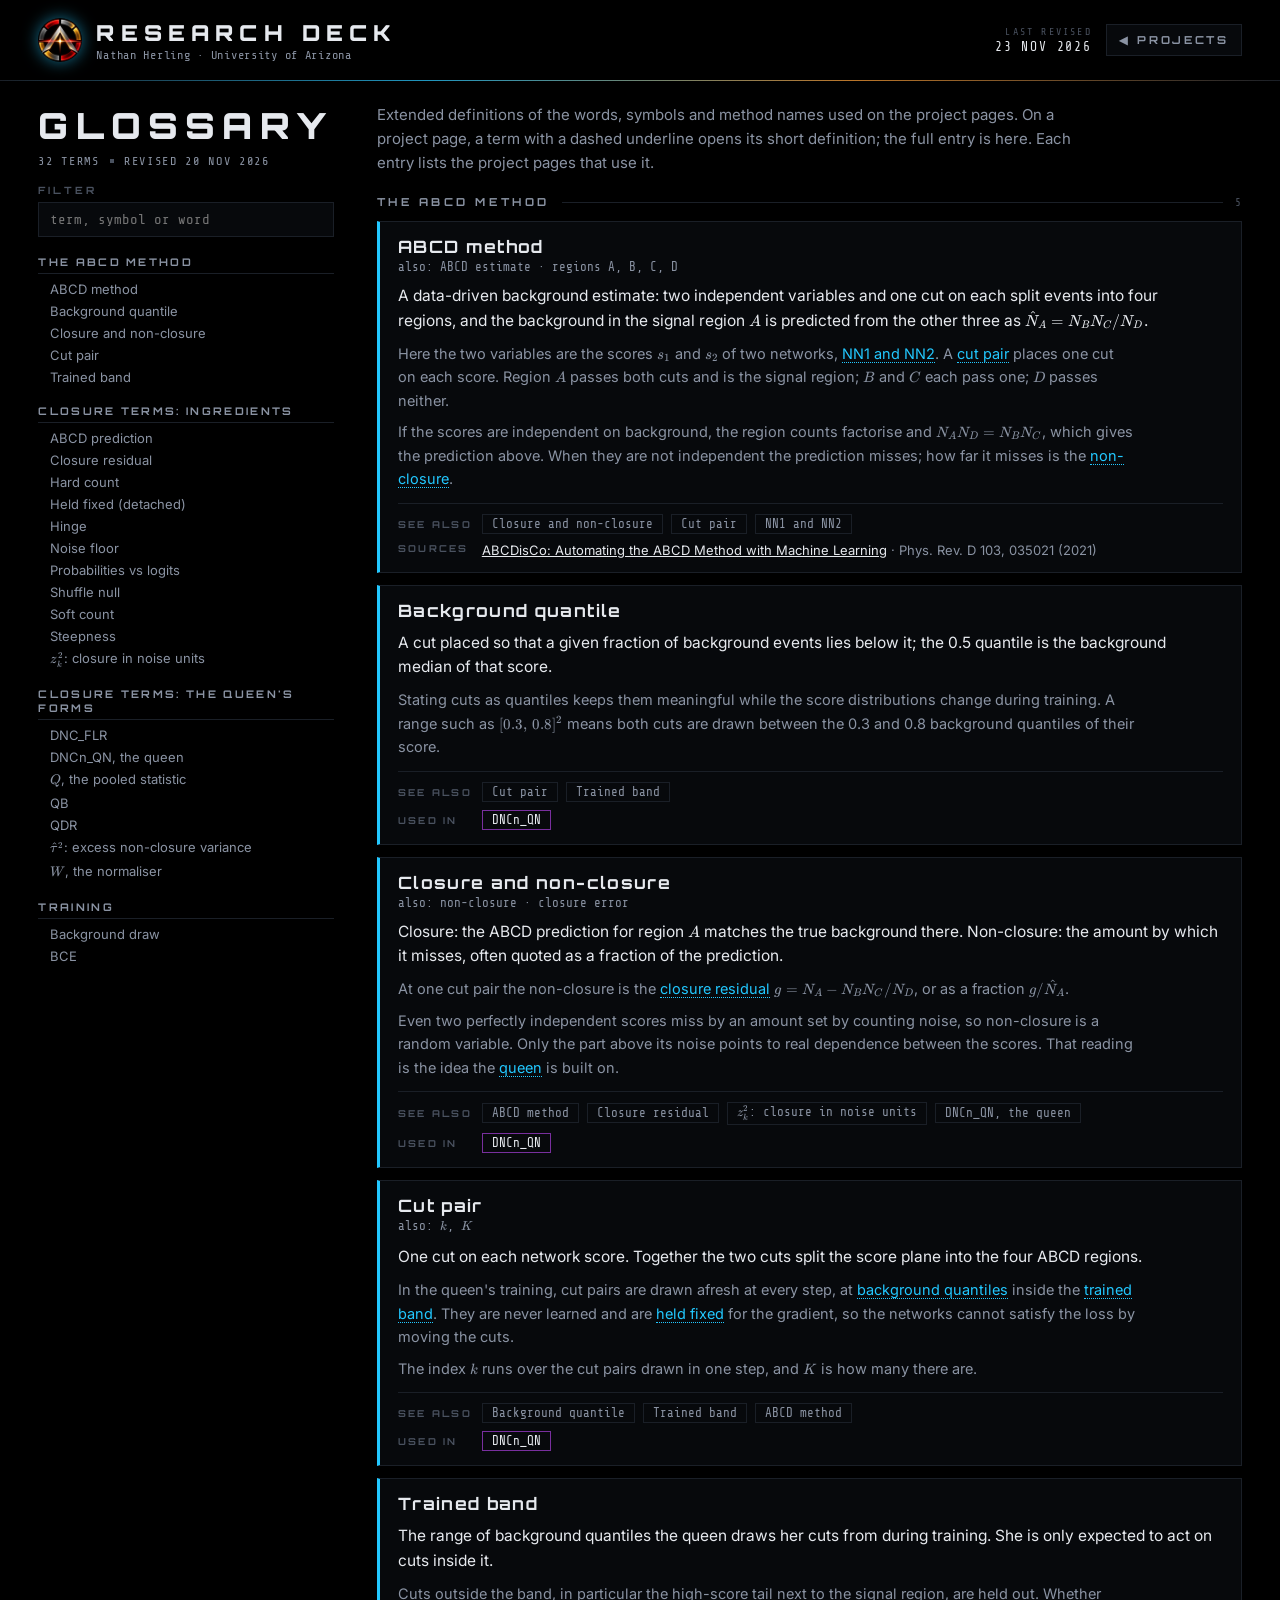
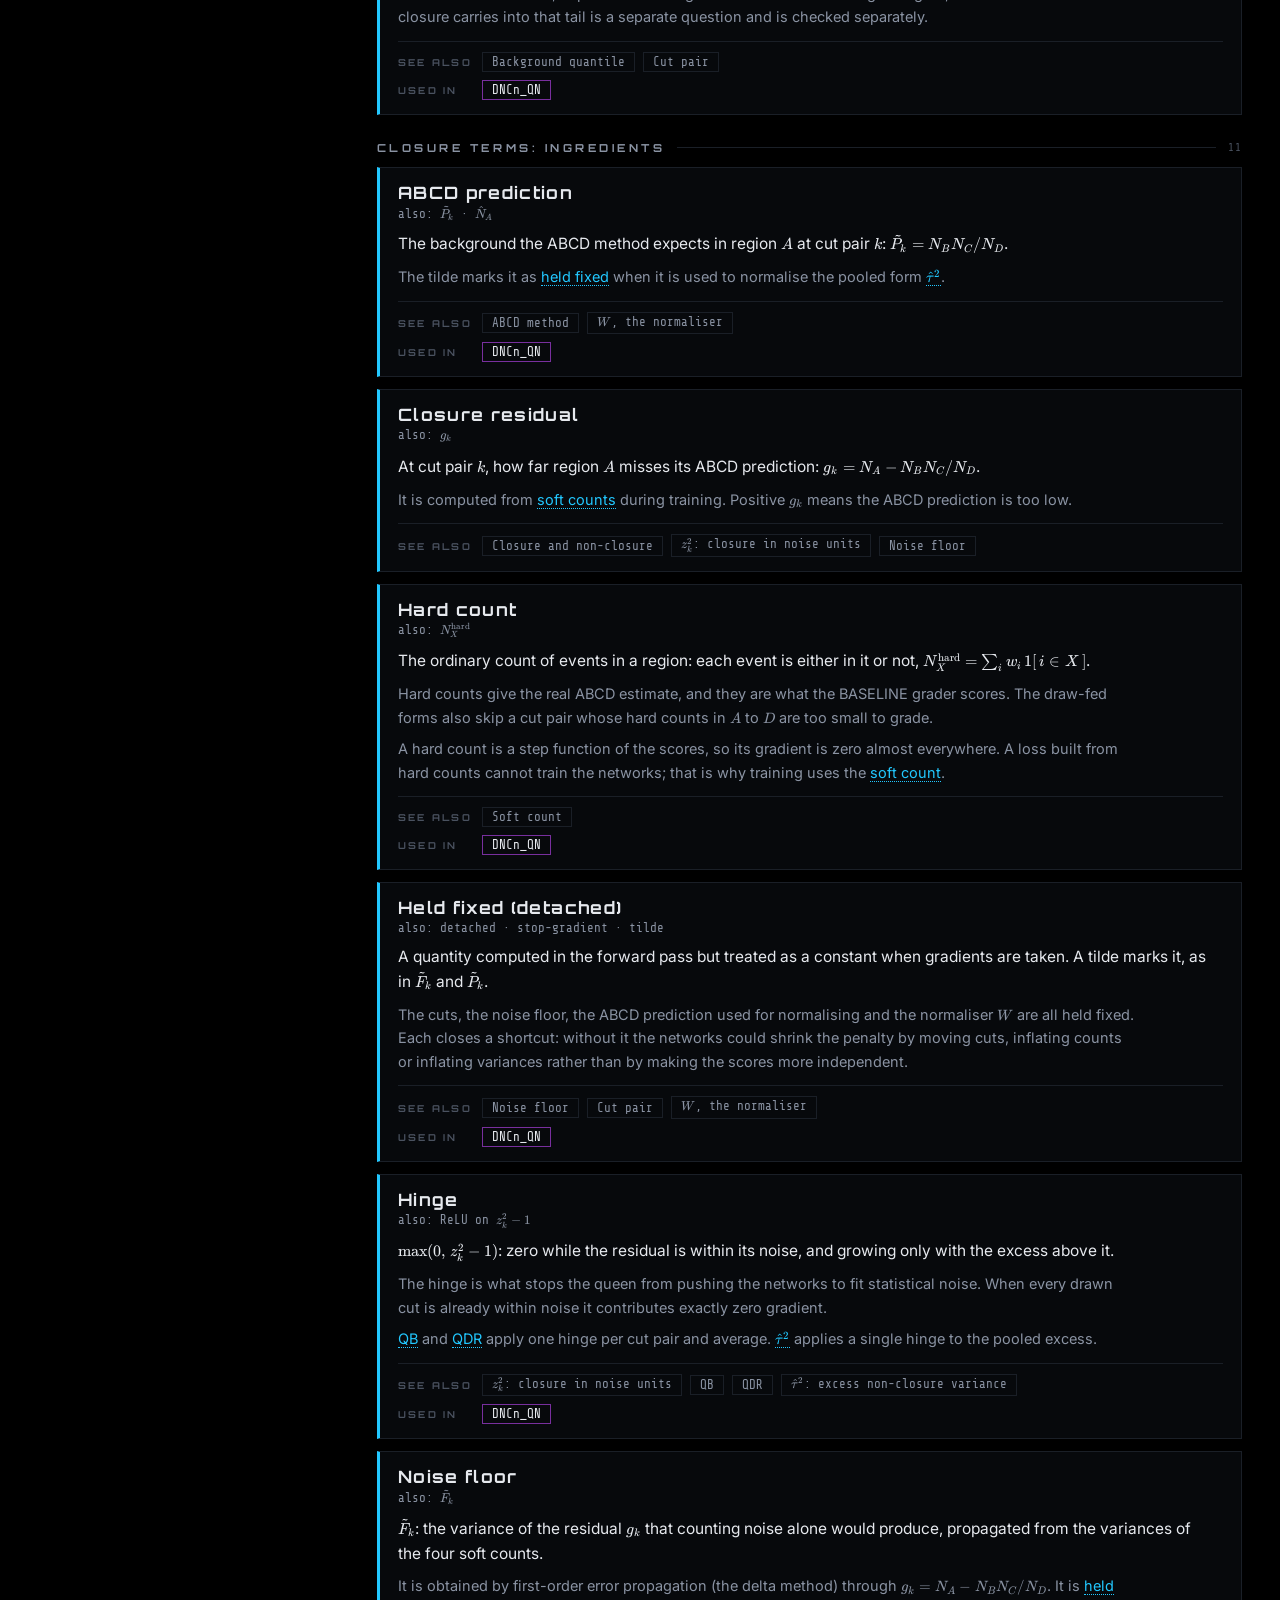
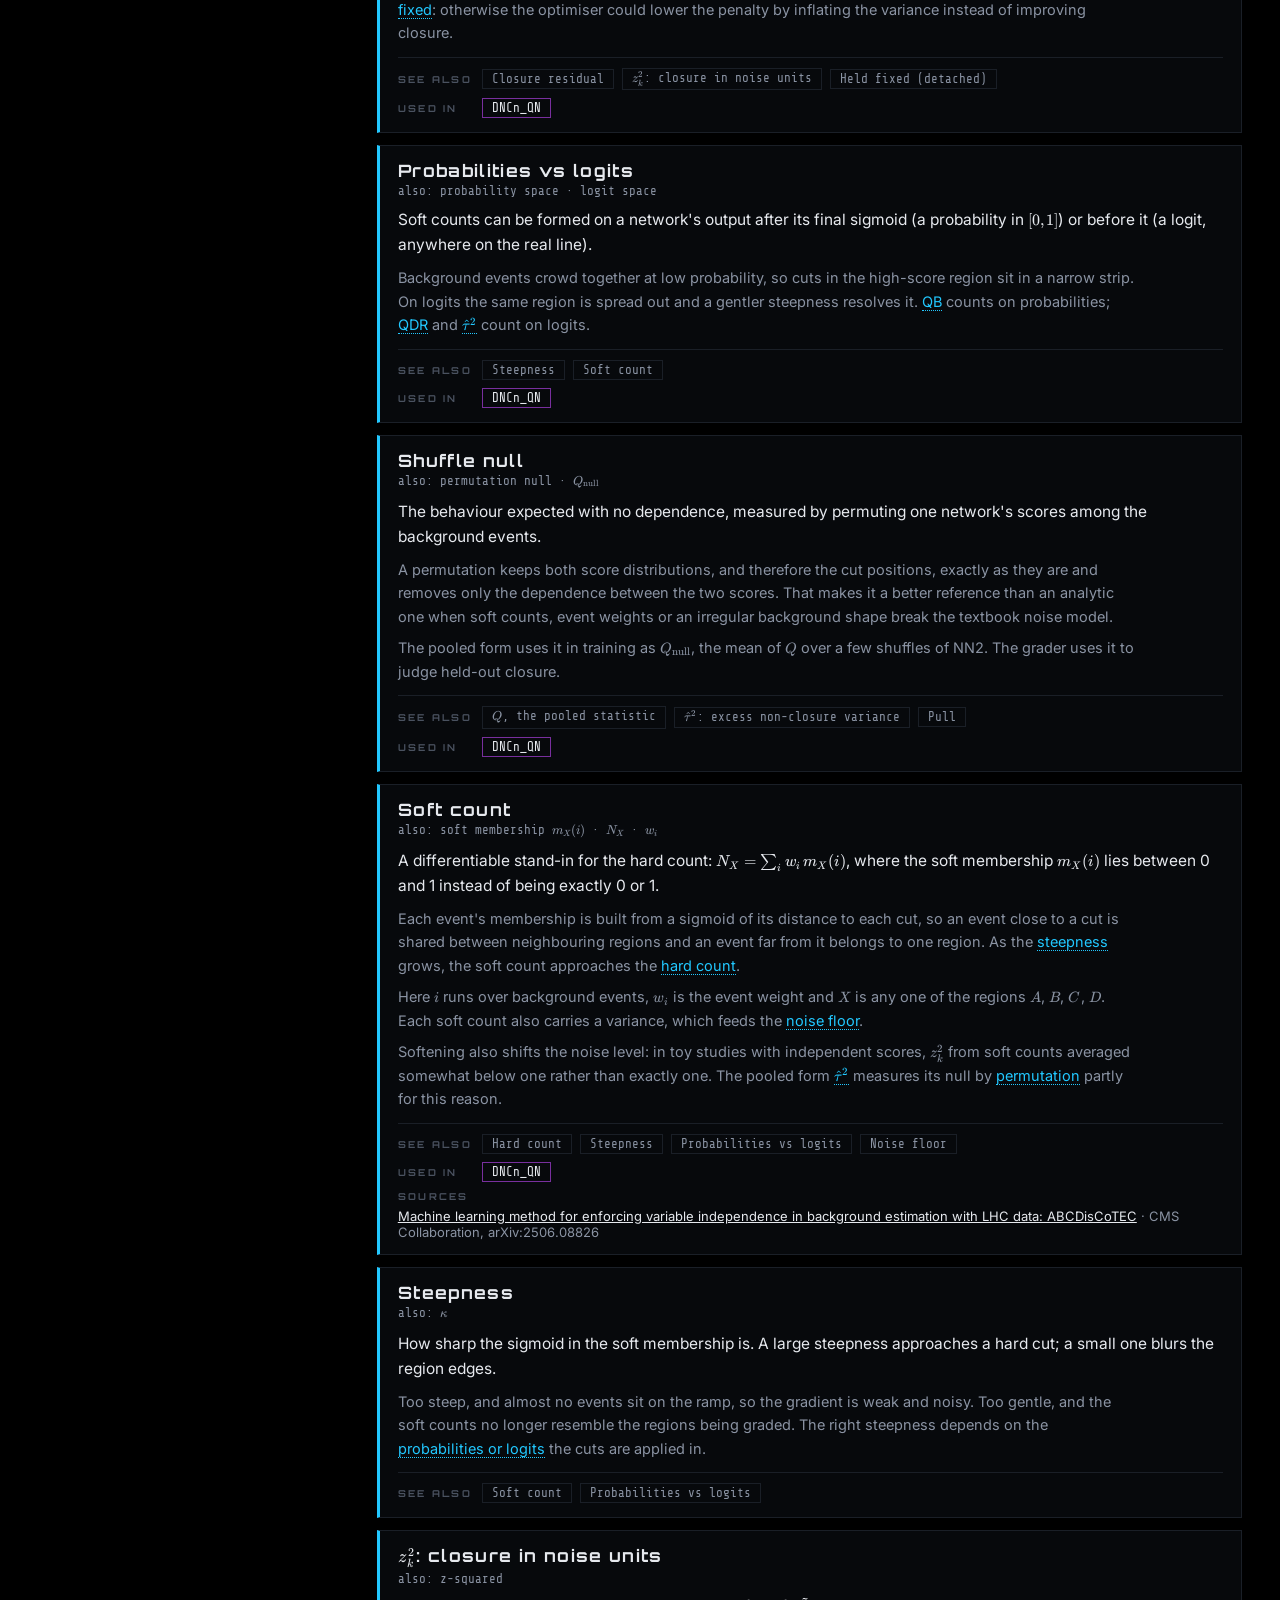
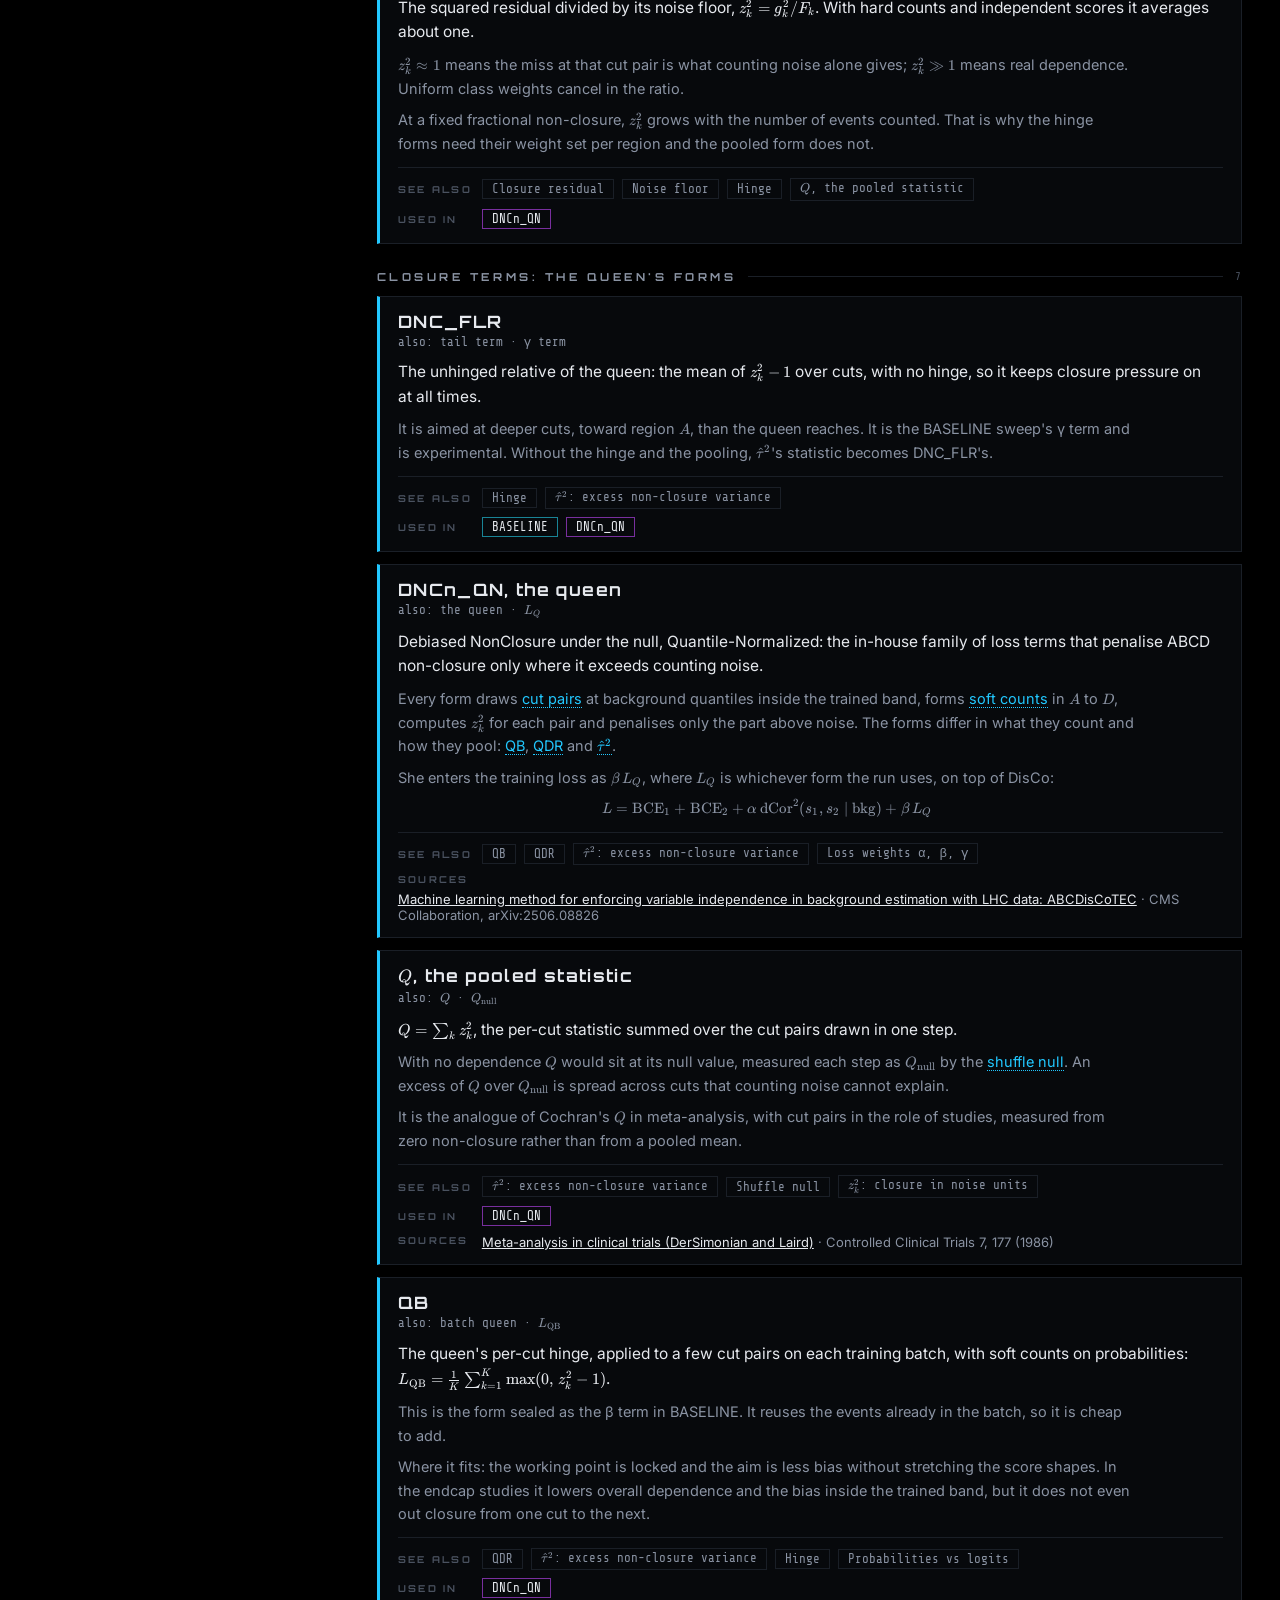
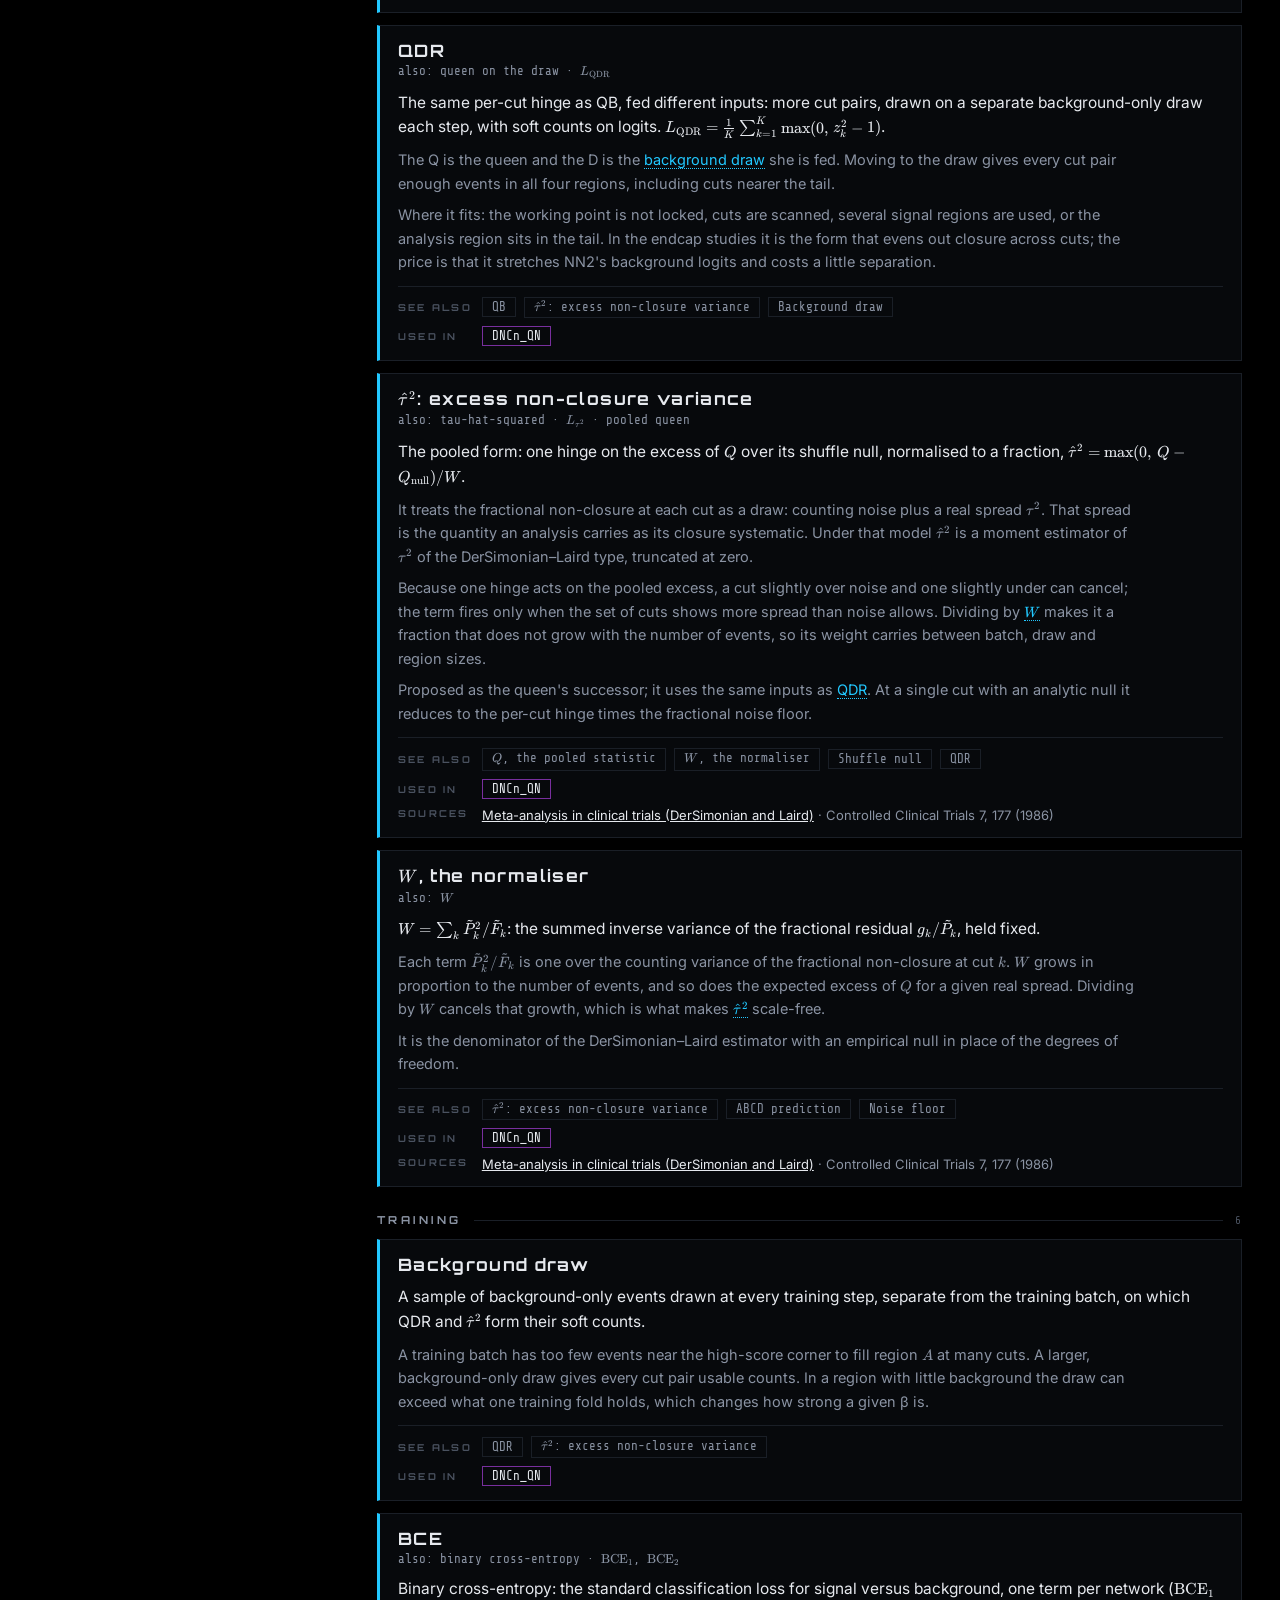
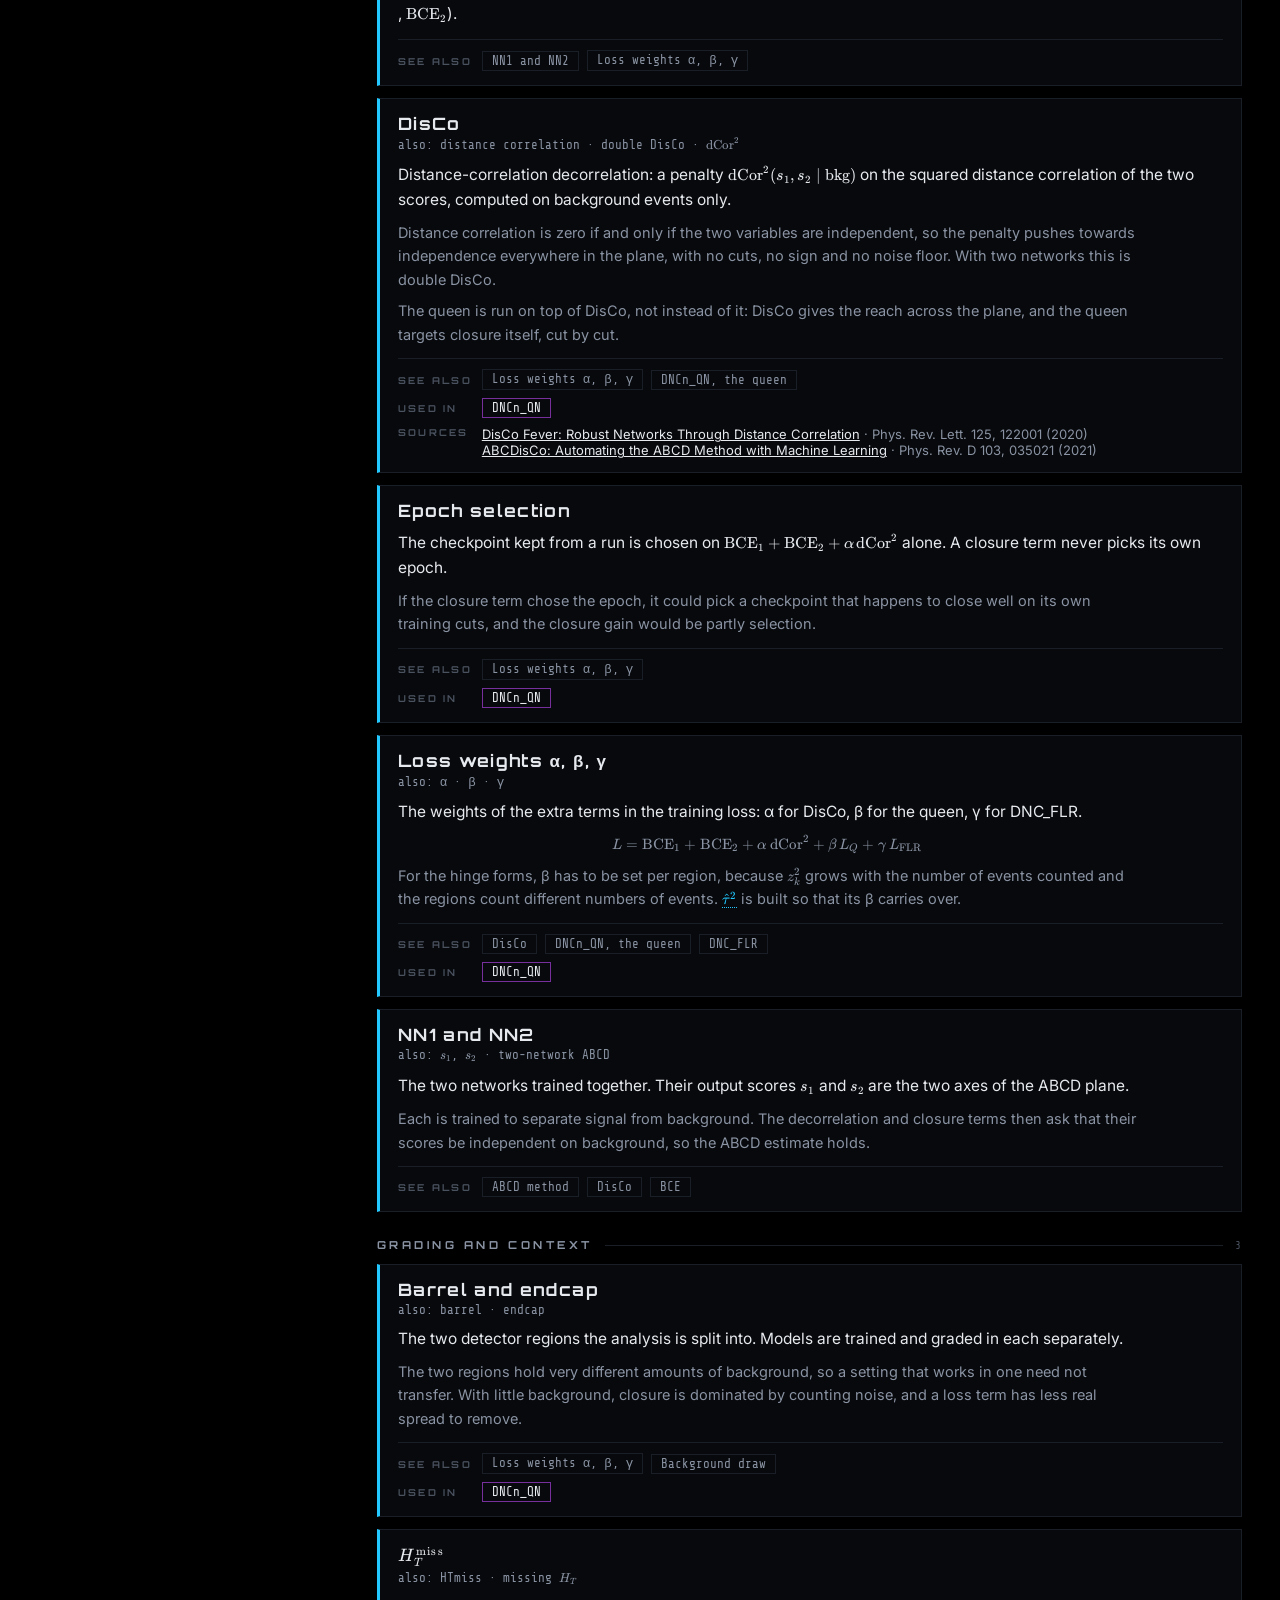
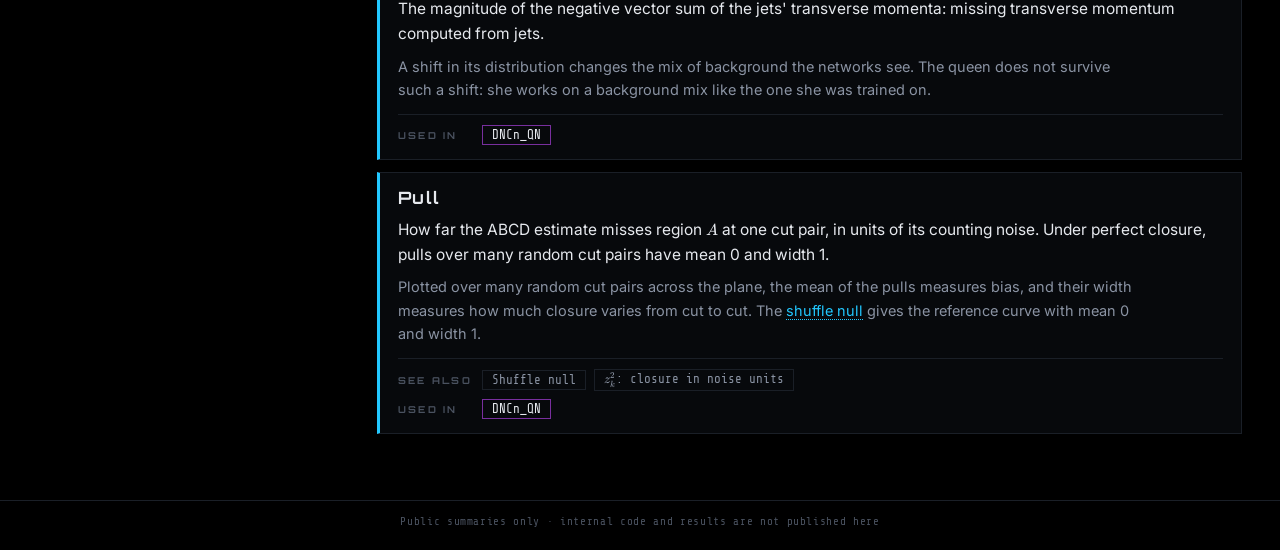
==== glossary.html @ f6a68598 "INFO THEORY: Ch 1-4 sub-pages (both sides); optional sub_label (CHAPTER)" ====
<!doctype html>
<html lang="en">
<head>
<meta charset="utf-8">
<meta name="viewport" content="width=device-width, initial-scale=1">
<title>Glossary · Research Deck</title>
<meta name="description" content="Extended definitions of the terms used across the research projects: the ABCD method, closure, and the in-house closure terms.">
<meta name="theme-color" content="#000000">
<link rel="icon" href="favicon.ico" sizes="any">
<link rel="icon" type="image/png" sizes="32x32" href="assets/icons/favicon-32.png">
<link rel="icon" type="image/png" sizes="16x16" href="assets/icons/favicon-16.png">
<link rel="apple-touch-icon" href="assets/icons/apple-touch-icon.png">
<link rel="manifest" href="site.webmanifest">
<link rel="preconnect" href="https://fonts.googleapis.com">
<link rel="preconnect" href="https://fonts.gstatic.com" crossorigin>
<link href="https://fonts.googleapis.com/css2?family=Orbitron:wght@500;700;900&family=Share+Tech+Mono&family=Inter:wght@400;500&display=swap" rel="stylesheet">
<link rel="stylesheet" href="assets/vendor/katex/katex.min.css">
<link rel="stylesheet" href="assets/css/deck.css?v=63ca2fe339">
<link rel="stylesheet" href="assets/css/glossary.css?v=87ca16d4e9">
</head>
<body class="gloss-page">
<div class="grid-bg" aria-hidden="true"></div>

<header class="top">
  <a class="brand brand-link" href="index.html" title="Back to the research deck">
    <img class="brand-mark" src="assets/icons/mark-96.png" alt="" width="44" height="44">
    <div>
      <h1>RESEARCH&nbsp;DECK</h1>
      <p class="byline">Nathan Herling &middot; University of Arizona</p>
    </div>
  </a>
  <div class="top-right">
    <p class="revised" id="site-revised-wrap" hidden title="Newest revision date of any project page or the glossary"><span class="rv-k">LAST REVISED</span><span class="rv-v" id="site-revised"></span></p>
    <a class="gloss-link" href="index.html" title="Back to the project gallery"><span aria-hidden="true">&#9664;</span><span>PROJECTS</span></a>
  </div>
</header>

<main class="gloss" id="gloss">
  <aside class="g-side">
    <div class="g-title">
      <h2>GLOSSARY</h2>
      <p class="g-sub"><span id="g-count"></span><span class="dot"></span><span id="g-revised"></span></p>
    </div>
    <label class="g-filter">
      <span class="g-filter-k">FILTER</span>
      <input id="g-q" type="search" placeholder="term, symbol or word" autocomplete="off" spellcheck="false">
    </label>
    <nav aria-label="Glossary index">
      <ol class="g-index" id="g-index"></ol>
    </nav>
  </aside>

  <section class="g-body" aria-label="Definitions">
    <p class="g-intro">Extended definitions of the words, symbols and method names used on the project pages. On a project page, a term with a dashed underline opens its short definition; the full entry is here. Each entry lists the project pages that use it.</p>
    <p class="g-empty" id="g-empty" hidden>No term matches that filter.</p>
    <div id="g-list"></div>
  </section>
</main>

<footer class="foot">
  <span></span>
  <p class="scope">Public summaries only &middot; internal code and results are not published here</p>
  <span></span>
</footer>

<button class="to-top" id="to-top" type="button" aria-label="Back to the top of the page" title="Back to top">
  <span class="tt-arrow" aria-hidden="true">&#9650;</span><span class="tt-label">TOP</span>
</button>

<noscript><p class="noscript">This page needs JavaScript to load the glossary.</p></noscript>
<script src="assets/vendor/katex/katex.min.js"></script>
<script src="assets/vendor/katex/contrib/auto-render.min.js"></script>
<script src="assets/js/registry.js?v=6181a4f101"></script>
<script src="assets/js/glossary.js?v=d225de07b4"></script>
</body>
</html>
---- assets/css/deck.css ----
/* research-deck -- TRON Ares, dark. Accent tokens are set per project by deck.js. */
:root {
  --bg: #000;
  --panel: #07090c;
  --line: #1a1f27;
  --text: #e6e9ee;
  --muted: #8a93a3;
  --dim: #4a5260;
  --a: #22c8ff;          /* project accent  */
  --a2: #ff9a2a;         /* project accent 2 */
  --a-soft: color-mix(in srgb, var(--a) 18%, transparent);
  --a-glow: color-mix(in srgb, var(--a) 55%, transparent);
  --f-display: "Orbitron", "Segoe UI", sans-serif;
  --f-mono: "Share Tech Mono", ui-monospace, monospace;
  --f-body: "Inter", system-ui, sans-serif;
  --gutter: clamp(16px, 3vw, 40px);
  --ease: cubic-bezier(.2, .7, .2, 1);
}
* { box-sizing: border-box; }
html, body { margin: 0; background: var(--bg); color: var(--text); }
body {
  font-family: var(--f-body);
  min-height: 100vh;
  display: flex; flex-direction: column;
  overflow-x: hidden;
  transition: --a .4s;
}
button { font: inherit; color: inherit; background: none; border: 0; cursor: pointer; }
img { display: block; max-width: 100%; height: auto; }

/* faint perspective grid, tinted by the active accent */
.grid-bg {
  position: fixed; inset: 0; z-index: -1; pointer-events: none;
  background:
    radial-gradient(ellipse 80% 60% at 50% 0%, var(--a-soft), transparent 70%),
    linear-gradient(to right, #0d1117 1px, transparent 1px) 0 0 / 48px 48px,
    linear-gradient(to bottom, #0d1117 1px, transparent 1px) 0 0 / 48px 48px;
  mask-image: radial-gradient(ellipse 90% 80% at 50% 30%, #000 30%, transparent 85%);
  transition: background .6s var(--ease);
}

/* ---------- header ---------- */
.top {                    /* brand only: the prev/next controls live in the gallery's feature panel */
  display: flex; align-items: center; gap: 16px;
  padding: 18px var(--gutter);
  border-bottom: 1px solid var(--line);
  position: relative;
}
.top::after {             /* accent underline sweep */
  content: ""; position: absolute; left: 0; bottom: -1px; height: 1px; width: 100%;
  background: linear-gradient(90deg, transparent, var(--a), var(--a2), transparent);
  opacity: .7; transition: background .5s;
}
.brand { display: flex; align-items: center; gap: 14px; }
.brand-mark {
  width: 44px; height: 44px; border-radius: 50%; flex: none;
  filter: drop-shadow(0 0 8px var(--a-glow));
  transition: filter .4s;
}
.brand h1 {
  margin: 0; font-family: var(--f-display); font-weight: 900;
  font-size: clamp(16px, 2vw, 22px); letter-spacing: .28em;
}
.byline { margin: 2px 0 0; font-family: var(--f-mono); font-size: 12px; color: var(--muted); letter-spacing: .06em; }
.deck-nav { display: flex; align-items: center; gap: 10px; }
.nav-btn {
  width: 38px; height: 38px; border: 1px solid var(--line); color: var(--muted);
  font-size: 12px; transition: border-color .2s, color .2s, box-shadow .2s;
}
.nav-btn:hover, .nav-btn:focus-visible { border-color: var(--a); color: var(--a); box-shadow: 0 0 12px var(--a-soft); outline: none; }
.counter { font-family: var(--f-mono); font-size: 15px; letter-spacing: .12em; min-width: 76px; text-align: center; white-space: nowrap; }

/* ---------- gallery of rogues ---------- */
.rogues { padding: 18px var(--gutter) 8px; }
.section-label, .q-head {
  display: flex; align-items: center; gap: 12px;
  font-family: var(--f-display); font-weight: 700; font-size: 11px; letter-spacing: .32em; color: var(--muted);
  margin: 0 0 12px;
}
.section-label .rule, .q-head .rule { flex: 1; height: 1px; background: var(--line); }
.hint { font-family: var(--f-mono); font-weight: 400; letter-spacing: .08em; color: var(--dim); font-size: 11px; }

/* deck = compact tile grid (left) over the selected project's info bar; the selected tile, large, on the right */
.rogue-deck {
  display: grid; grid-template-columns: minmax(0, 1fr) clamp(300px, 33%, 470px);
  grid-template-areas: "grid shot" "info shot"; grid-template-rows: auto 1fr;
  column-gap: clamp(14px, 2vw, 28px); row-gap: 14px;
}
.rogue-grid {
  grid-area: grid;
  display: grid; grid-template-columns: repeat(auto-fill, minmax(112px, 1fr));
  gap: 14px 8px; align-content: start;
  padding: 4px 6px 10px; margin: -4px -6px 0;      /* room so the selection glow isn't clipped */
}
.rogue {
  position: relative; display: flex; flex-direction: column; gap: 5px; min-width: 0;
  padding: 0 0 6px; border: 1px solid var(--line); background: var(--panel);
  opacity: .58; filter: saturate(.7);
  transition: opacity .25s, filter .25s, border-color .25s, transform .25s var(--ease), box-shadow .25s;
}
.rogue img { aspect-ratio: 16 / 10; width: 100%; object-fit: cover; background: #000; }
.rogue .r-name {
  display: flex; align-items: center; justify-content: space-between; gap: 6px; min-width: 0;
  padding: 0 8px; font-family: var(--f-mono); font-size: 11px; letter-spacing: .08em; color: var(--muted);
}
.rogue .r-name > span:first-child { overflow: hidden; text-overflow: ellipsis; white-space: nowrap; }
.rogue .r-dot { width: 7px; height: 7px; border-radius: 50%; background: var(--dim); flex: none; }
.rogue:hover, .rogue:focus-visible { opacity: .9; filter: none; outline: none; border-color: var(--rc); }
.rogue[aria-current="true"] {
  opacity: 1; filter: none; border-color: var(--rc);
  box-shadow: 0 0 0 1px var(--rc), 0 0 22px color-mix(in srgb, var(--rc) 40%, transparent);
  transform: translateY(-2px);
}
.rogue[aria-current="true"] .r-name { color: var(--text); }
/* selection: glowing underline bar that overflows the card edges */
.rogue::after {
  content: ""; position: absolute; left: -4px; right: -4px; bottom: -9px; height: 3px; border-radius: 3px;
  background: linear-gradient(90deg, transparent 0%, var(--rc) 14%,
              color-mix(in srgb, var(--rc) 55%, #fff) 50%, var(--rc) 86%, transparent 100%);
  box-shadow: 0 0 6px var(--rc), 0 0 14px var(--rc), 0 0 28px color-mix(in srgb, var(--rc) 65%, transparent);
  transform: scaleX(0); opacity: 0; pointer-events: none;
  transition: transform .35s var(--ease), opacity .25s;
}
.rogue[aria-current="true"]::after { transform: scaleX(1); opacity: 1; animation: barglow 2.6s ease-in-out infinite; }
@keyframes barglow {
  50% { box-shadow: 0 0 4px var(--rc), 0 0 9px var(--rc), 0 0 18px color-mix(in srgb, var(--rc) 45%, transparent); }
}

/* tile access lights: WEB = public site, REPO = private repo, DECK = presentations.
   Small tiles show the lights only, stacked down the left edge (top to bottom: WEB, REPO, DECK);
   the feature panel shows them labelled. */
.r-access {
  position: absolute; top: 5px; left: 5px; display: flex; flex-direction: column; gap: 3px; pointer-events: none;
}
.r-led {
  display: flex; align-items: center; gap: 4px; padding: 2px 5px;
  background: rgba(0, 0, 0, .78); border: 1px solid var(--line);
  font-family: var(--f-mono); font-size: 9px; letter-spacing: .12em; color: var(--dim);
}
.r-led i, .acc .led { width: 6px; height: 6px; border-radius: 50%; background: #262c34; flex: none; }
.r-led.on { color: #39ff8f; border-color: color-mix(in srgb, #39ff8f 40%, var(--line)); }
.r-led.on i, .acc.on .led { background: #39ff8f; box-shadow: 0 0 5px #39ff8f, 0 0 11px #39ff8f; animation: ledblink 1.4s ease-in-out infinite; }
@keyframes ledblink { 0%, 45% { opacity: 1; } 70%, 85% { opacity: .18; } 100% { opacity: 1; } }
.rogue .r-led { padding: 3px; font-size: 0; gap: 0; }
.rogue .r-led i { width: 5px; height: 5px; }

/* ---------- feature: the selected tile, large (right) + its info bar (left, under the grid) ---------- */
.f-shot {
  grid-area: shot; align-self: start;
  position: relative; display: block; width: 100%; padding: 0; background: #000; overflow: hidden;
  border: 1px solid color-mix(in srgb, var(--a) 45%, var(--line));
  box-shadow: 0 0 0 1px color-mix(in srgb, var(--a) 18%, transparent), 0 0 26px var(--a-soft);
  transition: border-color .4s, box-shadow .4s;
}
.f-shot img { width: 100%; aspect-ratio: 16 / 10; object-fit: contain; transition: opacity .18s var(--ease), transform .35s var(--ease); }
.f-shot.swap img { opacity: 0; transform: scale(.985); }
.f-shot .corner { width: 14px; height: 14px; }
.f-shot:hover, .f-shot:focus-visible { outline: none; box-shadow: 0 0 0 1px var(--a), 0 0 30px var(--a-glow); }
.feature {
  grid-area: info; align-self: end; min-width: 0;
  display: flex; align-items: center; gap: 18px;
  padding: 12px 14px; border: 1px solid var(--line); border-left: 3px solid var(--a); background: var(--panel);
}
.f-body { flex: 1; display: grid; gap: 3px; min-width: 0; }
.f-kicker { margin: 0; display: flex; align-items: center; gap: 8px; font-family: var(--f-mono); font-size: 11px; letter-spacing: .14em; color: var(--muted); }
.f-kicker .dot { width: 3px; height: 3px; background: var(--dim); }
.f-head { display: flex; align-items: baseline; gap: 12px; min-width: 0; }
.f-name { margin: 0; flex: none; font-family: var(--f-display); font-weight: 900; font-size: 20px; letter-spacing: .16em; color: var(--text); text-shadow: 0 0 18px var(--a-soft); }
.f-exp { margin: 0; min-width: 0; font-family: var(--f-display); font-weight: 500; font-size: 12px; letter-spacing: .05em; line-height: 1.4; color: var(--a); overflow: hidden; text-overflow: ellipsis; white-space: nowrap; }
.f-leds { display: flex; gap: 6px; margin-top: 3px; }
.feature .deck-nav { flex: none; flex-wrap: wrap; justify-content: flex-end; }
.feature .deck-nav .hint { flex-basis: 100%; text-align: right; }

/* status colours */
.st-active   { --sc: #2fe08a; }
.st-planning { --sc: #f0a52a; }
.st-paused   { --sc: #8a93a3; }
.st-complete { --sc: #22c8ff; }
.rogue .r-dot { background: var(--sc); box-shadow: 0 0 6px var(--sc); }

/* ---------- stage ---------- */
.stage {
  flex: 1;
  /* left column = logo + page map; it is 80% of its former width (was 1.05fr : 1fr) */
  display: grid; grid-template-columns: minmax(0, .7fr) minmax(0, 1fr);
  grid-template-areas: "left dossier" "lower lower";
  column-gap: clamp(20px, 3vw, 48px); row-gap: 28px; align-items: start;
  padding: 22px var(--gutter) 28px;
  transition: opacity .18s var(--ease), transform .18s var(--ease);
}
.stage.out { opacity: 0; transform: translateY(6px); }

.leftcol { grid-area: left; display: flex; flex-direction: column; gap: 22px; min-width: 0; position: static; }
.hero {
  position: relative; top: auto;            /* locked: never sticky */
  margin: 0; background: #000;
  border: 1px solid var(--line); overflow: hidden;
}
.dossier { grid-area: dossier; }
.lower { grid-area: lower; }

/* ---------- page map (under the hero) ---------- */
.pagemap { position: static; }
.pagemap ol { list-style: none; margin: 0; padding: 0; display: grid; gap: 2px; }
.pm-link {
  width: 100%; display: grid; grid-template-columns: 34px 1fr auto; align-items: baseline; gap: 10px;
  padding: 8px 12px; text-align: left; border-left: 2px solid var(--line);
  font-family: var(--f-mono); font-size: 13px; letter-spacing: .1em; color: var(--muted);
  transition: color .15s, border-color .15s, background .15s;
}
.pm-link .pm-n { color: var(--dim); }
.pm-link .pm-c { color: var(--dim); font-size: 12px; }
.pm-link:hover, .pm-link:focus-visible { color: var(--text); border-left-color: var(--a); background: var(--panel); outline: none; }
.pm-link.on { color: var(--a); border-left-color: var(--a); background: var(--a-soft); }
.pm-link.on .pm-n { color: var(--a); }
.pm-sub .pm-link { grid-template-columns: 34px 1fr auto; padding: 4px 12px 4px 26px; font-size: 12px; letter-spacing: .06em; border-left-color: transparent; }
[id^="sec-"], .lit-group { scroll-margin-top: 16px; }
.hero img { width: 100%; aspect-ratio: 16 / 10; object-fit: contain; }
.corner { position: absolute; width: 18px; height: 18px; border: 2px solid var(--a); z-index: 2; transition: border-color .4s; }
.corner.tl { top: 8px; left: 8px; border-right: 0; border-bottom: 0; }
.corner.tr { top: 8px; right: 8px; border-left: 0; border-bottom: 0; }
.corner.bl { bottom: 8px; left: 8px; border-right: 0; border-top: 0; }
.corner.br { bottom: 8px; right: 8px; border-left: 0; border-top: 0; }
.scan {
  position: absolute; inset: 0; pointer-events: none;
  background: linear-gradient(to bottom, transparent 0%, var(--a-soft) 50%, transparent 100%) 0 -100% / 100% 40% no-repeat;
  animation: sweep 6s linear infinite;
}
@keyframes sweep { to { background-position: 0 250%; } }

.dossier { min-width: 0; }
.kicker {
  display: flex; align-items: center; gap: 10px; margin: 2px 0 10px;
  font-family: var(--f-mono); font-size: 13px; letter-spacing: .16em; color: var(--muted);
}
.kicker .dot { width: 4px; height: 4px; background: var(--dim); }
.status { color: var(--sc); }
.dossier h2 {
  margin: 0; font-family: var(--f-display); font-weight: 900;
  font-size: clamp(30px, 4.4vw, 58px); letter-spacing: .14em; line-height: 1.05;
  text-shadow: 0 0 24px var(--a-soft);
}
.dossier h2 .dot { color: var(--a); text-shadow: 0 0 14px var(--a-glow); letter-spacing: .06em; }
.expansion {
  margin: 12px 0 14px; font-family: var(--f-display); font-weight: 500;
  font-size: clamp(16px, 1.55vw, 22px); line-height: 1.4; letter-spacing: .06em;
  color: var(--a); transition: color .4s;
}
.expansion.acro { color: #c4cad4; }
.expansion .init {
  color: var(--a); font-weight: 900; font-size: 1.22em;
  text-shadow: 0 0 12px var(--a-glow);
}
.tagline {
  margin: 0 0 20px; font-family: var(--f-mono); font-size: 13px; letter-spacing: .14em;
  color: var(--a2); text-transform: uppercase;
}
.access { display: flex; flex-wrap: wrap; gap: 8px; margin: 0 0 22px; }
.acc {
  display: inline-flex; align-items: center; gap: 9px; padding: 6px 12px;
  border: 1px solid var(--line); background: var(--panel);
  font-family: var(--f-mono); font-size: 12px; letter-spacing: .1em; color: var(--dim);
  text-decoration: none; max-width: 100%;
}
.acc .led { width: 8px; height: 8px; }
.acc-k { font-family: var(--f-display); font-weight: 700; font-size: 11px; letter-spacing: .18em; }
.acc-v { overflow: hidden; text-overflow: ellipsis; white-space: nowrap; min-width: 0; }
.acc.on { color: var(--text); border-color: color-mix(in srgb, #39ff8f 45%, var(--line)); }
.acc.on .acc-k { color: #39ff8f; }
.acc.on:hover, .acc.on:focus-visible {
  outline: none; border-color: #39ff8f; background: color-mix(in srgb, #39ff8f 9%, var(--panel));
  box-shadow: 0 0 14px color-mix(in srgb, #39ff8f 30%, transparent);
}

/* ---------- caveat banner (top of dossier) ---------- */
.caveat {
  margin: 0 0 18px; padding: 12px 16px; max-width: 72ch;
  border: 1px solid #f0a52a; border-left-width: 4px;
  background: color-mix(in srgb, #f0a52a 9%, transparent);
}
.cv-head { margin: 0 0 6px; display: flex; gap: 12px; align-items: baseline; font-family: var(--f-mono); letter-spacing: .14em; }
.cv-tag { font-family: var(--f-display); font-weight: 900; font-size: 13px; color: #f0a52a; }
.cv-date { font-size: 12px; color: var(--muted); }
.cv-text { margin: 0; font-size: 14px; line-height: 1.55; color: var(--text); }

/* ---------- inline citations ---------- */
.cite { font-family: var(--f-mono); font-size: .8em; font-weight: 700; color: var(--muted); white-space: nowrap; line-height: 0; }
.cite-n { padding: 0 1px; color: var(--a); font: inherit; border-bottom: 1px dotted var(--a-soft); }
.cite-n:hover, .cite-n:focus-visible { color: var(--text); border-bottom-color: var(--a); outline: none; }
.ref-n { font-family: var(--f-mono); font-size: 12px; color: var(--a); }
.lit-list li { scroll-margin: 80px; transition: background .6s; }
.lit-list li.flash { animation: refflash 1.6s ease-out; }
@keyframes refflash { 0% { background: var(--a-soft); } 100% { background: transparent; } }

/* ---------- program components ---------- */
.program { list-style: none; margin: 0 0 24px; padding: 0; display: grid; gap: 10px; max-width: 72ch; }
.prog { border: 1px solid var(--line); border-left: 3px solid var(--a); background: var(--panel); padding: 14px 16px; scroll-margin-top: 16px; }
.prog.st-next { border-left-color: var(--dim); }
.prog-head { display: flex; align-items: baseline; gap: 12px; }
.prog-n { font-family: var(--f-mono); font-size: 12px; color: var(--dim); }
.prog-name { font-family: var(--f-display); font-weight: 900; font-size: 17px; letter-spacing: .1em; color: var(--text); }
.prog-state { margin-left: auto; font-family: var(--f-mono); font-size: 11px; letter-spacing: .12em; padding: 2px 8px; border: 1px solid var(--line); color: var(--muted); }
.prog.st-active .prog-state { color: var(--a2); border-color: var(--a2); }
.prog.st-done .prog-state { color: #2fe08a; border-color: #2fe08a; }
.prog-desc { margin: 3px 0 0 32px; font-family: var(--f-display); font-weight: 500; font-size: 13px; letter-spacing: .06em; color: var(--muted); }
.prog-sub { margin: 4px 0 8px 32px; font-family: var(--f-mono); font-size: 13px; color: var(--a); letter-spacing: .04em; }
.prog-sum { margin: 0 0 0 32px; font-size: 14px; line-height: 1.55; color: var(--text); }
.prog-items { margin: 10px 0 0 32px; display: grid; grid-template-columns: max-content 1fr; gap: 6px 14px; font-size: 13px; }
.prog-items dt { font-family: var(--f-mono); color: var(--a2); white-space: nowrap; }
.prog-items dd { margin: 0; color: var(--muted); line-height: 1.45; }

.prog.flash { animation: progflash 1.6s ease-out; }
@keyframes progflash { 0% { background: var(--a-soft); box-shadow: 0 0 0 1px var(--a); } 100% { background: var(--panel); box-shadow: none; } }

/* ---------- sub-project strip (under the intro): one line each, jump links ---------- */
.subs-wrap { margin: 0 0 26px; max-width: 72ch; }
.subs { display: grid; grid-template-columns: repeat(auto-fill, minmax(190px, 1fr)); gap: 8px; }
.sub {
  display: flex; flex-direction: column; gap: 4px; min-width: 0; text-align: left;
  padding: 10px 12px; border: 1px solid var(--line); border-left: 3px solid var(--a); background: var(--panel);
  transition: border-color .15s, background .15s, box-shadow .15s;
}
.sub.st-next { border-left-color: var(--dim); }
.sub:hover, .sub:focus-visible {
  outline: none; border-color: var(--a); background: color-mix(in srgb, var(--a) 7%, var(--panel));
  box-shadow: 0 0 14px var(--a-soft);
}
.sub-top { display: flex; align-items: center; gap: 7px; font-family: var(--f-mono); font-size: 11px; letter-spacing: .1em; color: var(--dim); }
.sub-led { width: 6px; height: 6px; border-radius: 50%; background: #262c34; flex: none; }
.sub.st-done .sub-led { background: #2fe08a; box-shadow: 0 0 5px #2fe08a; }
.sub.st-active .sub-led { background: var(--a2); box-shadow: 0 0 6px var(--a2); animation: ledblink 1.4s ease-in-out infinite; }
.sub-state { margin-left: auto; }
.sub.st-done .sub-state { color: #2fe08a; }
.sub.st-active .sub-state { color: var(--a2); }
.sub-name { font-family: var(--f-display); font-weight: 900; font-size: 14px; letter-spacing: .12em; color: var(--text); overflow-wrap: anywhere; }
.sub-syn { font-size: 13px; line-height: 1.45; color: var(--muted); }

/* ---------- back to top (floating, every project page) ---------- */
.to-top {
  position: fixed; right: clamp(12px, 2vw, 28px); bottom: clamp(12px, 2vw, 28px); z-index: 20;
  display: flex; flex-direction: column; align-items: center; justify-content: center; gap: 2px;
  width: 52px; height: 52px; background: rgba(0, 0, 0, .82);
  border: 1px solid color-mix(in srgb, var(--a) 60%, var(--line)); color: var(--a);
  box-shadow: 0 0 14px var(--a-soft);
  opacity: 0; transform: translateY(10px); pointer-events: none;
  transition: opacity .2s, transform .2s var(--ease), border-color .2s, box-shadow .2s, color .4s;
}
.to-top.show { opacity: 1; transform: none; pointer-events: auto; }
.to-top:hover, .to-top:focus-visible { outline: none; border-color: var(--a); box-shadow: 0 0 0 1px var(--a), 0 0 22px var(--a-glow); }
.tt-arrow { font-size: 13px; line-height: 1; }
.tt-label { font-family: var(--f-display); font-weight: 700; font-size: 9px; letter-spacing: .22em; padding-left: .22em; }

/* ---------- current results ---------- */
.results { list-style: none; margin: 0 0 24px; padding: 0; counter-reset: r; display: grid; gap: 8px; max-width: 72ch; }
.res { counter-increment: r; position: relative; padding: 12px 14px 12px 52px; border: 1px solid var(--line); background: var(--panel); }
.res::before { content: "R" counter(r); position: absolute; left: 14px; top: 12px; font-family: var(--f-display); font-weight: 700; font-size: 13px; color: #2fe08a; }
.res-t { margin: 0 0 4px; font-family: var(--f-display); font-weight: 700; font-size: 14px; letter-spacing: .06em; }
.res-b { margin: 0; font-size: 14px; line-height: 1.55; color: var(--muted); }

/* ---------- cross-project links ---------- */
.xlinks { display: grid; gap: 10px; margin: 0 0 24px; max-width: 72ch; }
.xlink { display: grid; grid-template-columns: 160px 1fr; gap: 16px; align-items: center; padding: 12px; border: 1px solid color-mix(in srgb, var(--xc) 45%, var(--line)); background: var(--panel); }
.xlink img { width: 160px; height: 100px; object-fit: cover; background: #000; border: 1px solid var(--line); }
.xl-kicker { margin: 0 0 6px; font-family: var(--f-mono); font-size: 12px; letter-spacing: .12em; color: var(--xc); }
.xl-text { margin: 0 0 10px; font-size: 14px; line-height: 1.5; }
.xl-go { font-family: var(--f-display); font-weight: 700; font-size: 12px; letter-spacing: .16em; padding: 7px 12px; border: 1px solid var(--xc); color: var(--xc); transition: background .15s, color .15s; }
.xl-go:hover, .xl-go:focus-visible { background: var(--xc); color: #000; outline: none; }
.intro {
  margin: 0 0 26px; font-size: clamp(15px, 1.15vw, 17px); line-height: 1.68; color: var(--text);
  max-width: 68ch; padding-left: 16px; border-left: 2px solid var(--a);
  transition: border-color .4s;
}
.questions { list-style: none; margin: 0 0 22px; padding: 0; counter-reset: q; display: grid; gap: 10px; }
.questions li {
  counter-increment: q; position: relative;
  padding: 12px 14px 12px 56px; background: var(--panel); border: 1px solid var(--line);
  font-size: clamp(14px, 1.05vw, 16px); line-height: 1.5; max-width: 72ch;
  transition: border-color .2s;
}
.questions li:hover { border-color: color-mix(in srgb, var(--a) 50%, var(--line)); }
.questions li::before {
  content: "Q" counter(q); position: absolute; left: 14px; top: 12px;
  font-family: var(--f-display); font-weight: 700; font-size: 13px; letter-spacing: .08em; color: var(--a2);
}
.meta { margin: 0; font-family: var(--f-mono); font-size: 13px; color: var(--muted); letter-spacing: .06em; }
.meta a { color: var(--a); text-decoration: none; border-bottom: 1px solid var(--a-soft); }
.meta a:hover { border-bottom-color: var(--a); }
.meta .tag { display: inline-block; padding: 2px 8px; border: 1px solid var(--line); margin-right: 8px; }

/* ---------- open items ---------- */
.open-items { list-style: none; margin: 0 0 22px; padding: 0; display: grid; gap: 8px; max-width: 72ch; }
.open-items li {
  display: grid; grid-template-columns: 116px 1fr; gap: 12px; align-items: baseline;
  padding: 10px 12px; border-left: 2px solid var(--kc); background: var(--panel);
  font-size: 14px; line-height: 1.5;
}
.open-items .kind { font-family: var(--f-mono); font-size: 11px; letter-spacing: .1em; color: var(--kc); }
.k-question { --kc: var(--a); }
.k-lesson   { --kc: #f0a52a; }
.k-gap      { --kc: #ff4d6d; }

/* ---------- lower deck: progress + literature ---------- */
.lower {
  display: grid; grid-template-columns: minmax(0, 1fr) minmax(0, 1.6fr);
  gap: clamp(20px, 3vw, 48px);
  padding-top: 18px; border-top: 1px solid var(--line);
}
.count { font-family: var(--f-mono); font-weight: 400; letter-spacing: .08em; color: var(--dim); }

.timeline { list-style: none; margin: 0; padding: 0 0 0 4px; position: relative; }
.timeline::before {                      /* rail */
  content: ""; position: absolute; left: 9px; top: 8px; bottom: 8px; width: 1px;
  background: linear-gradient(to bottom, var(--a) 0%, var(--line) 100%);
}
.timeline li { position: relative; padding: 0 0 16px 30px; }
.timeline li::before {                   /* node */
  content: ""; position: absolute; left: 0; top: 3px; width: 11px; height: 11px;
  border: 2px solid var(--a); background: var(--a); transform: rotate(45deg);
}
.timeline .tl-date { display: block; font-family: var(--f-mono); font-size: 12px; letter-spacing: .1em; color: var(--muted); }
.timeline .tl-label { font-size: 14px; line-height: 1.45; }
.timeline li.st-done .tl-label { color: var(--muted); }
.timeline li.st-active::before { background: var(--a2); border-color: var(--a2); box-shadow: 0 0 10px var(--a2); animation: pulse 2s ease-in-out infinite; }
.timeline li.st-active .tl-label { color: var(--text); }
.timeline li.st-next::before { background: var(--bg); border-color: var(--dim); }
.timeline li.st-next .tl-date { color: var(--a2); }
.timeline li.st-next .tl-label { color: var(--text); }
@keyframes pulse { 50% { box-shadow: 0 0 2px var(--a2); } }

.lit-group { border: 1px solid var(--line); background: var(--panel); margin: 0 0 8px; }
.lit-group summary {
  cursor: pointer; list-style: none; display: flex; justify-content: space-between; gap: 10px;
  padding: 10px 14px; font-family: var(--f-mono); font-size: 13px; letter-spacing: .08em; color: var(--text);
}
.lit-group summary::-webkit-details-marker { display: none; }
.lit-group summary::before { content: "+"; color: var(--a); width: 12px; flex: none; }
.lit-group[open] summary::before { content: "\2212"; }
.lit-group summary .g-name { flex: 1; }
.lit-group summary .g-n { color: var(--dim); }
.lit-group summary:hover, .lit-group summary:focus-visible { color: var(--a); outline: none; }
.lit-list { list-style: none; margin: 0; padding: 0 14px 6px 36px; }
.lit-list li { padding: 8px 0; border-top: 1px solid var(--line); font-size: 14px; line-height: 1.45; }
.lit-list .ref-auth { color: var(--muted); }
.lit-list a { color: var(--text); text-decoration: none; border-bottom: 1px solid var(--a-soft); }
.lit-list a:hover, .lit-list a:focus-visible { color: var(--a); border-bottom-color: var(--a); outline: none; }
.lit-list .ref-venue { font-family: var(--f-mono); font-size: 12px; color: var(--dim); }
.lit-list .ref-why { display: block; margin-top: 3px; font-size: 13px; color: var(--muted); }
.lit-empty { font-family: var(--f-mono); font-size: 13px; color: var(--dim); }

/* ---------- footer ---------- */
.foot {
  display: grid; grid-template-columns: 1fr auto 1fr; align-items: center; gap: 12px;
  padding: 14px var(--gutter) 22px; border-top: 1px solid var(--line);
}
.neighbor { display: flex; flex-direction: column; gap: 2px; text-align: left; padding: 6px 0; justify-self: start; }
.neighbor.right { text-align: right; justify-self: end; }
.nb-dir { font-family: var(--f-mono); font-size: 11px; letter-spacing: .14em; color: var(--dim); }
.nb-name { font-family: var(--f-display); font-weight: 700; font-size: 14px; letter-spacing: .16em; color: var(--muted); transition: color .2s; }
.neighbor:hover .nb-name, .neighbor:focus-visible .nb-name { color: var(--a); }
.neighbor:focus-visible { outline: none; }
.scope { margin: 0; font-family: var(--f-mono); font-size: 11px; color: var(--dim); text-align: center; letter-spacing: .06em; }
.noscript { padding: var(--gutter); font-family: var(--f-mono); }

/* ---------- sub-page mode: #<project>/<sub-project> with a 'page' ---------- */
body.sub-mode .rogues { display: none; }
.home-bar[hidden] { display: none; }
.home-bar {
  display: flex; align-items: center; gap: clamp(16px, 3vw, 36px); flex-wrap: wrap;
  padding: 20px var(--gutter); border-bottom: 1px solid var(--line);
  background: linear-gradient(90deg, var(--a-soft), transparent 60%);
}
.home-btn {
  display: inline-flex; align-items: center; gap: 16px; text-decoration: none;
  padding: 16px 34px; border: 2px solid var(--a); background: var(--panel); color: var(--a);
  font-family: var(--f-display); font-weight: 900; font-size: clamp(20px, 2.4vw, 30px); letter-spacing: .3em;
  box-shadow: 0 0 18px var(--a-soft); transition: background .2s, box-shadow .2s, color .2s;
}
.home-btn .hb-arrow { font-size: .7em; letter-spacing: 0; }
.home-btn:hover, .home-btn:focus-visible {
  outline: none; color: #000; background: var(--a); box-shadow: 0 0 26px var(--a-glow);
}
.crumb { margin: 0; display: flex; align-items: baseline; gap: 14px; font-family: var(--f-display); font-weight: 900; letter-spacing: .2em; }
.cr-proj { font-size: clamp(16px, 1.8vw, 22px); color: var(--muted); }
.cr-sep { font-size: clamp(18px, 2vw, 26px); color: var(--dim); font-weight: 500; }
.cr-sub { font-size: clamp(18px, 2.2vw, 28px); color: var(--a2); text-shadow: 0 0 14px color-mix(in srgb, var(--a2) 40%, transparent); }

.subpage[hidden], .dossier[hidden] { display: none; }
.subpage { scroll-margin-top: 16px; }
.subpage [id^="sp-sec-"], .sp-figure { scroll-margin-top: 16px; }
.sp-st-done { color: #2fe08a; }
.sp-st-active { color: var(--a2); }
.sp-st-next { color: var(--muted); }
.sp-figure { margin: 0 0 28px; border: 1px solid var(--line); background: var(--panel); padding: 10px; }
.sp-figure[hidden] { display: none; }
.sp-svg { overflow-x: auto; }
.sp-svg svg { display: block; width: 100%; min-width: 760px; height: auto; }
.sp-figure figcaption { margin: 8px 4px 2px; font-size: 13px; line-height: 1.5; color: var(--muted); }
.sp-text { margin: 0 0 22px; max-width: 72ch; font-size: 15px; line-height: 1.65; color: var(--text); }
.sp-items, .sp-outputs { margin: 0 0 22px; max-width: 80ch; }
.sp-note { margin: -8px 0 22px; font-family: var(--f-mono); font-size: 12px; color: var(--dim); letter-spacing: .04em; }
#sp-timeline { margin-bottom: 8px; }

/* sub-project cards and program entries that open a sub-page */
.sub.has-page { border-left-color: var(--a2); }
.sub-open { margin-top: 2px; font-family: var(--f-mono); font-size: 11px; letter-spacing: .14em; color: var(--a2); }
.prog-open {
  display: inline-block; margin: 12px 0 0 32px; padding: 6px 12px; text-decoration: none;
  border: 1px solid var(--a2); color: var(--a2);
  font-family: var(--f-display); font-weight: 700; font-size: 11px; letter-spacing: .18em;
  transition: background .2s, color .2s;
}
.prog-open:hover, .prog-open:focus-visible { outline: none; background: var(--a2); color: #000; }

@media (max-width: 600px) {
  .home-btn { padding: 12px 22px; }
  .prog-open { margin-left: 0; }
}


/* sub-page downloads, under the page map */
.sp-dl[hidden] { display: none; }
.sp-dl { --lc: var(--a2); }
.sp-dl-list { display: grid; gap: 10px; }
.dl-btn {
  display: grid; grid-template-columns: 26px 1fr; column-gap: 12px; align-items: center;
  padding: 12px 16px; text-decoration: none; color: var(--lc);
  border: 1px solid var(--lc); background: color-mix(in srgb, var(--lc) 7%, var(--panel));
  box-shadow: 0 0 10px color-mix(in srgb, var(--lc) 35%, transparent), inset 0 0 10px color-mix(in srgb, var(--lc) 12%, transparent);
  transition: background .2s, color .2s, box-shadow .2s;
}
.dl-ico { grid-row: span 2; font-size: 22px; line-height: 1; text-align: center; }
.dl-name { font-family: var(--f-mono); font-size: 15px; letter-spacing: .04em; }
.dl-det { grid-column: 2; font-size: 12px; color: var(--muted); }
.dl-btn:hover, .dl-btn:focus-visible {
  outline: none; background: var(--lc); color: #000;
  box-shadow: 0 0 16px var(--lc), 0 0 34px color-mix(in srgb, var(--lc) 40%, transparent);
}
.dl-btn:hover .dl-det, .dl-btn:focus-visible .dl-det { color: #000; }
.sp-dl-note { margin: 10px 0 0; font-family: var(--f-mono); font-size: 11px; line-height: 1.5; color: var(--dim); letter-spacing: .04em; }

/* ---------- responsive ---------- */
@media (max-width: 960px) {
  .stage { grid-template-columns: 1fr; grid-template-areas: "left" "dossier" "lower"; }
  .hero { width: 80%; margin: 0 auto; }
  .hint { display: none; }
  .lower { grid-template-columns: 1fr; }
  /* stacked: info bar, then the grid; the hero right below already shows the large logo */
  .rogue-deck { grid-template-columns: 1fr; grid-template-areas: "info" "grid"; grid-template-rows: auto; }
  .f-shot { display: none; }
}
/* ---------- last revised + glossary link (header) ---------- */
.top-right { margin-left: auto; display: flex; align-items: center; gap: 14px; }
.revised { margin: 0; display: flex; flex-direction: column; align-items: flex-end; gap: 2px; font-family: var(--f-mono); }
.revised[hidden] { display: none; }
.rv-k { font-size: 10px; letter-spacing: .22em; color: var(--dim); }
.rv-v { font-size: 13px; letter-spacing: .14em; color: var(--text); }
.gloss-link {
  display: inline-flex; align-items: center; gap: 8px; padding: 8px 12px; text-decoration: none;
  font-family: var(--f-display); font-weight: 700; font-size: 11px; letter-spacing: .24em; color: var(--muted);
  border: 1px solid var(--line); background: var(--panel); transition: border-color .2s, color .2s, box-shadow .2s;
}
.gloss-link:hover, .gloss-link:focus-visible { color: var(--a); border-color: var(--a); box-shadow: 0 0 12px var(--a-soft); outline: none; }
.gl-n { font-family: var(--f-mono); font-weight: 400; letter-spacing: .06em; color: var(--dim); }
/* outbound links in the header (personal site, LinkedIn) */
/* each link carries its own colour (--lc), independent of the selected project's accent */
.ext-site { --lc: #ffc83a; }
.ext-in   { --lc: #2d9cff; }
.ext-gl   { --lc: #39ff8f; }
.ext-link {
  position: relative; color: var(--lc);
  border-color: var(--lc);
  background: color-mix(in srgb, var(--lc) 8%, var(--panel));
  text-shadow: 0 0 8px color-mix(in srgb, var(--lc) 55%, transparent);
  box-shadow: 0 0 10px color-mix(in srgb, var(--lc) 40%, transparent),
              0 0 26px color-mix(in srgb, var(--lc) 16%, transparent),
              inset 0 0 10px color-mix(in srgb, var(--lc) 16%, transparent);
  animation: ext-breathe 3.2s ease-in-out infinite;
}
.ext-in { animation-delay: -1.07s; }                 /* the three glows breathe out of step */
.ext-gl { animation-delay: -2.13s; }
.ext-gl .gl-n { color: var(--lc); opacity: .65; }
.ext-gl:hover .gl-n, .ext-gl:focus-visible .gl-n { color: #000; opacity: 1; }
.ext-link span[aria-hidden] { color: var(--lc); opacity: .8; font-family: var(--f-mono); letter-spacing: 0; }
.ext-link:hover, .ext-link:focus-visible {
  outline: none; color: #000; background: var(--lc); border-color: var(--lc); text-shadow: none;
  box-shadow: 0 0 16px var(--lc), 0 0 38px color-mix(in srgb, var(--lc) 45%, transparent);
  animation: none;
}
.ext-link:hover span[aria-hidden], .ext-link:focus-visible span[aria-hidden] { color: #000; opacity: 1; }
@keyframes ext-breathe {
  0%, 100% { box-shadow: 0 0 10px color-mix(in srgb, var(--lc) 48%, transparent), 0 0 28px color-mix(in srgb, var(--lc) 20%, transparent), inset 0 0 10px color-mix(in srgb, var(--lc) 16%, transparent); }
  50%      { box-shadow: 0 0 18px color-mix(in srgb, var(--lc) 68%, transparent), 0 0 44px color-mix(in srgb, var(--lc) 32%, transparent), inset 0 0 14px color-mix(in srgb, var(--lc) 26%, transparent); }
}
@media (prefers-reduced-motion: reduce) { .ext-link { animation: none; } }
@media (max-width: 760px) {
  .top { flex-wrap: wrap; }
  .top-right { flex-wrap: wrap; justify-content: flex-end; }
}
@media (max-width: 600px) {
  .ext-link span:first-child { letter-spacing: .08em; }
}
.k-revised { color: var(--muted); }
.k-revised[hidden], .kicker .dot[hidden] { display: none; }

/* ---------- glossary term links + definition card ---------- */
.term {
  padding: 0; font: inherit; color: inherit; text-align: inherit; cursor: help;
  border-bottom: 1px dashed color-mix(in srgb, var(--a) 70%, transparent);
  transition: color .15s, border-color .15s;
}
.term:hover, .term:focus-visible { color: var(--a); border-bottom-style: solid; border-bottom-color: var(--a); outline: none; }
.term-pop {
  position: absolute; z-index: 40; padding: 12px 14px 12px;
  background: #05070a; border: 1px solid color-mix(in srgb, var(--a) 55%, var(--line)); border-left: 3px solid var(--a);
  box-shadow: 0 10px 32px rgba(0, 0, 0, .7), 0 0 18px var(--a-soft);
}
.term-pop[hidden] { display: none; }
.tp-head { margin: 0 0 4px; display: flex; align-items: center; justify-content: space-between; }
.tp-cat { font-family: var(--f-mono); font-size: 10.5px; letter-spacing: .18em; color: var(--dim); }
.tp-x { color: var(--muted); font-size: 12px; padding: 2px 4px; }
.tp-x:hover, .tp-x:focus-visible { color: var(--a); outline: none; }
.tp-term { margin: 0; font-family: var(--f-display); font-weight: 700; font-size: 15px; letter-spacing: .08em; color: var(--text); }
.tp-aka { margin: 2px 0 0; font-family: var(--f-mono); font-size: 12px; color: var(--muted); }
.tp-short { margin: 8px 0 10px; font-size: 14px; line-height: 1.55; color: var(--text); }
.tp-link { color: var(--a); text-decoration: none; border-bottom: 1px dotted var(--a); }
.tp-more { font-family: var(--f-mono); font-size: 11.5px; letter-spacing: .14em; color: var(--a); text-decoration: none; }
.tp-more:hover, .tp-more:focus-visible { color: var(--text); outline: none; }
.katex { font-size: 1.04em; }

@media (max-width: 600px) {
  .top-right { gap: 8px; }
  .revised { display: none; }
  .gloss-link { padding: 7px 9px; letter-spacing: .14em; }
  .gl-n { display: none; }

  .rogue-grid { grid-template-columns: repeat(auto-fill, minmax(76px, 1fr)); gap: 12px 6px; }
  .rogue .r-name { font-size: 10px; padding: 0 5px; letter-spacing: .04em; }
  .feature { flex-wrap: wrap; gap: 10px; }
  .feature .deck-nav { width: 100%; justify-content: space-between; }
  .f-head { flex-wrap: wrap; row-gap: 2px; }
  .f-exp { white-space: normal; }
  .f-name { font-size: 16px; }
  .byline { display: none; }
  .foot { grid-template-columns: 1fr 1fr; }
  .scope { grid-column: 1 / -1; grid-row: 2; }
  .counter { min-width: 0; font-size: 13px; letter-spacing: .06em; }
  .brand { gap: 10px; }
  .brand h1 { letter-spacing: .16em; font-size: 15px; }
  .brand-mark { width: 32px; height: 32px; }
  .deck-nav { gap: 6px; }
  .nav-btn { width: 32px; height: 32px; }
  .open-items li { grid-template-columns: 1fr; gap: 4px; }
  .xlink { grid-template-columns: 1fr; }
  .xlink img { width: 100%; height: auto; aspect-ratio: 16 / 10; }
  .prog-desc, .prog-sub, .prog-sum, .prog-items { margin-left: 0; }
  .subs { grid-template-columns: 1fr; }
  .to-top { width: 44px; height: 44px; }
  .prog-items { grid-template-columns: 1fr; gap: 2px; }
  .prog-items dd { margin-bottom: 6px; }
}
@media (prefers-reduced-motion: reduce) {
  *, *::before, *::after { animation: none !important; transition: none !important; }
}
---- assets/css/glossary.css ----
/* research-deck -- glossary page. Builds on deck.css (tokens, header, footer, to-top). */
.gloss-page { --a: #22c8ff; --a2: #ff9a2a; }
.brand-link { color: inherit; text-decoration: none; }
.brand-link:hover .brand-mark, .brand-link:focus-visible .brand-mark { filter: drop-shadow(0 0 14px var(--a-glow)); }
.brand-link:focus-visible { outline: none; }

.gloss {
  flex: 1; display: grid; grid-template-columns: minmax(220px, 300px) minmax(0, 1fr);
  column-gap: clamp(20px, 3vw, 48px); align-items: start;
  padding: 22px var(--gutter) 40px; max-width: 1400px; width: 100%; margin: 0 auto;
}

/* ---- side: title, filter, index ---- */
.g-side { position: sticky; top: 16px; max-height: calc(100vh - 32px); overflow: auto; padding-right: 4px; }
.g-title h2 { margin: 0; font-family: var(--f-display); font-weight: 900; font-size: clamp(24px, 3vw, 36px); letter-spacing: .2em; }
.g-sub { margin: 6px 0 0; display: flex; align-items: center; gap: 10px; font-family: var(--f-mono); font-size: 12px; letter-spacing: .14em; color: var(--muted); }
.g-sub .dot { width: 4px; height: 4px; background: var(--dim); }
.g-filter { display: block; margin: 16px 0 14px; }
.g-filter-k { display: block; margin-bottom: 6px; font-family: var(--f-display); font-weight: 700; font-size: 10px; letter-spacing: .3em; color: var(--dim); }
.g-filter input {
  width: 100%; padding: 9px 11px; font: 14px var(--f-mono); color: var(--text);
  background: var(--panel); border: 1px solid var(--line); outline: none; transition: border-color .2s, box-shadow .2s;
}
.g-filter input:focus { border-color: var(--a); box-shadow: 0 0 12px var(--a-soft); }
.g-index, .g-index ol { list-style: none; margin: 0; padding: 0; }
.g-index > li { margin-bottom: 12px; }
.gi-cat { display: block; padding: 4px 0; font-family: var(--f-display); font-weight: 700; font-size: 10.5px; letter-spacing: .22em; color: var(--muted); text-decoration: none; border-bottom: 1px solid var(--line); }
.gi-cat:hover { color: var(--a); }
.g-index ol { margin-top: 4px; }
.gi-term { display: block; padding: 3px 0 3px 10px; font-size: 13px; color: var(--muted); text-decoration: none; border-left: 2px solid transparent; }
.gi-term:hover, .gi-term:focus-visible { color: var(--text); border-left-color: var(--a); outline: none; }
.g-index li[hidden] { display: none; }

/* ---- body: entries ---- */
.g-intro { margin: 0 0 20px; max-width: 78ch; font-size: 15px; line-height: 1.6; color: var(--muted); }
.g-empty { color: var(--muted); font-family: var(--f-mono); }
.g-cat { margin-bottom: 26px; }
.g-cat[hidden] { display: none; }
.g-cat .q-head { margin-bottom: 12px; }
.g-entry {
  margin-bottom: 12px; padding: 14px 18px 14px; scroll-margin-top: 16px;
  background: var(--panel); border: 1px solid var(--line); border-left: 3px solid var(--a);
}
.g-entry[hidden] { display: none; }
.g-entry.flash { animation: progflash 1.6s ease-out; }
.g-head { display: flex; align-items: baseline; gap: 10px; }
.g-term { margin: 0; font-family: var(--f-display); font-weight: 700; font-size: 17px; letter-spacing: .08em; color: var(--text); }
.g-anchor { margin-left: auto; font-family: var(--f-mono); color: var(--dim); text-decoration: none; opacity: 0; transition: opacity .15s, color .15s; }
.g-entry:hover .g-anchor, .g-anchor:focus-visible { opacity: 1; }
.g-anchor:hover { color: var(--a); }
.g-aka { margin: 3px 0 0; font-family: var(--f-mono); font-size: 12.5px; color: var(--muted); }
.g-short { margin: 10px 0 0; max-width: 82ch; font-size: 15.5px; line-height: 1.6; color: var(--text); }
.g-long { margin: 8px 0 0; max-width: 82ch; font-size: 14.5px; line-height: 1.62; color: var(--muted); }
.g-long .katex-display, .g-short .katex-display { margin: .5em 0; overflow-x: auto; overflow-y: hidden; padding: 2px 0; }
.g-xref { color: var(--a); text-decoration: none; border-bottom: 1px dotted var(--a); }
.g-xref:hover { color: var(--text); }
.g-foot { margin-top: 12px; padding-top: 10px; border-top: 1px solid var(--line); display: grid; gap: 8px; }
.g-row { margin: 0; display: flex; flex-wrap: wrap; align-items: center; gap: 6px 8px; }
.g-k { min-width: 76px; font-family: var(--f-display); font-weight: 700; font-size: 9.5px; letter-spacing: .24em; color: var(--dim); }
.g-chip {
  padding: 2px 9px; font-family: var(--f-mono); font-size: 12.5px; color: var(--muted); text-decoration: none;
  border: 1px solid var(--line); transition: color .15s, border-color .15s;
}
.g-chip:hover, .g-chip:focus-visible { color: var(--a); border-color: var(--a); outline: none; }
.g-proj { color: var(--text); border-color: color-mix(in srgb, var(--pc) 55%, var(--line)); }
.g-proj:hover, .g-proj:focus-visible { color: var(--pc); border-color: var(--pc); }
.g-refs { align-items: flex-start; }
.g-refs ul { margin: 0; padding: 0; list-style: none; font-size: 13px; color: var(--muted); }
.g-refs a { color: var(--text); }
.gloss-page .foot { grid-template-columns: 1fr auto 1fr; }

@media (max-width: 960px) {
  .gloss { grid-template-columns: 1fr; }
  .g-side { position: static; max-height: none; }
  .g-index { columns: 2; column-gap: 20px; }
  .g-index > li { break-inside: avoid; }
}
@media (max-width: 600px) {
  .g-index { columns: 1; }
  .g-entry { padding: 12px 12px; }
  .g-k { min-width: 0; width: 100%; }
}
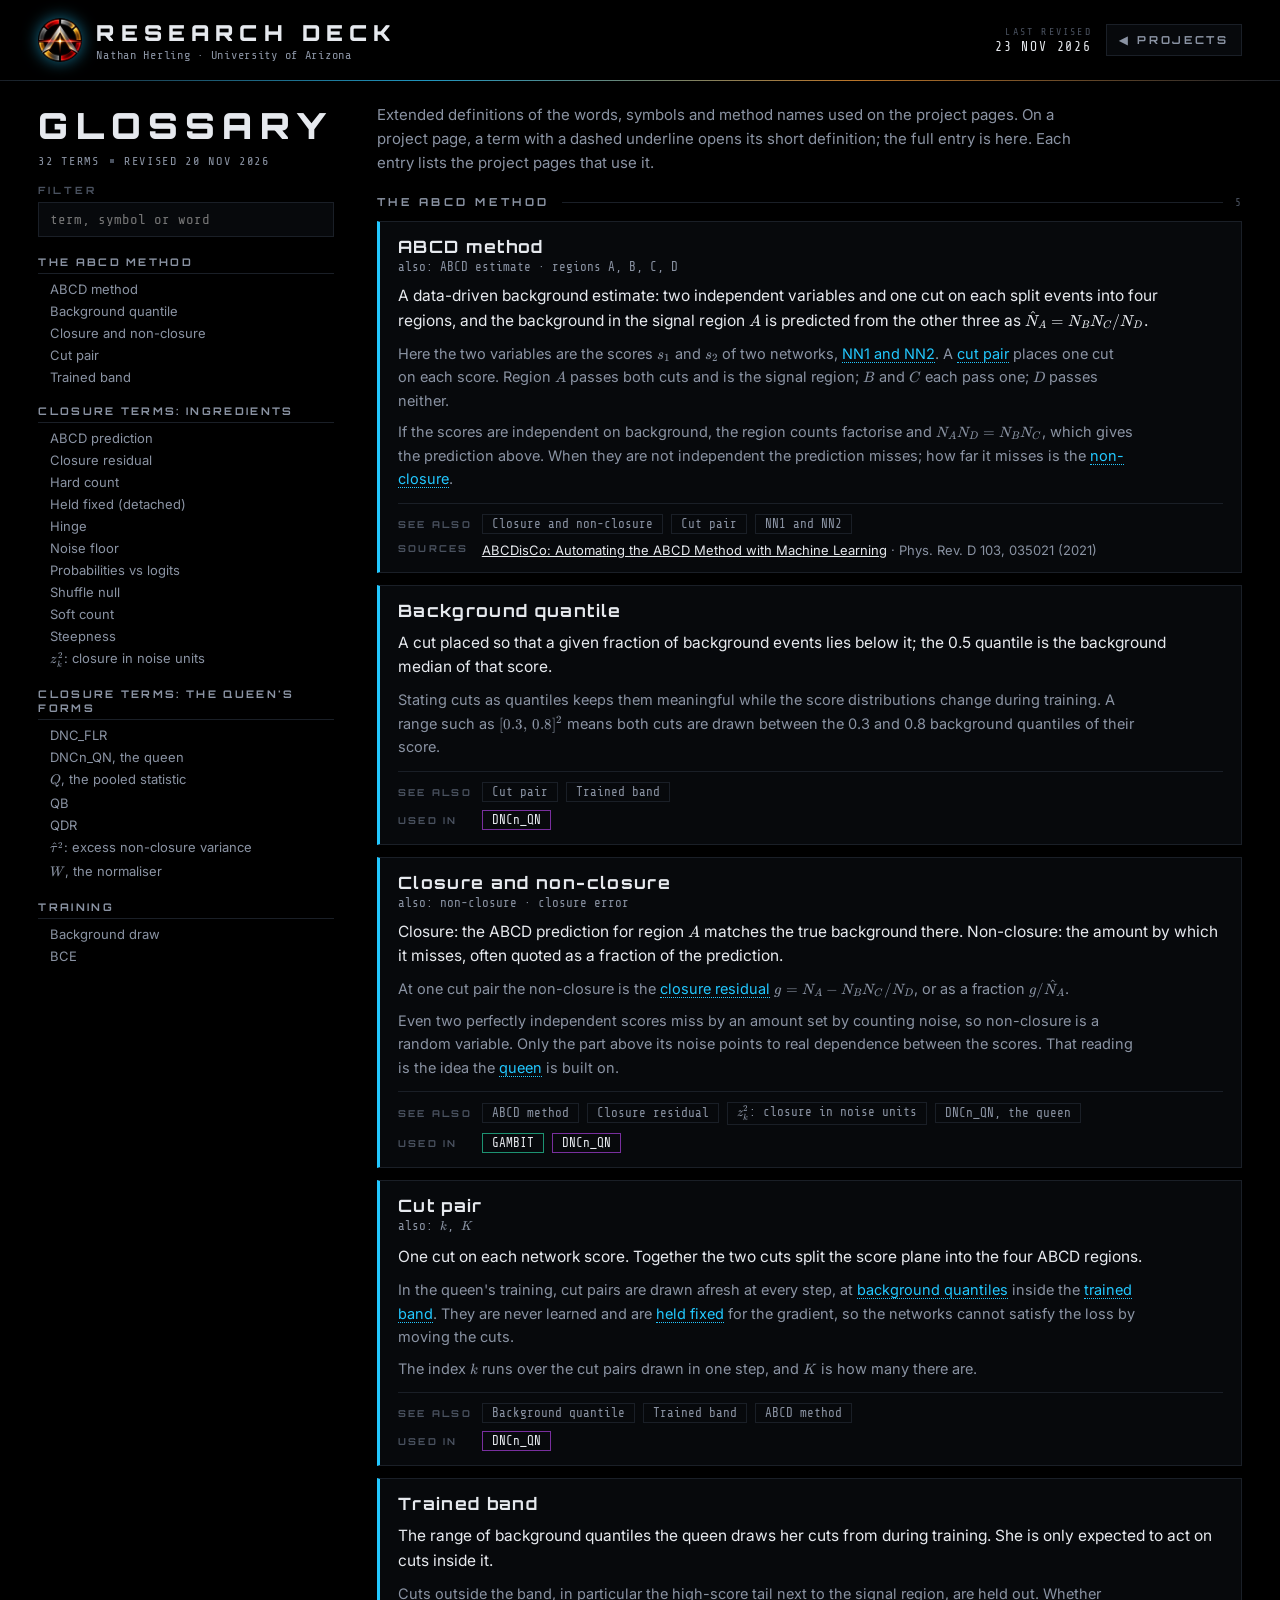
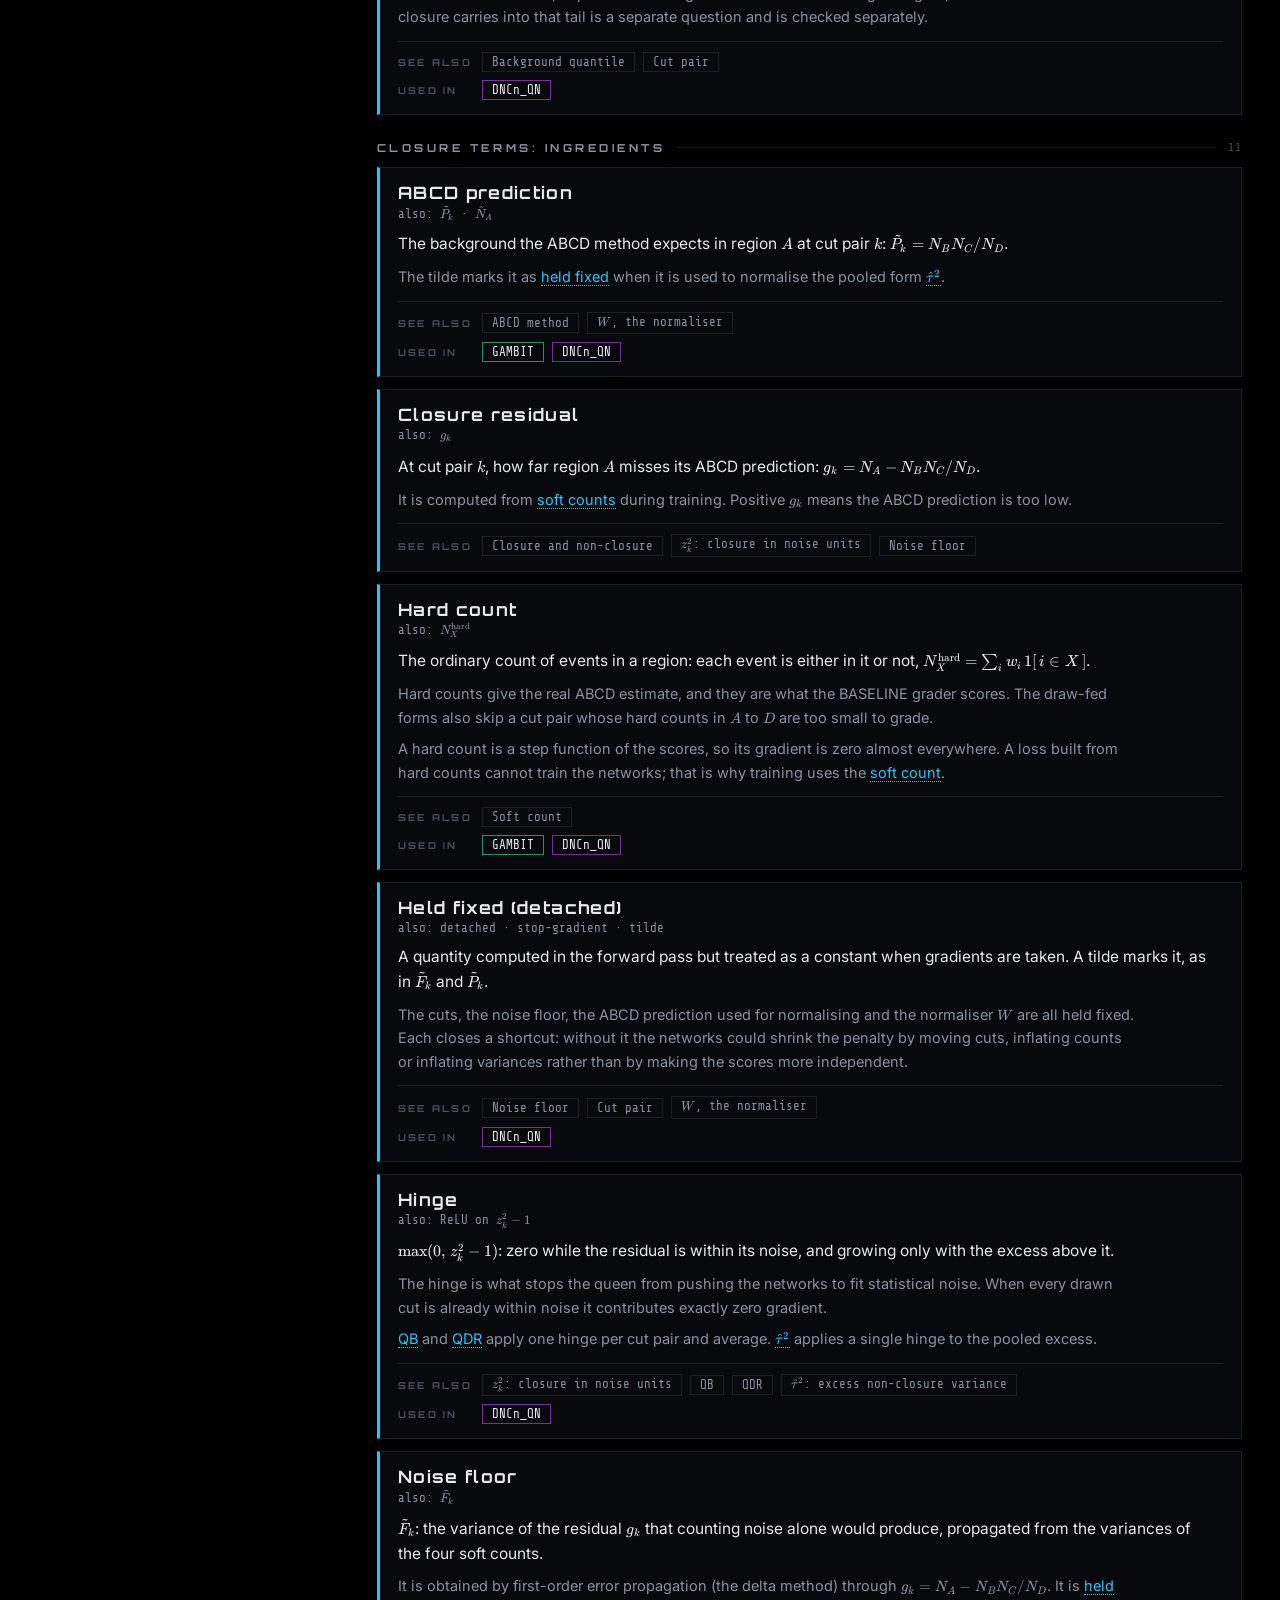
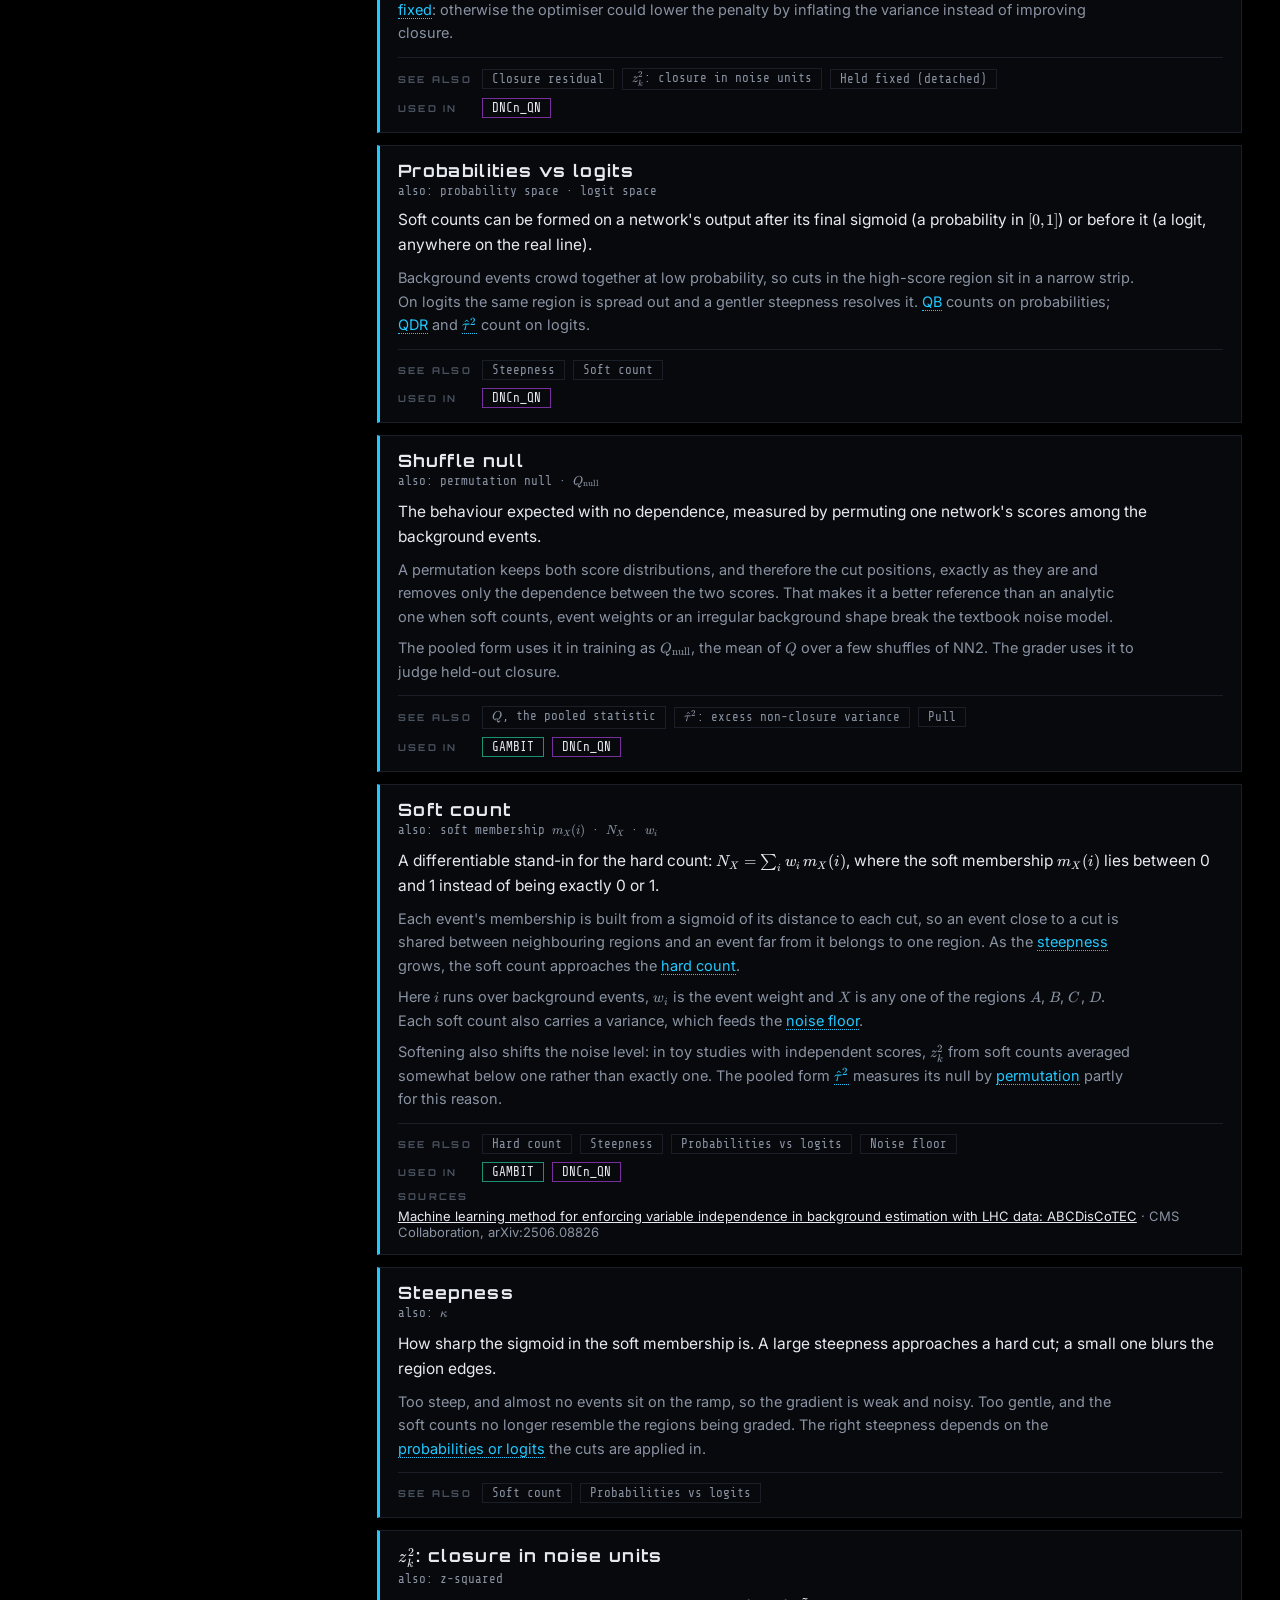
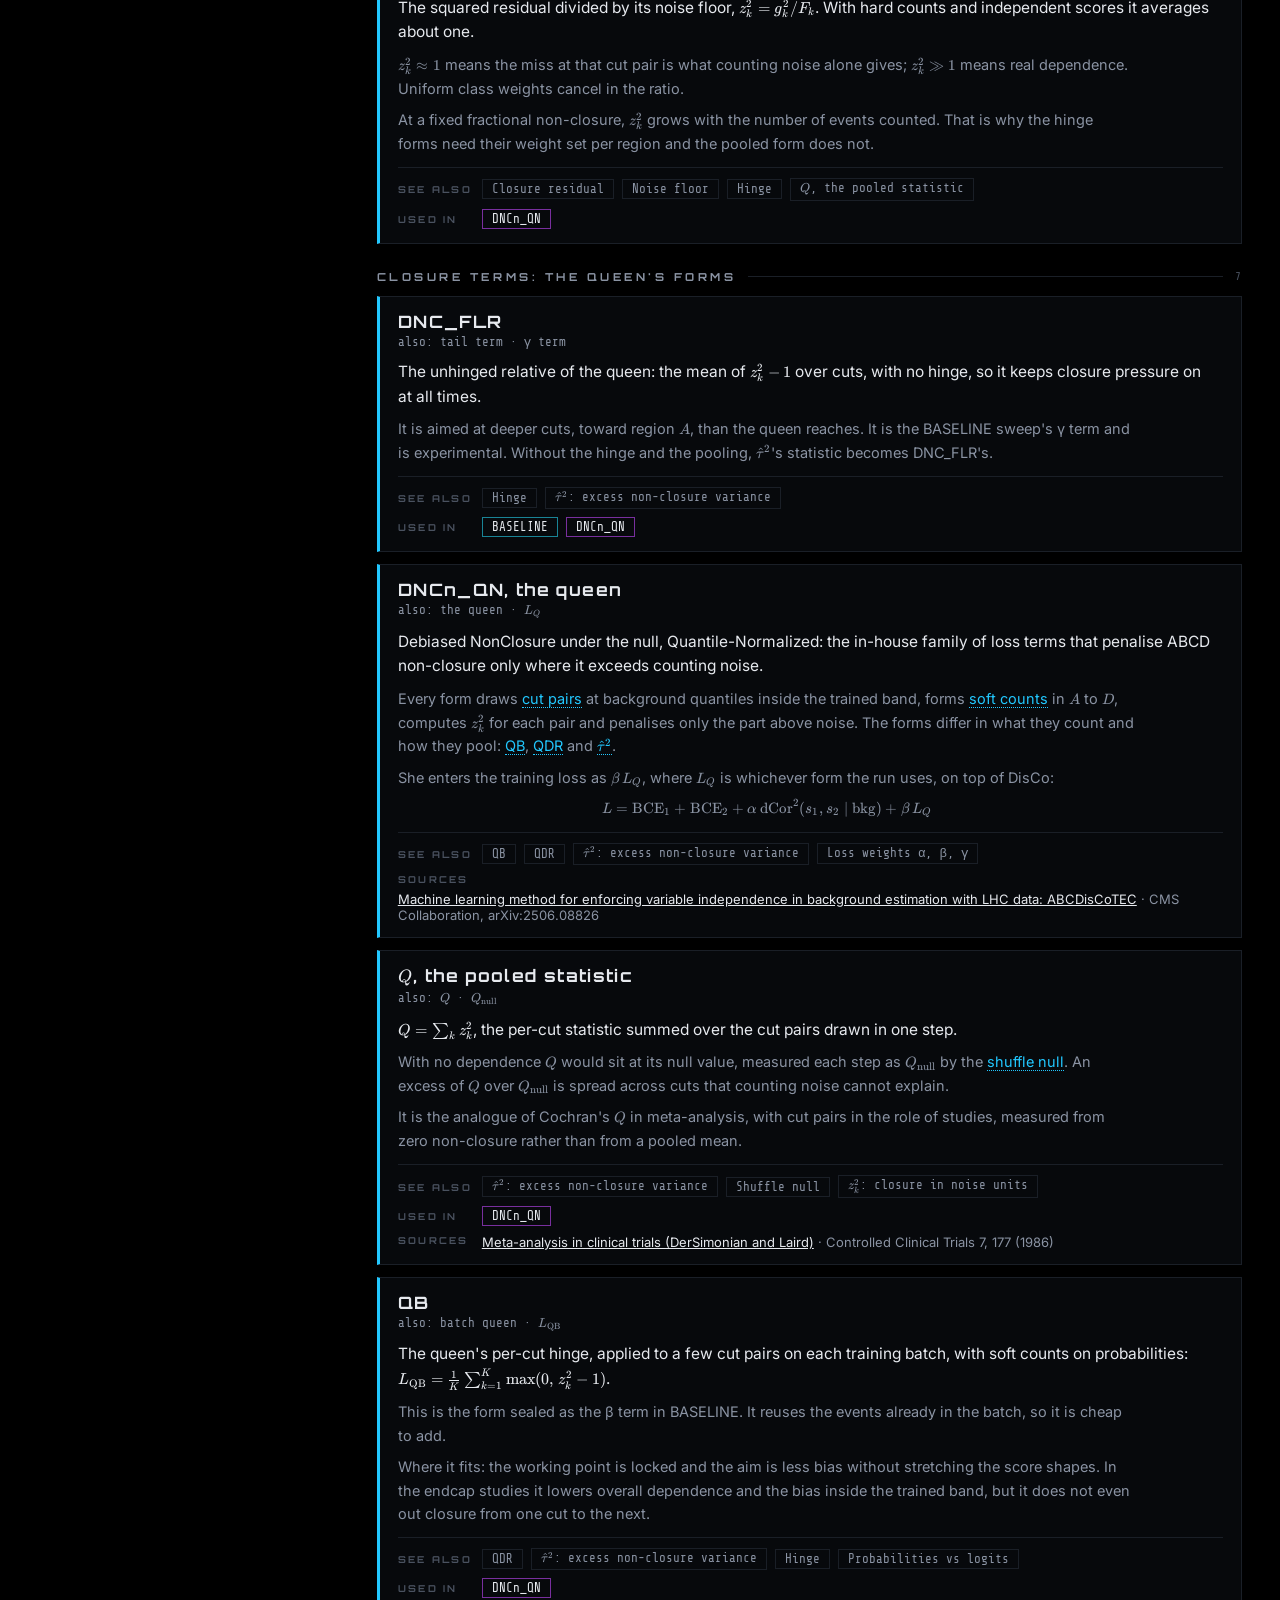
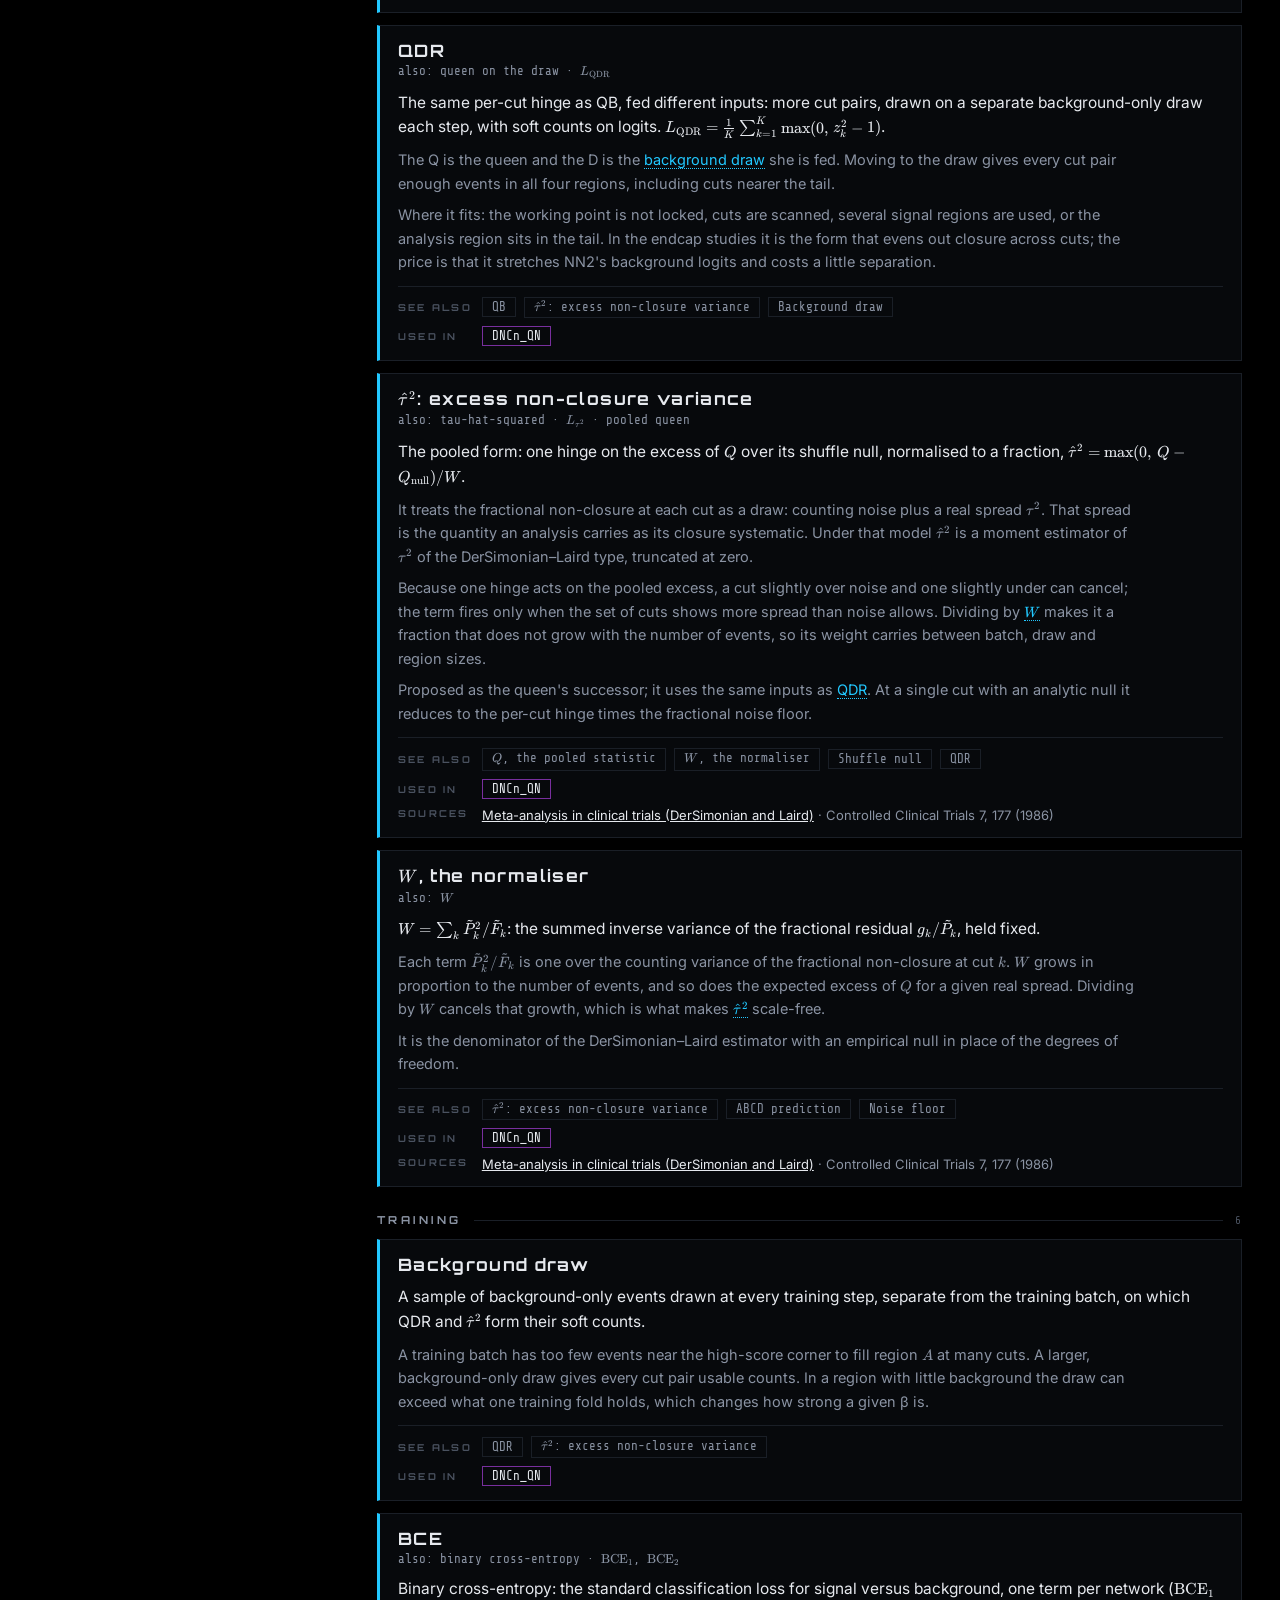
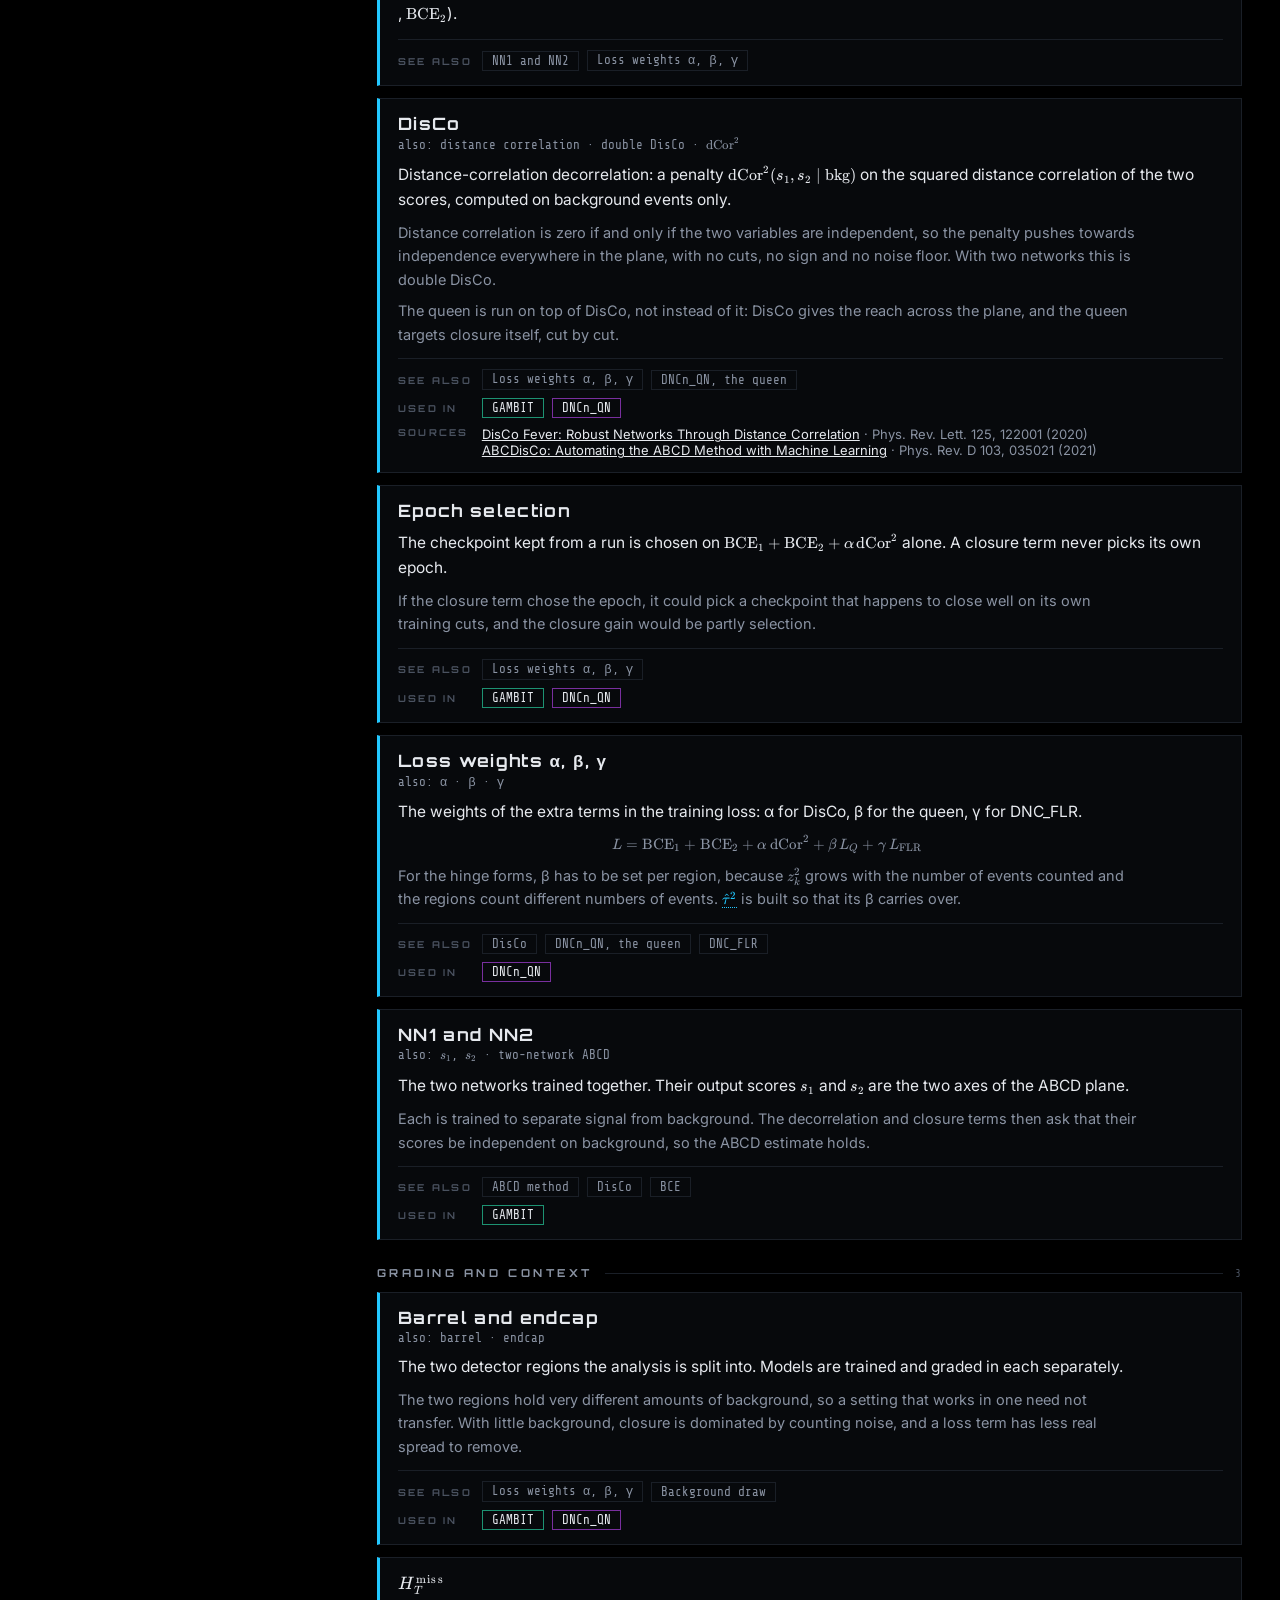
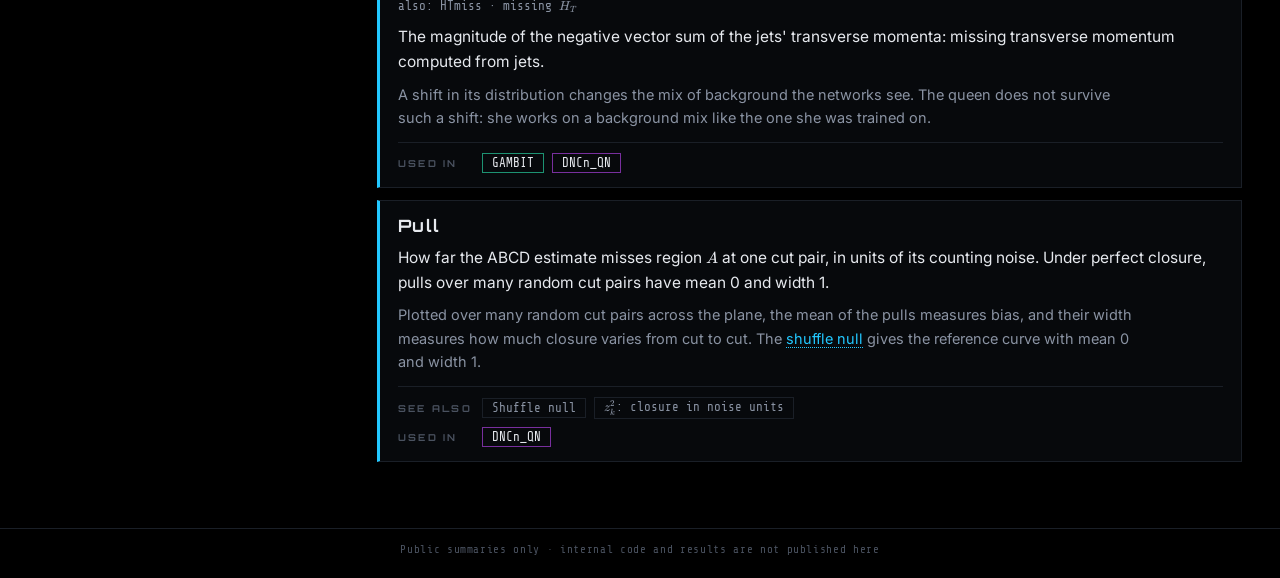
==== commit 28f998ff: "GAMBIT: August results, referee arms (G / closure / Asimov), directions; revised 2026-11-23" ====
--- a/glossary.html
+++ b/glossary.html
@@ -15,7 +15,7 @@
 <link rel="preconnect" href="https://fonts.gstatic.com" crossorigin>
 <link href="https://fonts.googleapis.com/css2?family=Orbitron:wght@500;700;900&family=Share+Tech+Mono&family=Inter:wght@400;500&display=swap" rel="stylesheet">
 <link rel="stylesheet" href="assets/vendor/katex/katex.min.css">
-<link rel="stylesheet" href="assets/css/deck.css?v=63ca2fe339">
+<link rel="stylesheet" href="assets/css/deck.css?v=2a7bbb77a1">
 <link rel="stylesheet" href="assets/css/glossary.css?v=87ca16d4e9">
 </head>
 <body class="gloss-page">
@@ -70,7 +70,7 @@
 <noscript><p class="noscript">This page needs JavaScript to load the glossary.</p></noscript>
 <script src="assets/vendor/katex/katex.min.js"></script>
 <script src="assets/vendor/katex/contrib/auto-render.min.js"></script>
-<script src="assets/js/registry.js?v=6181a4f101"></script>
+<script src="assets/js/registry.js?v=f5fc6f9129"></script>
 <script src="assets/js/glossary.js?v=d225de07b4"></script>
 </body>
 </html>
--- a/assets/css/deck.css
+++ b/assets/css/deck.css
@@ -396,6 +396,24 @@
 }
 .open-items .kind { font-family: var(--f-mono); font-size: 11px; letter-spacing: .1em; color: var(--kc); }
 .k-question { --kc: var(--a); }
+
+/* ---------- to do (this project's unfinished items from todo/todo.json) ---------- */
+.sec-todo .q-head .todo-all {
+  margin-left: 4px; font-family: var(--f-mono); font-size: 11.5px; letter-spacing: .12em; color: #ff4fd8;
+  text-decoration: none; white-space: nowrap;
+}
+.sec-todo .q-head .todo-all:hover, .sec-todo .q-head .todo-all:focus-visible { text-decoration: underline; outline: none; }
+.todo-items { list-style: none; margin: 0 0 22px; padding: 0; display: grid; gap: 8px; max-width: 72ch; }
+.todo-items li {
+  display: grid; grid-template-columns: 116px 1fr auto; gap: 12px; align-items: baseline;
+  padding: 10px 12px; border-left: 2px solid var(--tc); background: var(--panel); font-size: 14px; line-height: 1.5;
+}
+.todo-items .td-tag { font-family: var(--f-mono); font-size: 11px; letter-spacing: .1em; color: var(--tc); }
+.todo-items .td-id { font-family: var(--f-mono); font-size: 12px; color: var(--dim); text-decoration: none; }
+.todo-items .td-id:hover, .todo-items .td-id:focus-visible { color: #ff4fd8; outline: none; }
+.td-active  { --tc: #39ff8f; }
+.td-open    { --tc: #22c8ff; }
+.td-blocked { --tc: #ff4d6d; }
 .k-lesson   { --kc: #f0a52a; }
 .k-gap      { --kc: #ff4d6d; }
 
@@ -566,6 +584,7 @@
 .ext-site { --lc: #ffc83a; }
 .ext-in   { --lc: #2d9cff; }
 .ext-gl   { --lc: #39ff8f; }
+.ext-td   { --lc: #ff4fd8; }
 .ext-link {
   position: relative; color: var(--lc);
   border-color: var(--lc);
@@ -578,8 +597,9 @@
 }
 .ext-in { animation-delay: -1.07s; }                 /* the three glows breathe out of step */
 .ext-gl { animation-delay: -2.13s; }
-.ext-gl .gl-n { color: var(--lc); opacity: .65; }
-.ext-gl:hover .gl-n, .ext-gl:focus-visible .gl-n { color: #000; opacity: 1; }
+.ext-td { animation-delay: -0.53s; }
+.ext-gl .gl-n, .ext-td .gl-n { color: var(--lc); opacity: .65; }
+.ext-gl:hover .gl-n, .ext-gl:focus-visible .gl-n, .ext-td:hover .gl-n, .ext-td:focus-visible .gl-n { color: #000; opacity: 1; }
 .ext-link span[aria-hidden] { color: var(--lc); opacity: .8; font-family: var(--f-mono); letter-spacing: 0; }
 .ext-link:hover, .ext-link:focus-visible {
   outline: none; color: #000; background: var(--lc); border-color: var(--lc); text-shadow: none;
@@ -650,6 +670,8 @@
   .deck-nav { gap: 6px; }
   .nav-btn { width: 32px; height: 32px; }
   .open-items li { grid-template-columns: 1fr; gap: 4px; }
+  .todo-items li { grid-template-columns: 1fr auto; gap: 4px 10px; }
+  .todo-items .td-tag { grid-column: 1 / -1; }
   .xlink { grid-template-columns: 1fr; }
   .xlink img { width: 100%; height: auto; aspect-ratio: 16 / 10; }
   .prog-desc, .prog-sub, .prog-sum, .prog-items { margin-left: 0; }
@@ -661,3 +683,32 @@
 @media (prefers-reduced-motion: reduce) {
   *, *::before, *::after { animation: none !important; transition: none !important; }
 }
+
+/* ---------- the #TO_DO tile (kind "todo"): header + plain to-do list in place of the project body ---------- */
+.kind-todo #p-intro, .kind-todo #p-subs-wrap, .kind-todo #p-program-wrap, .kind-todo #p-results-wrap,
+.kind-todo #p-links-wrap, .kind-todo #sec-questions, .kind-todo #p-questions, .kind-todo #p-open-wrap,
+.kind-todo #p-todo-wrap, .kind-todo #p-access, .kind-todo #p-caveat, .kind-todo .lower { display: none !important; }
+.board[hidden] { display: none; }
+.bd-head { margin: 4px 0 18px; display: flex; flex-wrap: wrap; align-items: baseline; gap: 8px 18px;
+  font-family: var(--f-mono); font-size: 12.5px; letter-spacing: .14em; color: var(--muted); }
+.bd-filter { margin-left: auto; color: var(--a); text-decoration: none; letter-spacing: .12em; }
+.bd-filter:hover, .bd-filter:focus-visible { text-decoration: underline; outline: none; }
+.bd-group { scroll-margin-top: 16px; }
+.bd-group.bd-active > span:first-child { color: #39ff8f; }
+.bd-group.bd-open > span:first-child { color: #22c8ff; }
+.bd-group.bd-blocked > span:first-child { color: #ff4d6d; }
+.bd-list { list-style: none; margin: 0 0 22px; padding: 0; display: grid; gap: 2px; max-width: 86ch; }
+.bd-item { display: grid; grid-template-columns: 56px 1fr; gap: 12px; padding: 9px 4px; border-bottom: 1px solid var(--line); }
+.bd-id { font-family: var(--f-mono); font-size: 13px; color: var(--a); text-decoration: none; padding-top: 2px; }
+.bd-id:hover, .bd-id:focus-visible { text-decoration: underline; outline: none; }
+.bd-text { margin: 0; font-size: 15px; line-height: 1.5; color: var(--text); }
+.bd-detail { margin: 4px 0 0; font-size: 13.5px; line-height: 1.55; color: var(--muted); }
+.bd-tags { margin: 6px 0 0; display: flex; flex-wrap: wrap; gap: 6px; }
+.bd-tag { font-family: var(--f-mono); font-size: 11.5px; letter-spacing: .06em; color: var(--dim);
+  padding: 1px 7px; border: 1px solid var(--line); text-decoration: none; }
+.bd-proj { color: var(--text); border-color: color-mix(in srgb, var(--pc) 55%, var(--line)); }
+.bd-proj:hover, .bd-proj:focus-visible { color: var(--pc); border-color: var(--pc); outline: none; }
+.bd-flag { color: var(--pc); border-color: color-mix(in srgb, var(--pc) 45%, transparent); }
+.bd-item.bd-done .bd-text { color: var(--muted); text-decoration: line-through; text-decoration-color: color-mix(in srgb, var(--muted) 60%, transparent); }
+.bd-item.bd-done { opacity: .75; }
+@media (max-width: 600px) { .bd-item { grid-template-columns: 1fr; gap: 4px; } .bd-filter { margin-left: 0; } }
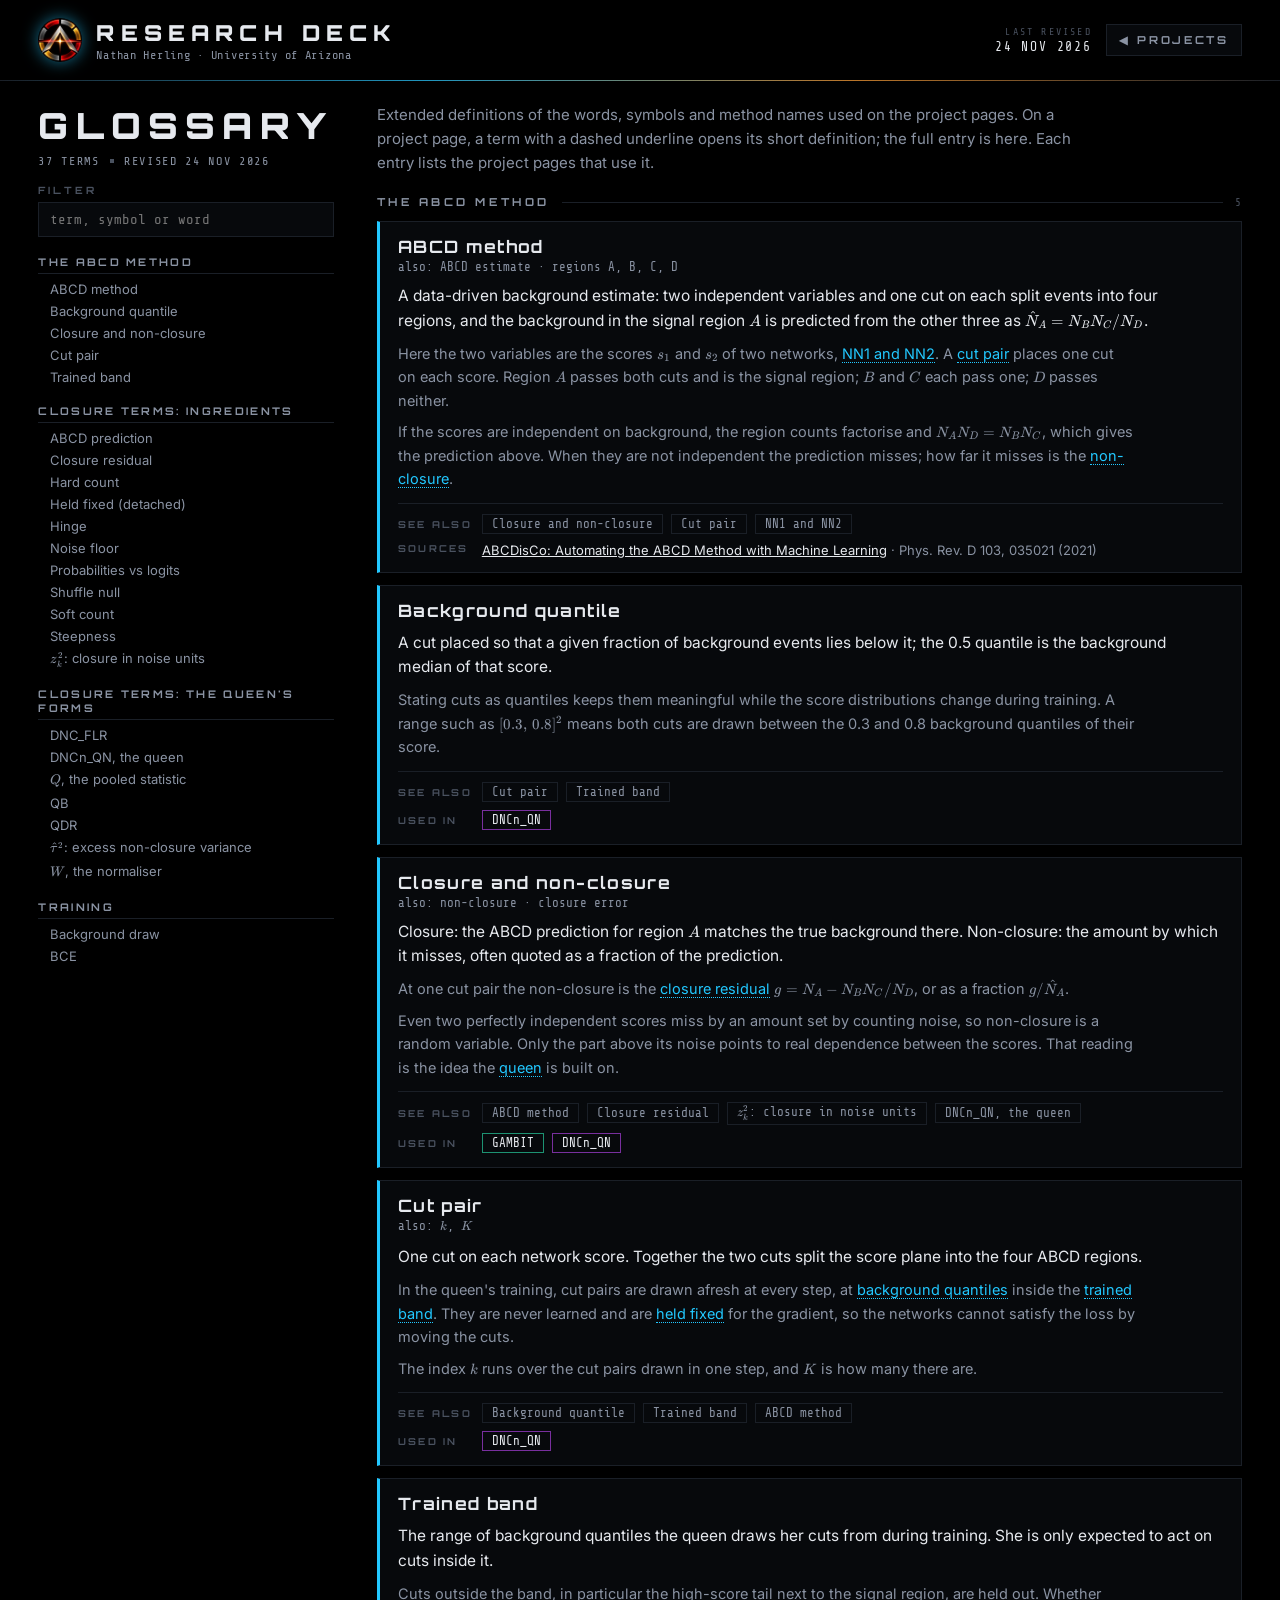
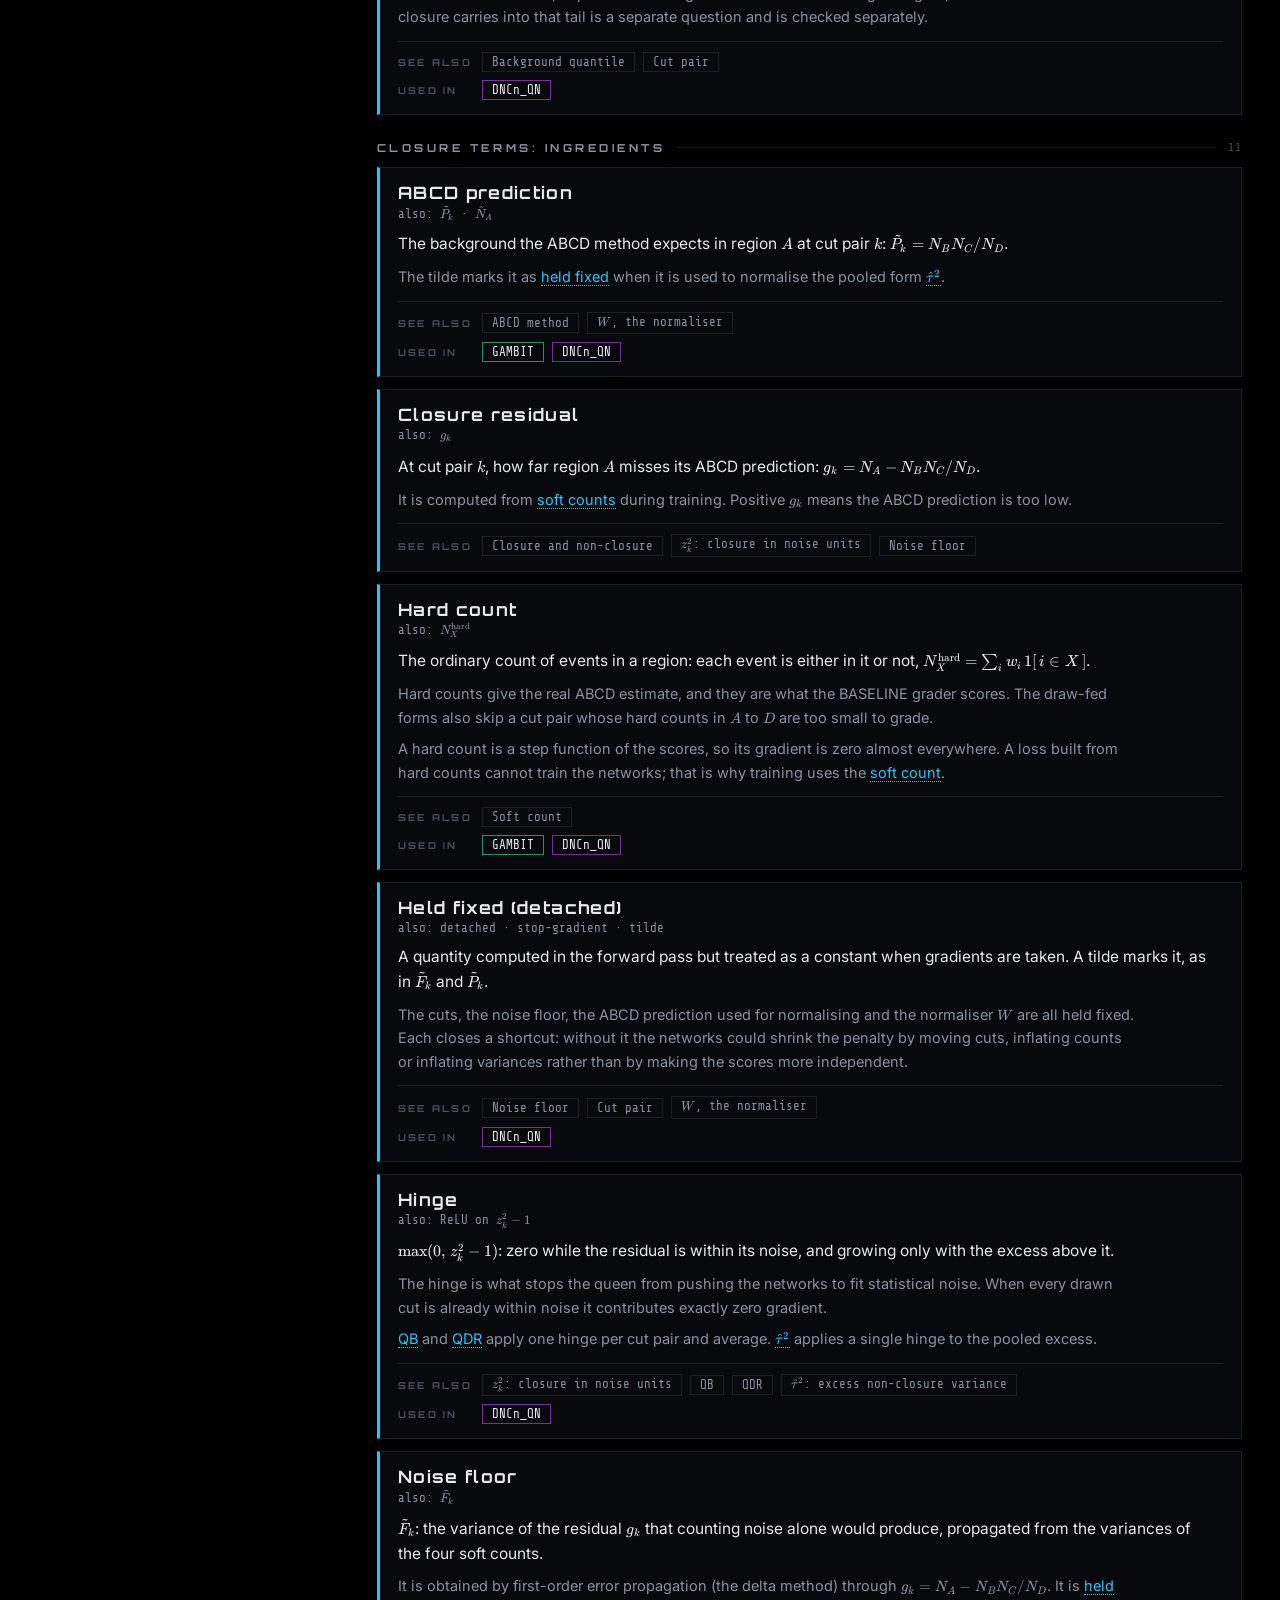
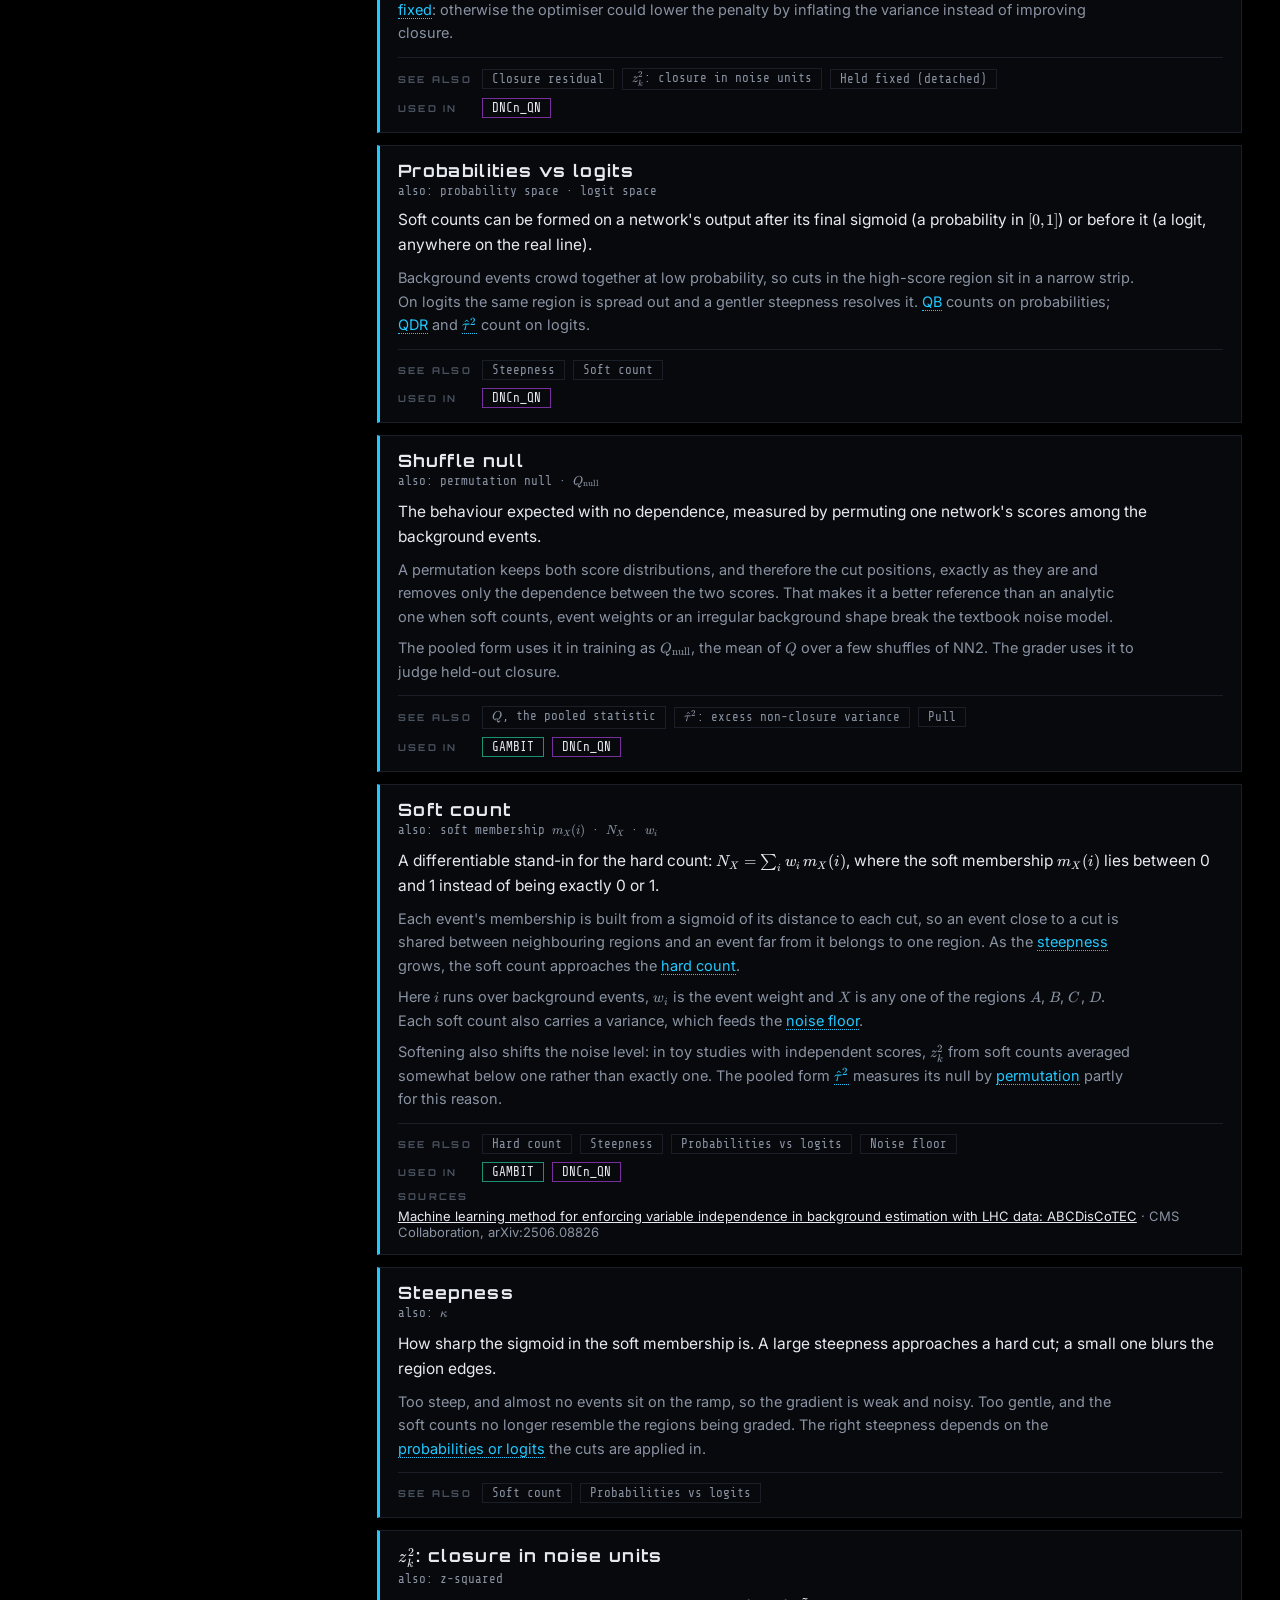
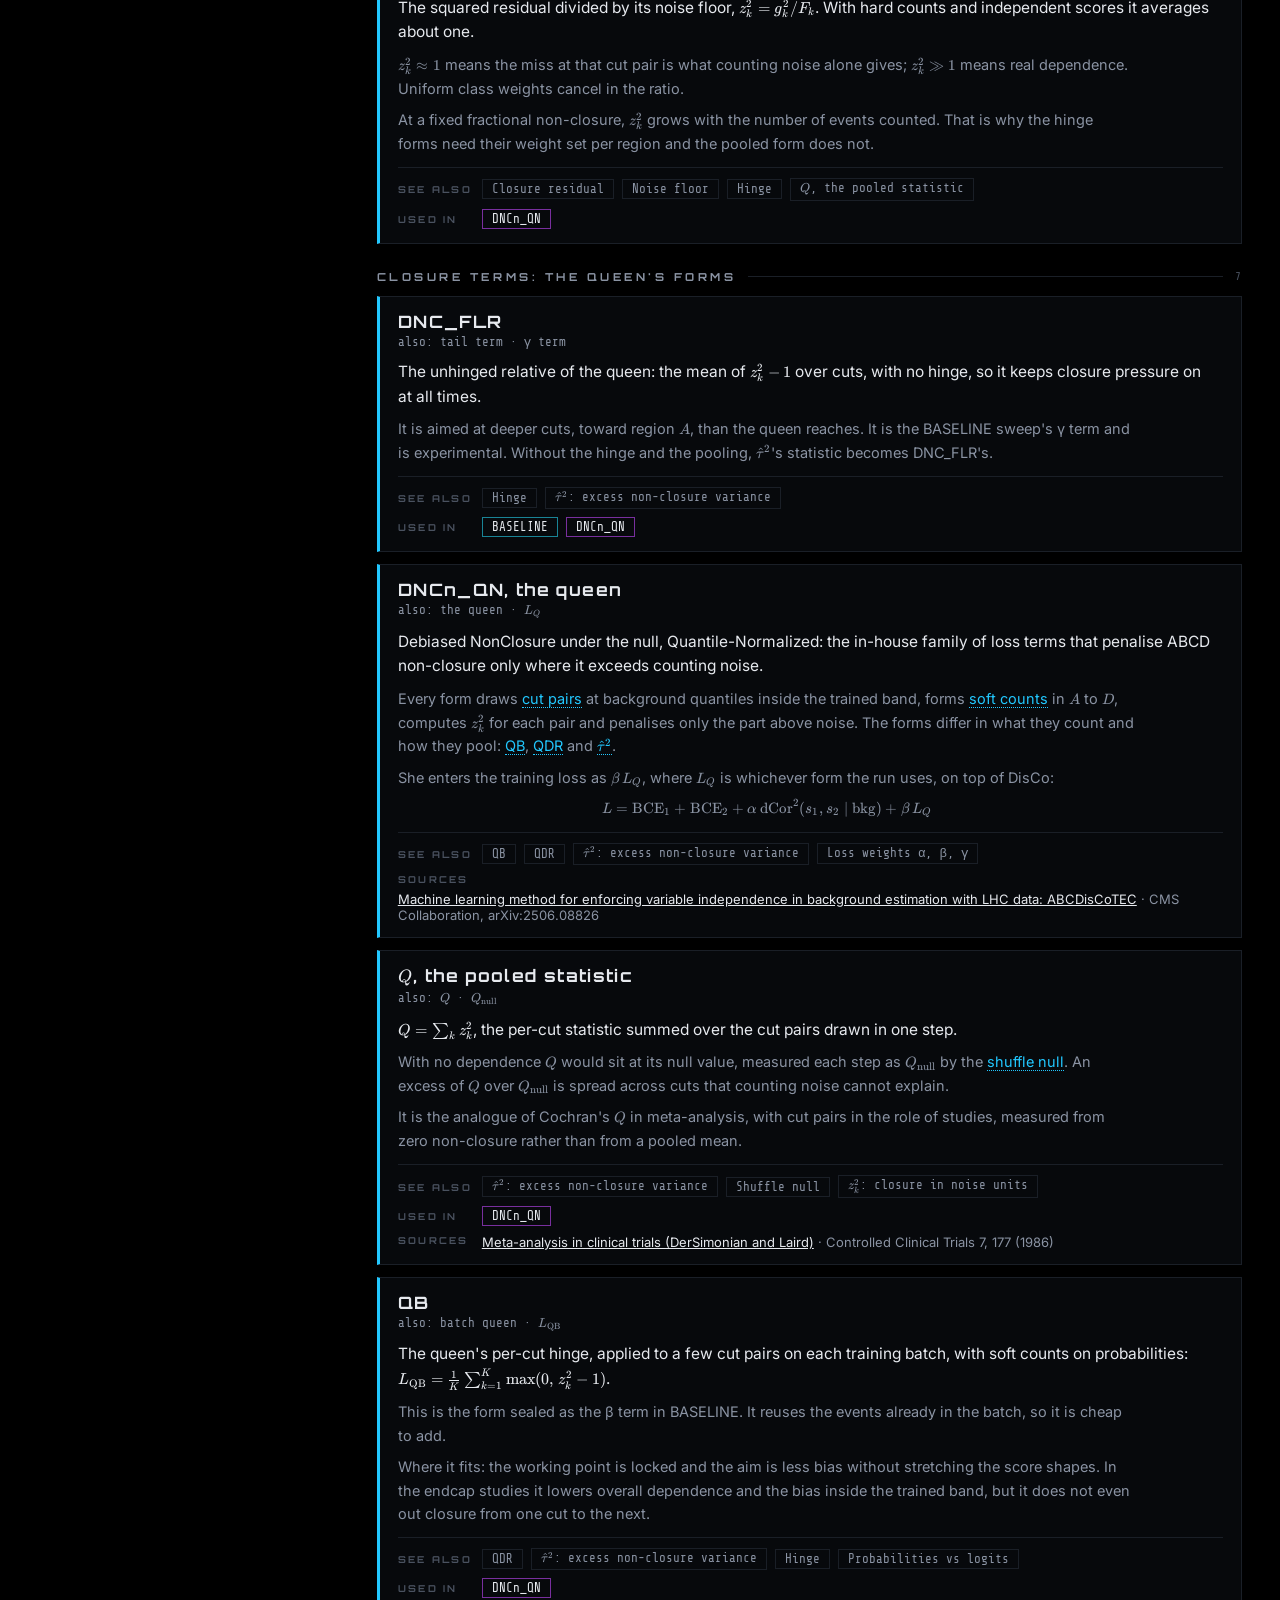
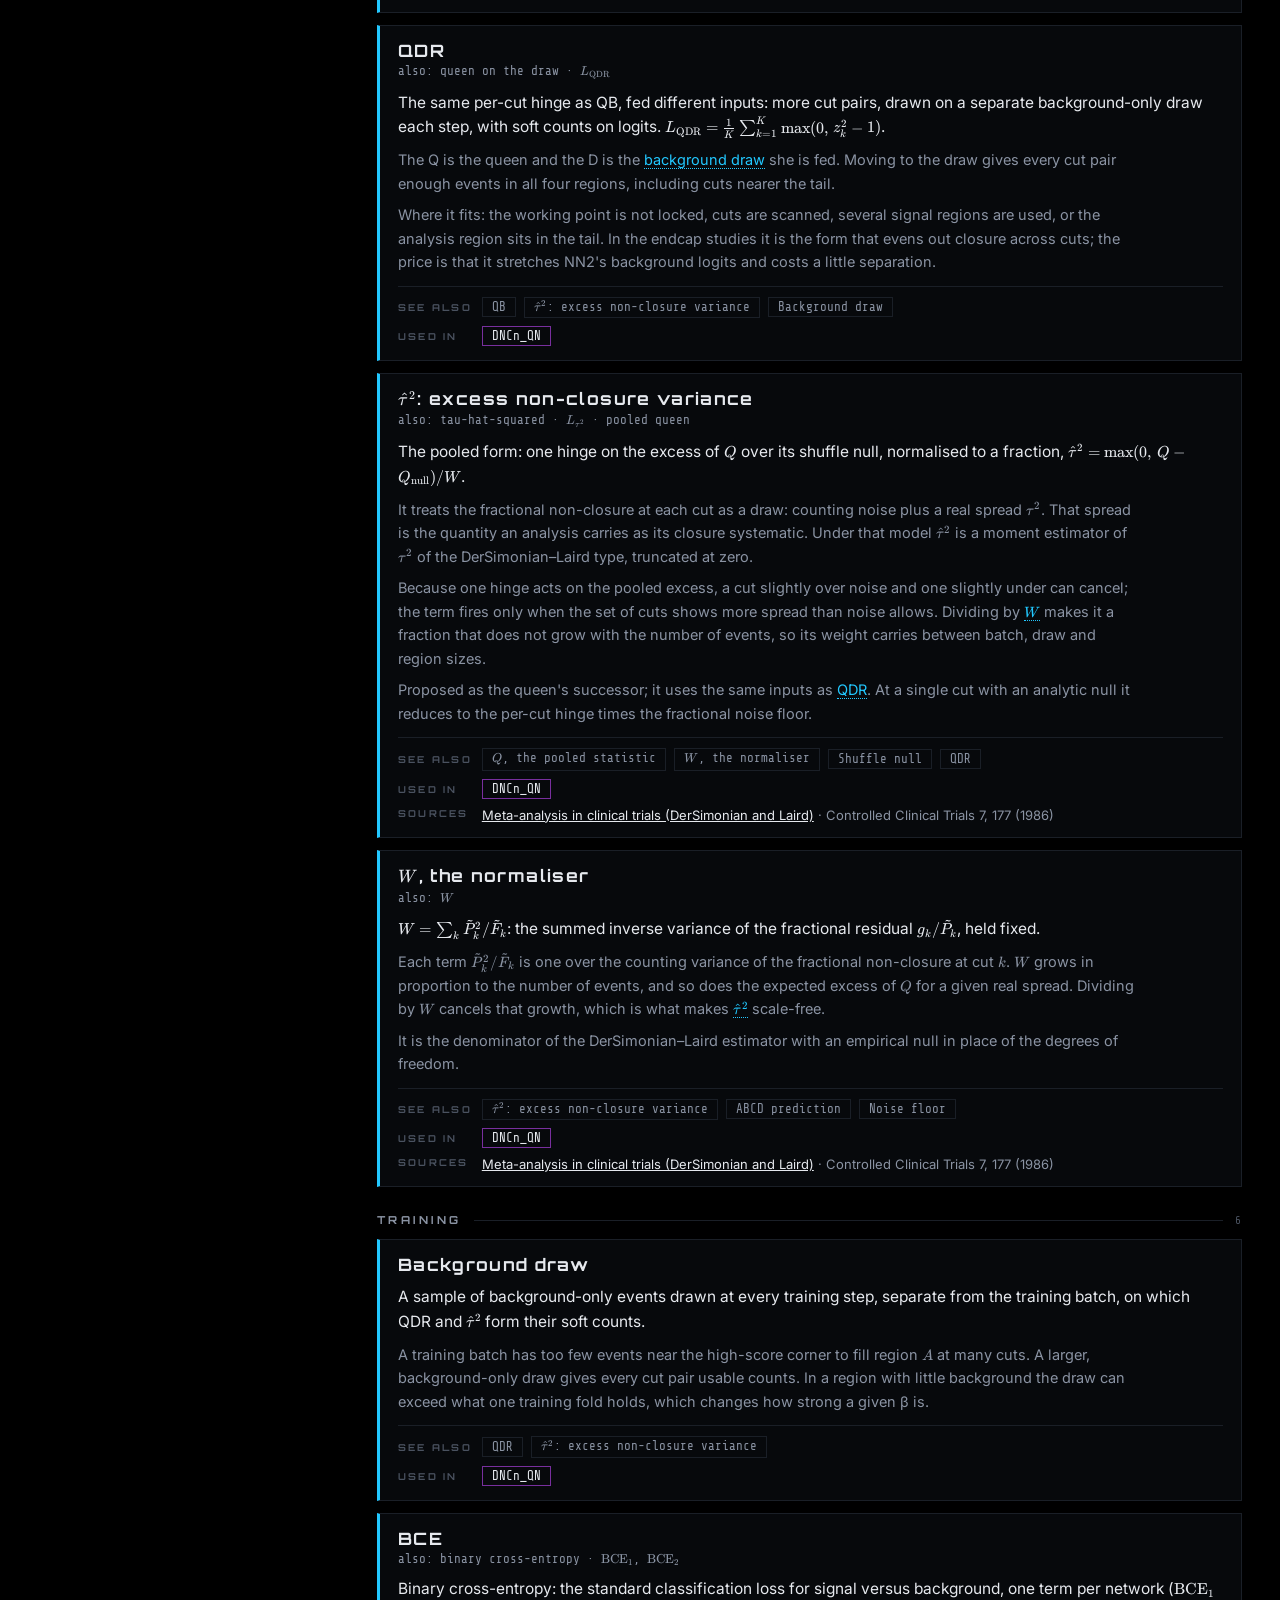
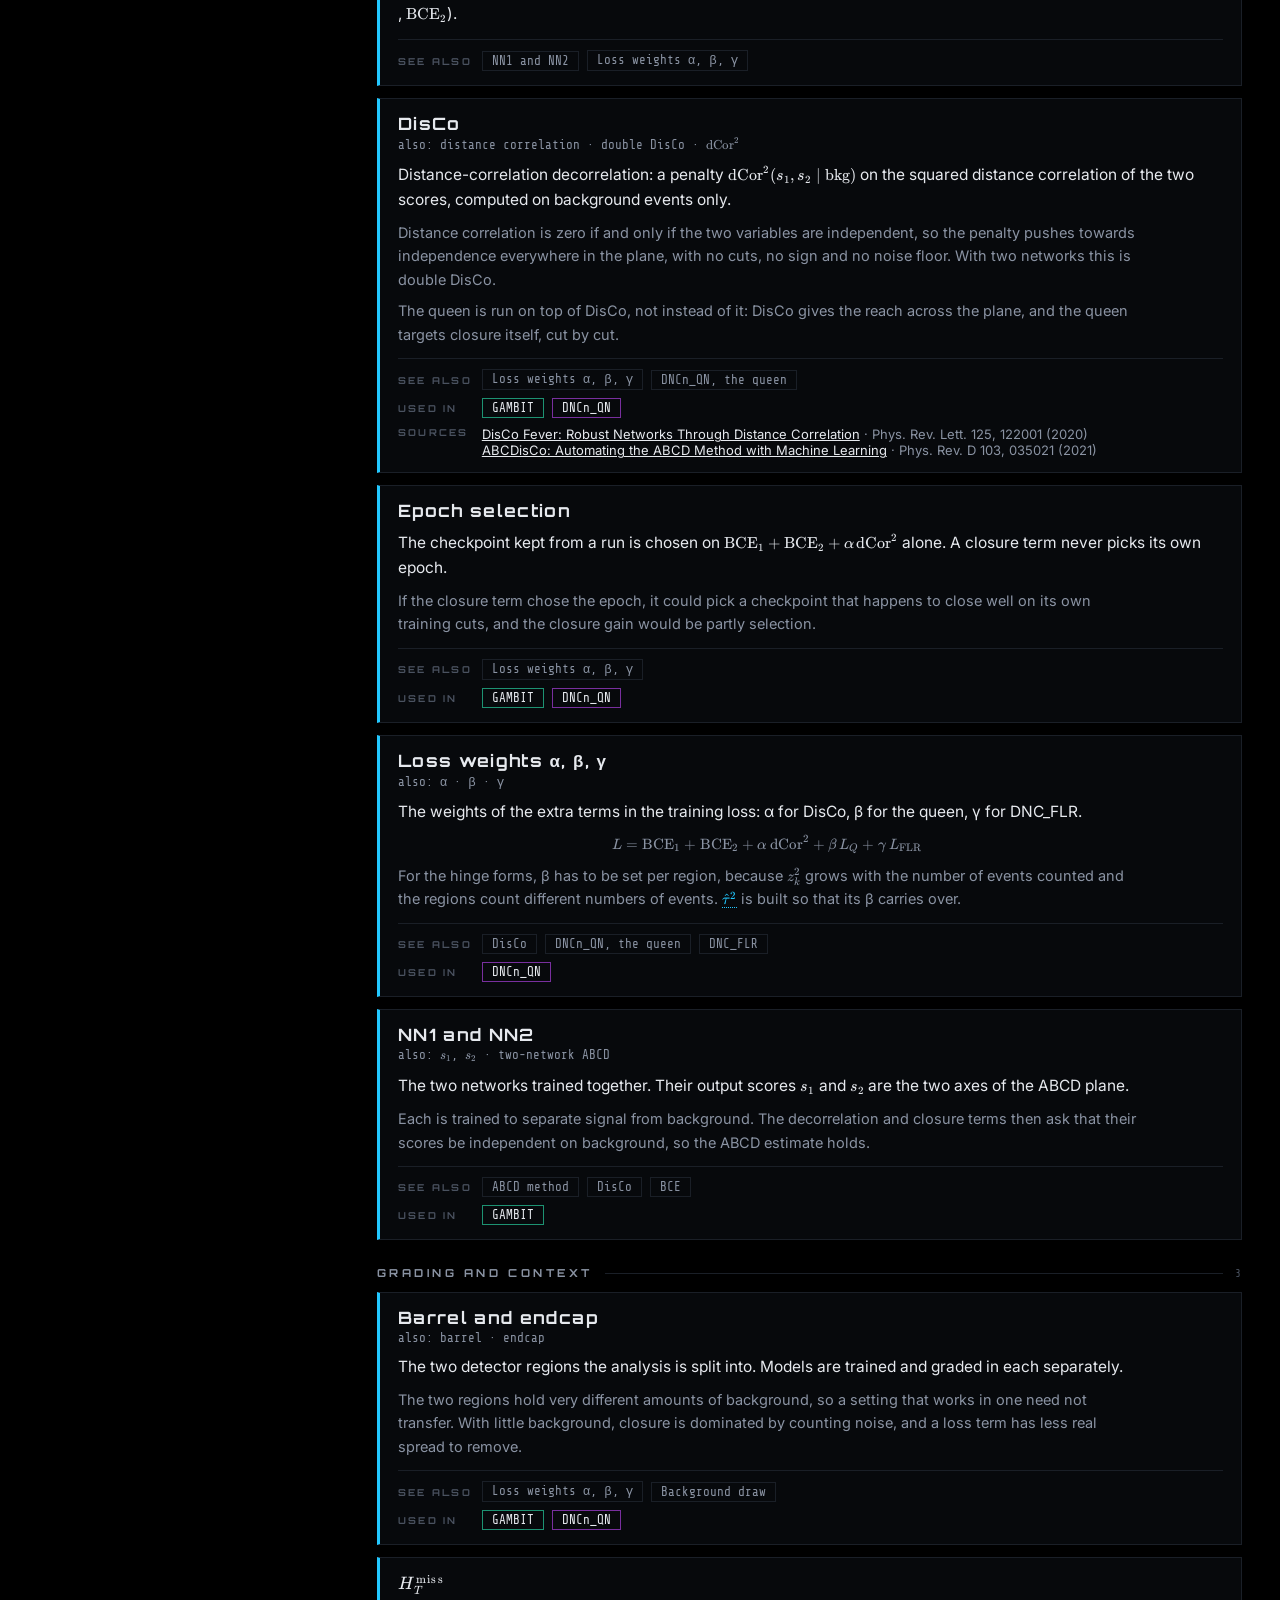
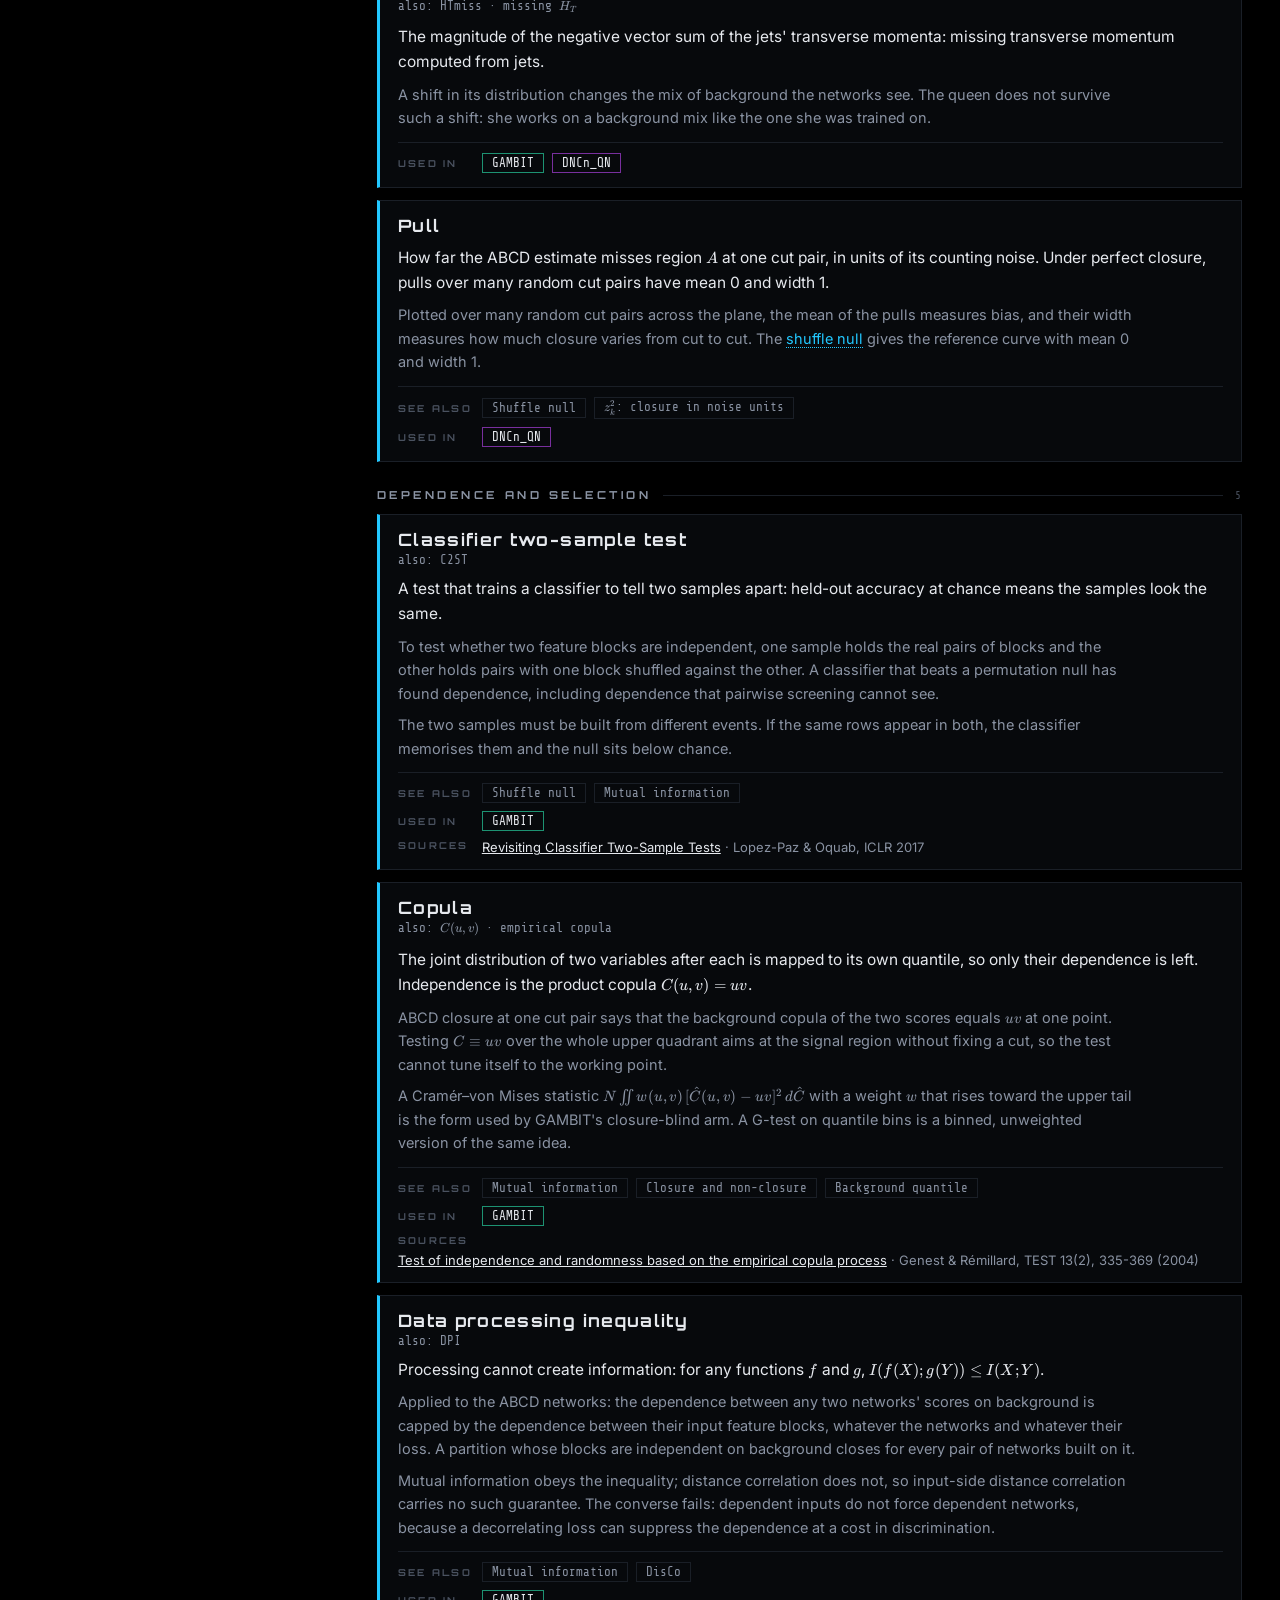
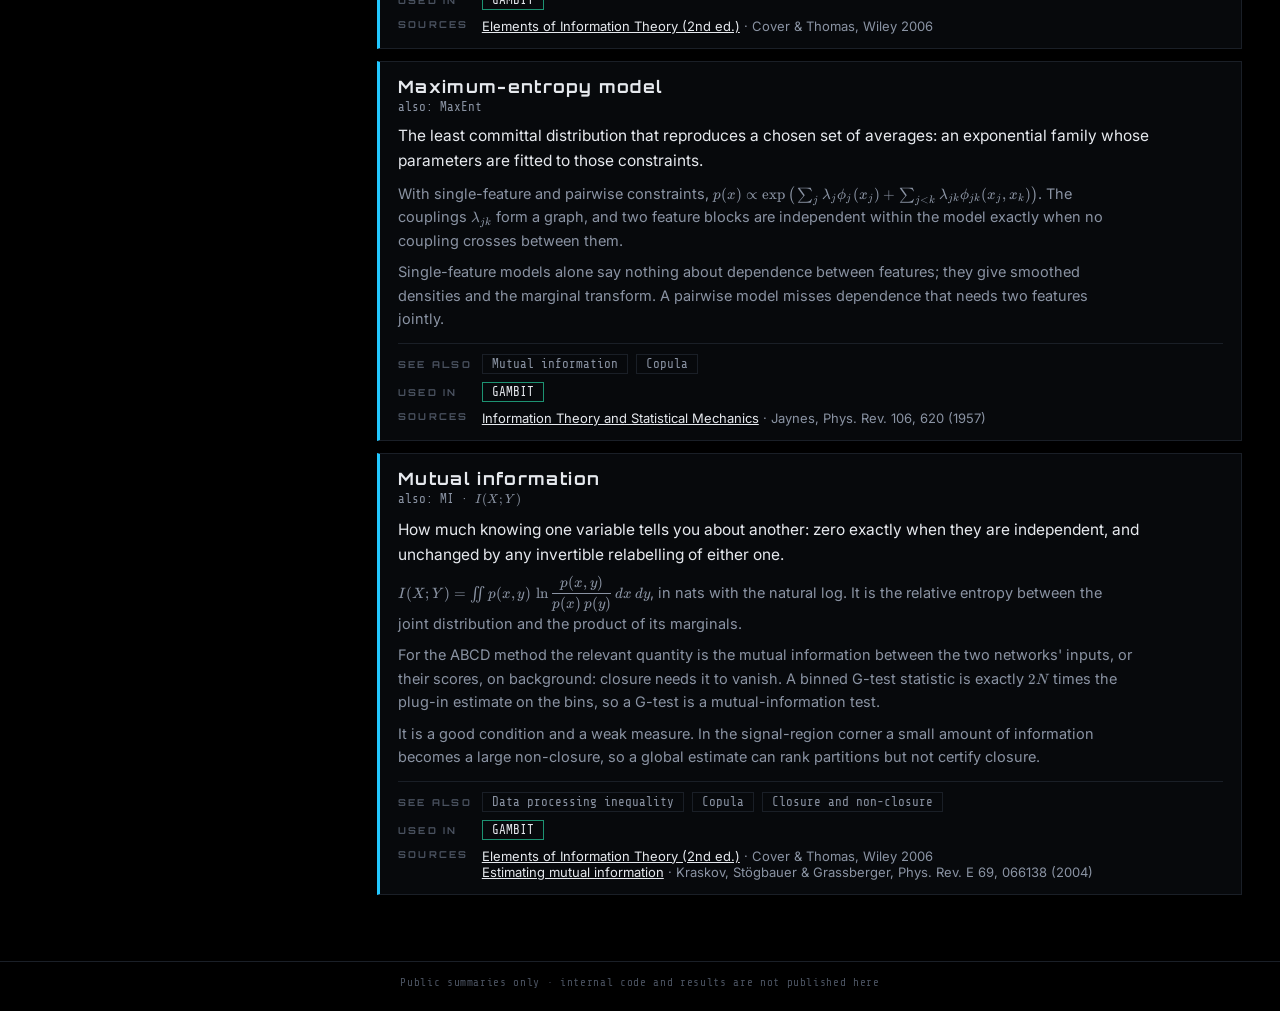
==== commit 3ccff359: "GAMBIT: closure-blind design sub-page (four questions, arms, alert flags, feature-score feedback, po" ====
--- a/glossary.html
+++ b/glossary.html
@@ -16,7 +16,7 @@
 <link href="https://fonts.googleapis.com/css2?family=Orbitron:wght@500;700;900&family=Share+Tech+Mono&family=Inter:wght@400;500&display=swap" rel="stylesheet">
 <link rel="stylesheet" href="assets/vendor/katex/katex.min.css">
 <link rel="stylesheet" href="assets/css/deck.css?v=2a7bbb77a1">
-<link rel="stylesheet" href="assets/css/glossary.css?v=87ca16d4e9">
+<link rel="stylesheet" href="assets/css/glossary.css?v=6f4d1c6e94">
 </head>
 <body class="gloss-page">
 <div class="grid-bg" aria-hidden="true"></div>
@@ -70,7 +70,7 @@
 <noscript><p class="noscript">This page needs JavaScript to load the glossary.</p></noscript>
 <script src="assets/vendor/katex/katex.min.js"></script>
 <script src="assets/vendor/katex/contrib/auto-render.min.js"></script>
-<script src="assets/js/registry.js?v=f5fc6f9129"></script>
-<script src="assets/js/glossary.js?v=d225de07b4"></script>
+<script src="assets/js/registry.js?v=1afa91154b"></script>
+<script src="assets/js/glossary.js?v=5f563d102a"></script>
 </body>
 </html>
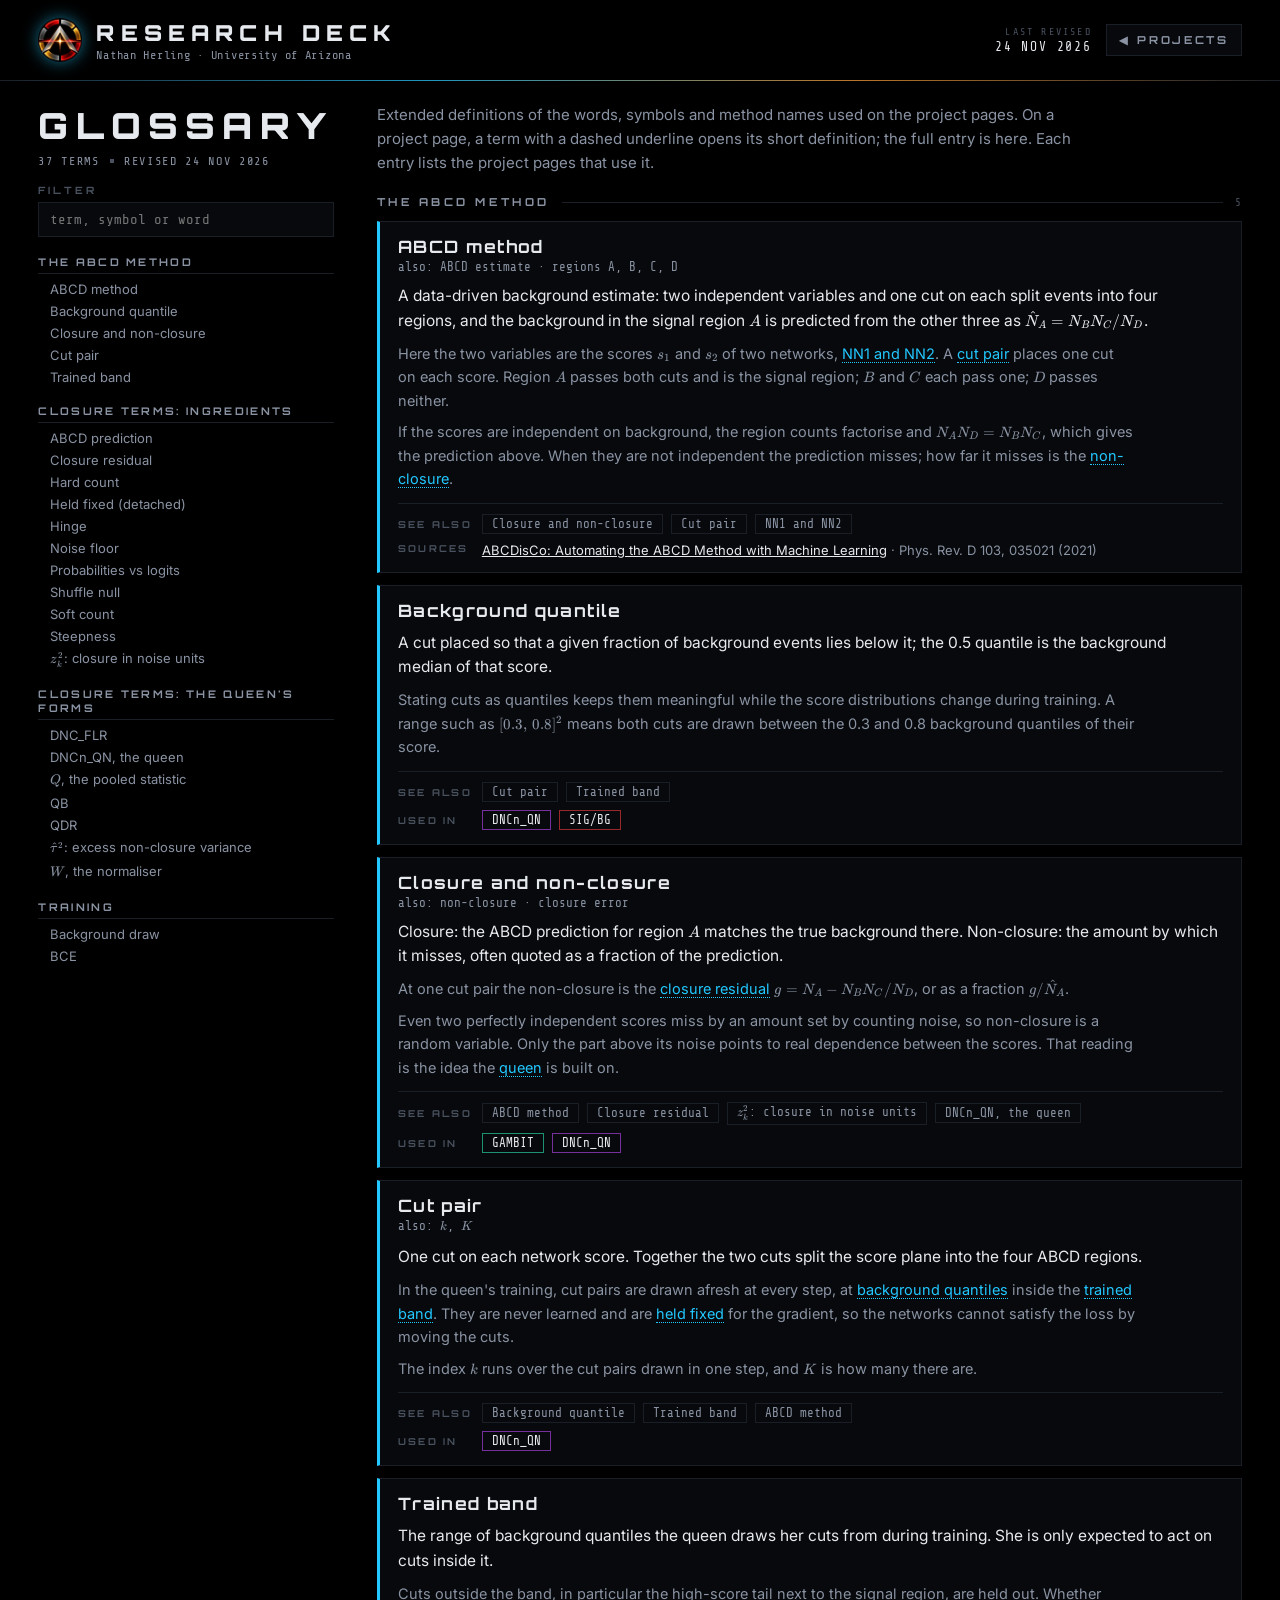
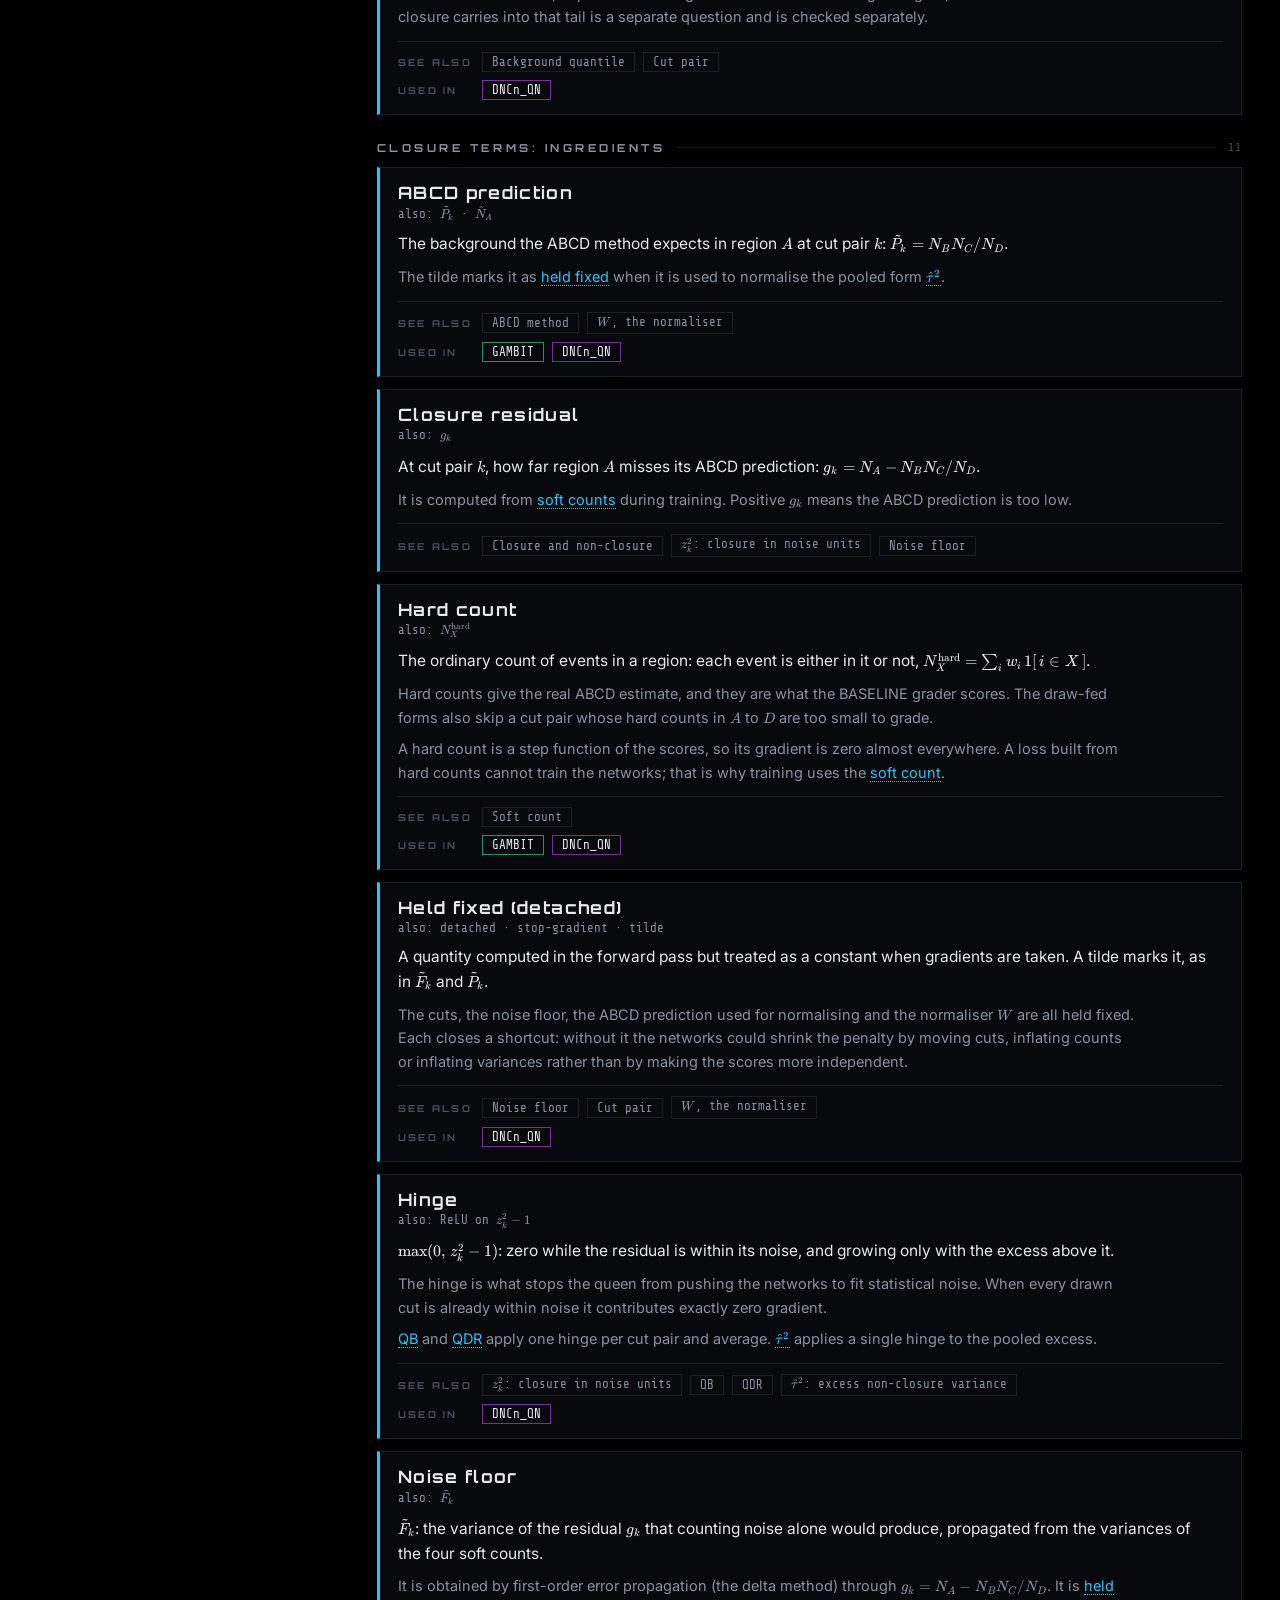
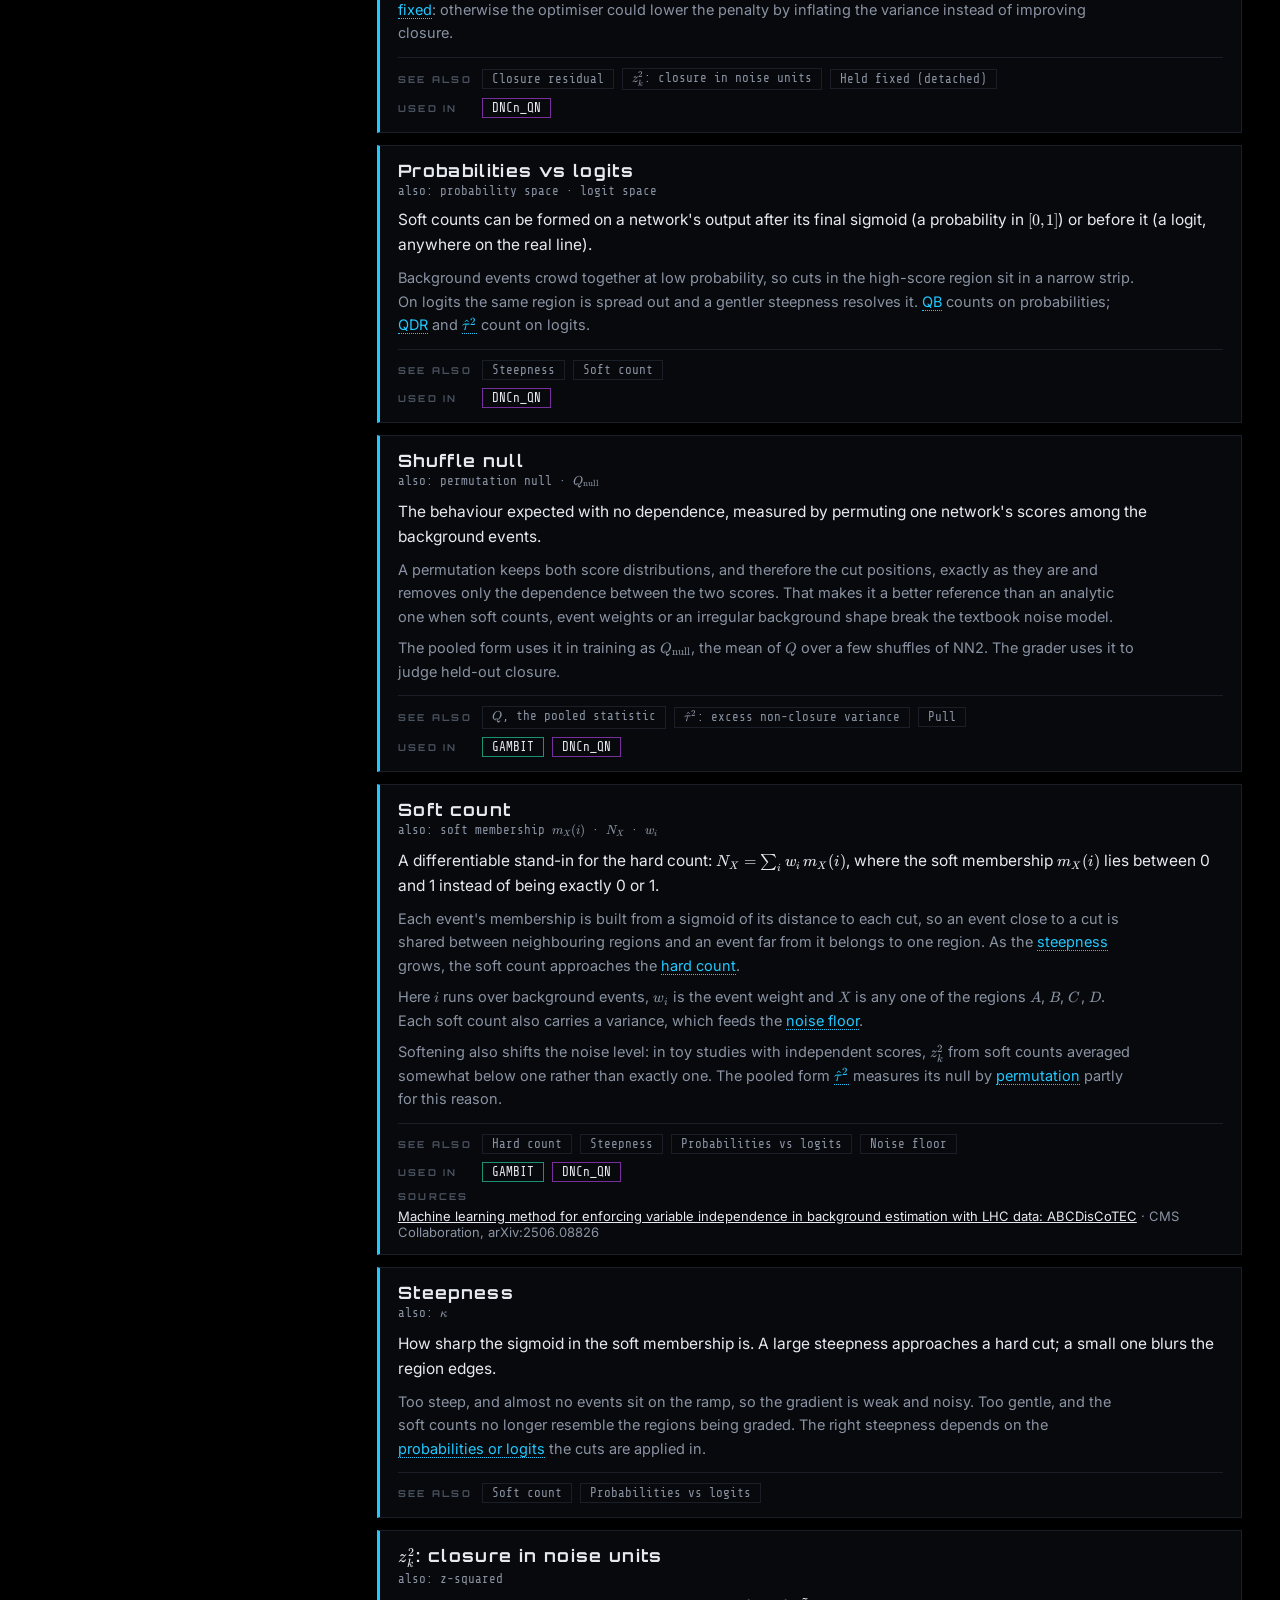
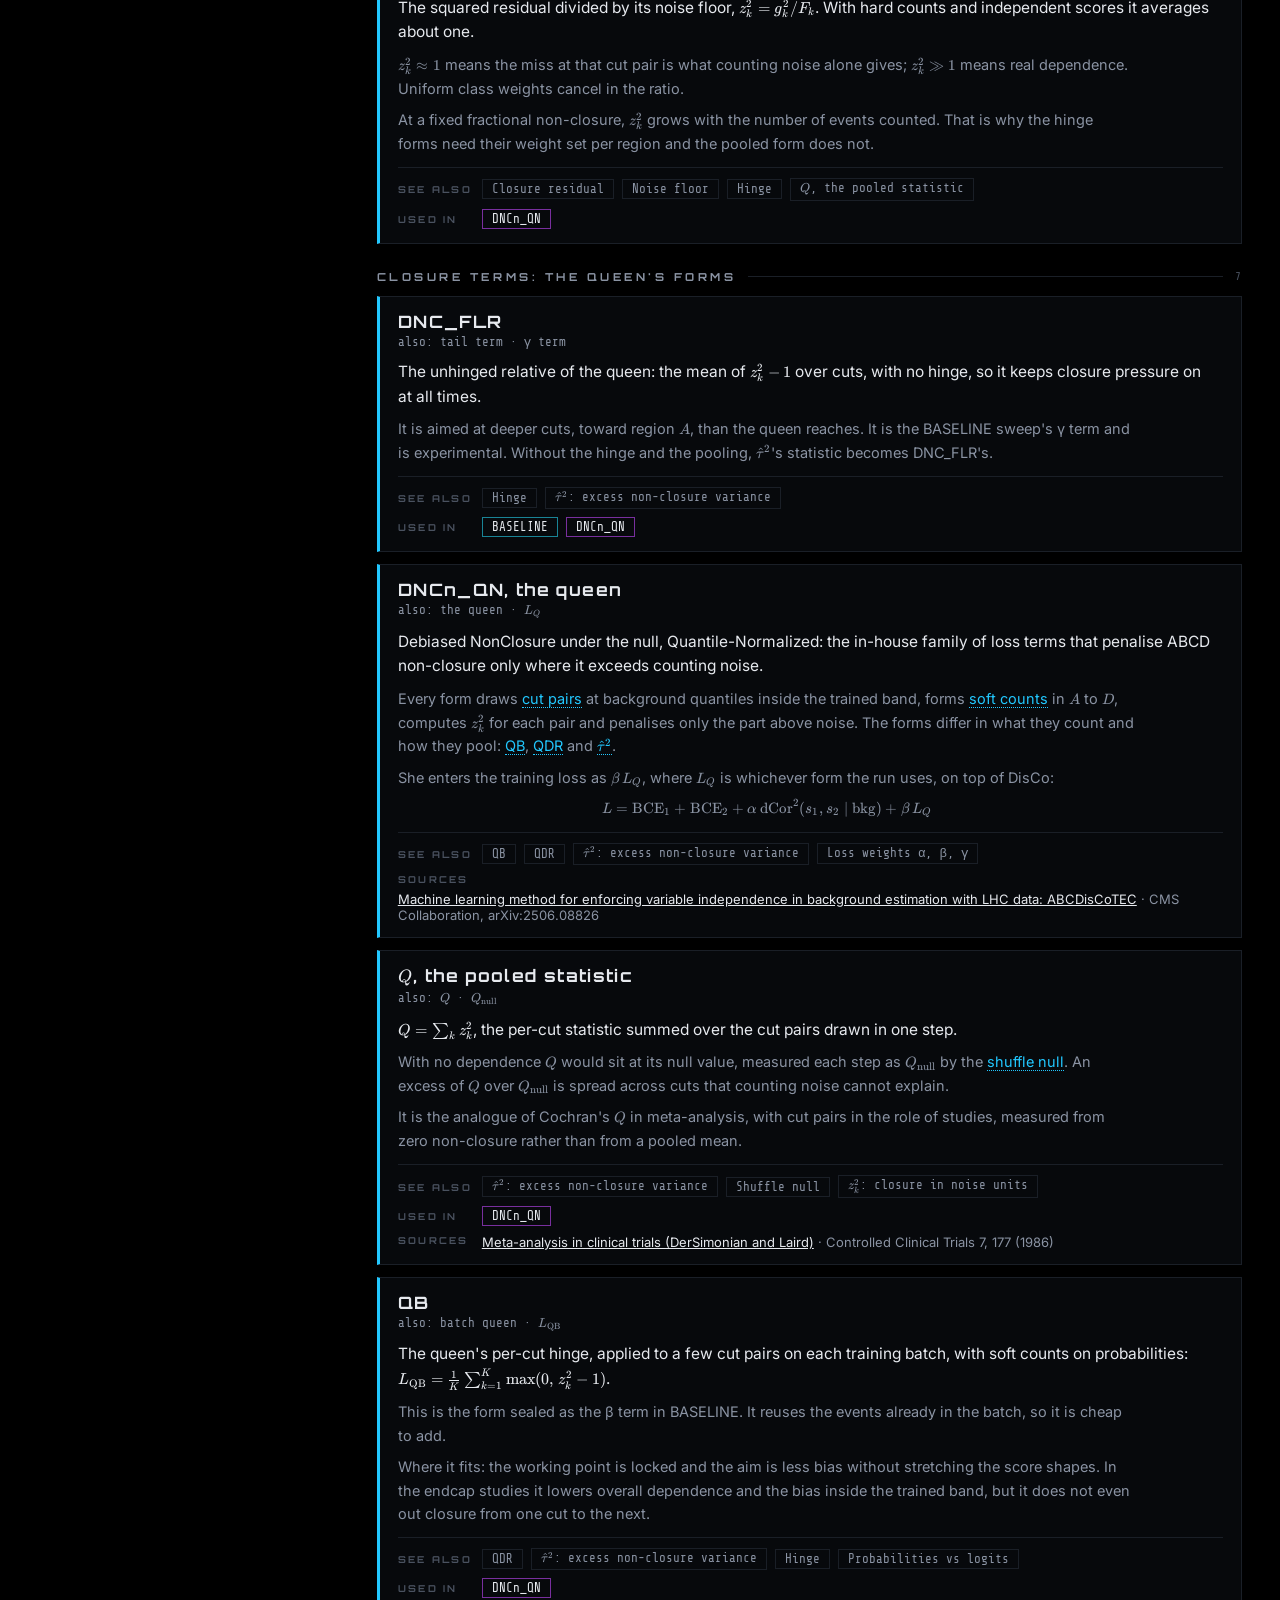
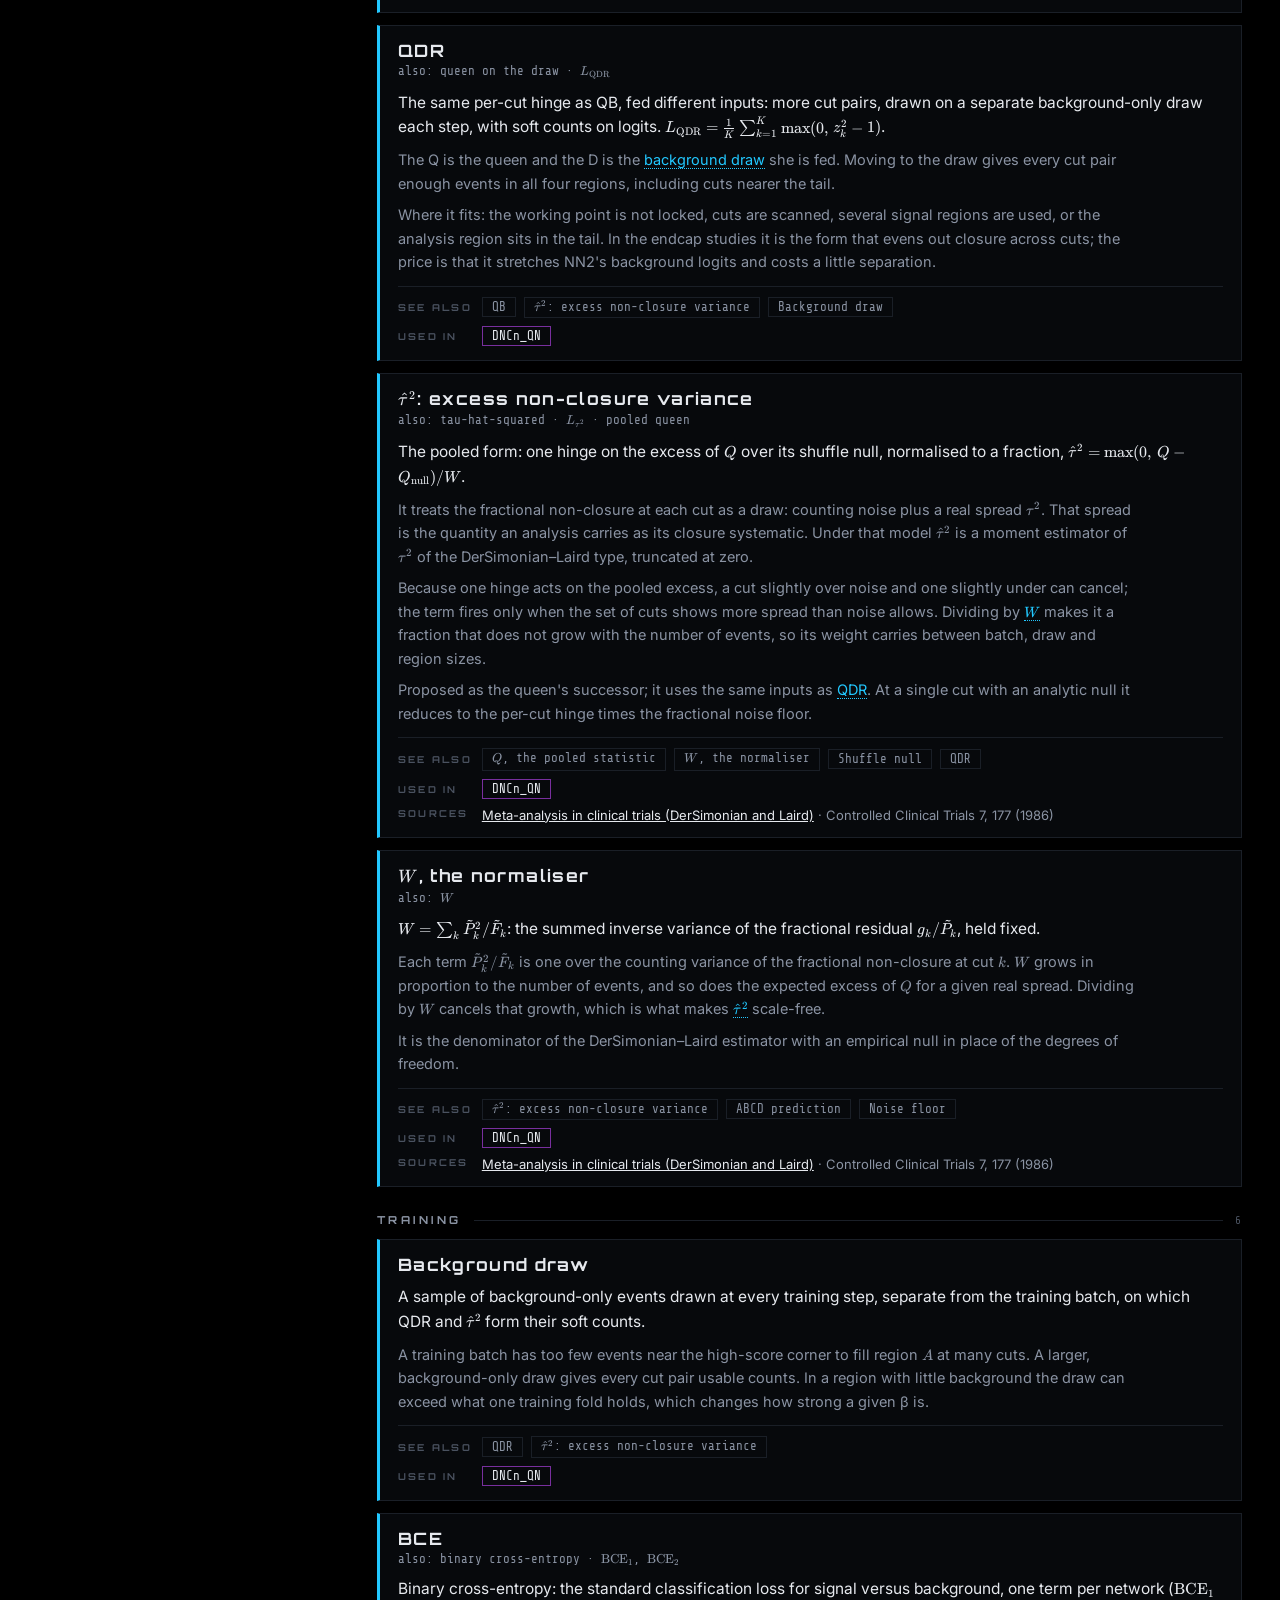
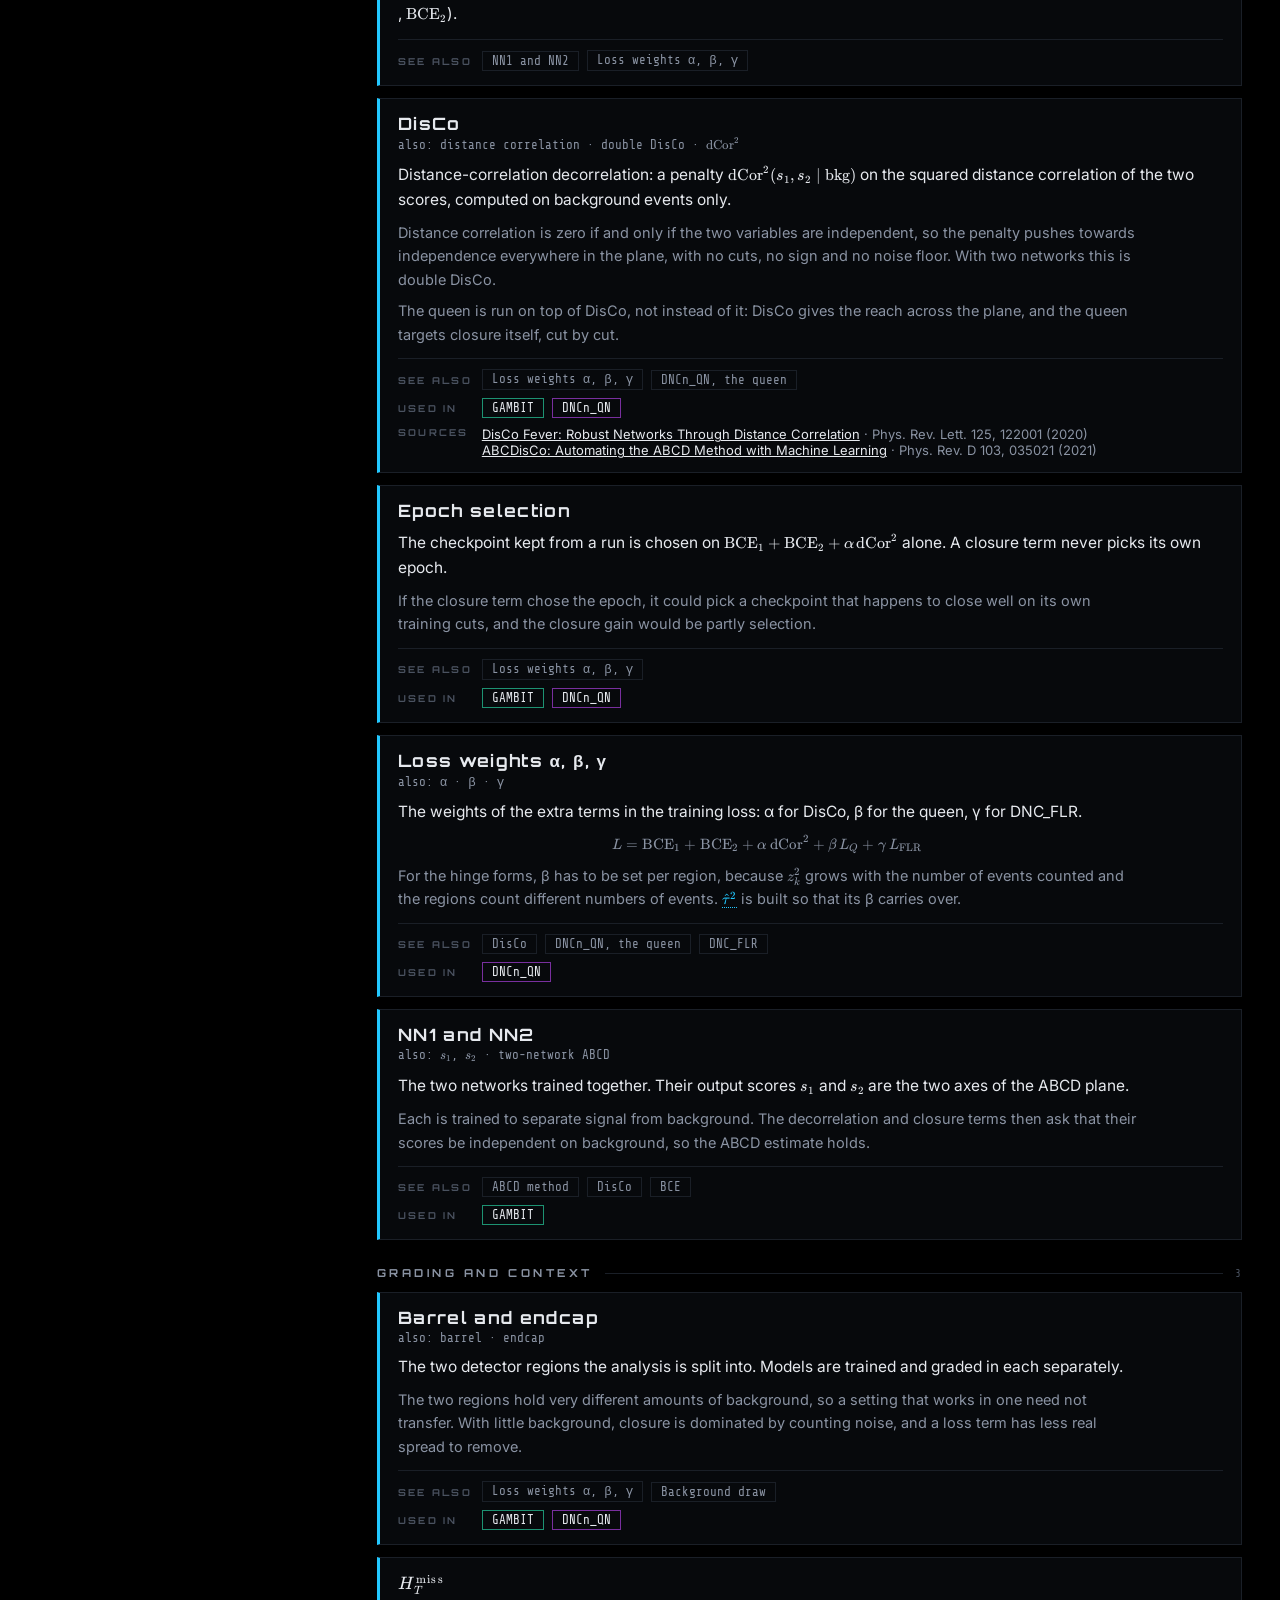
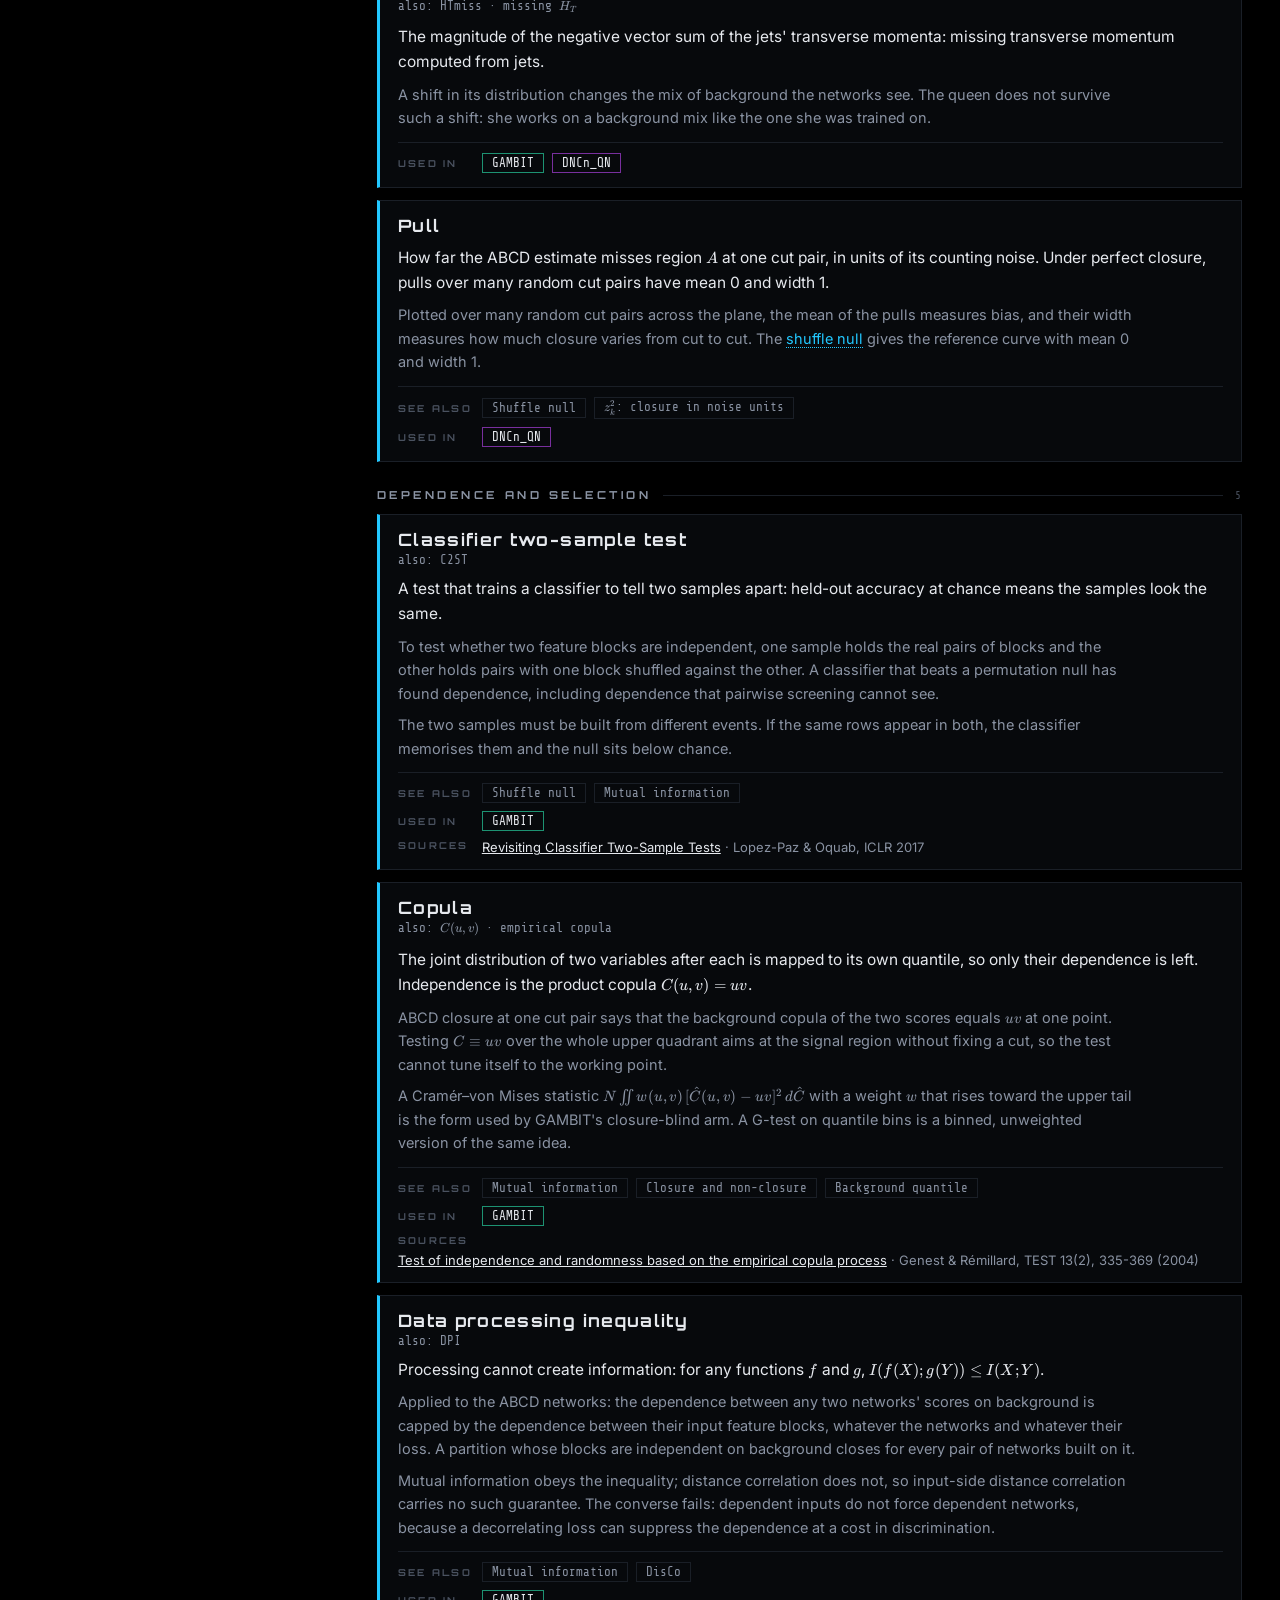
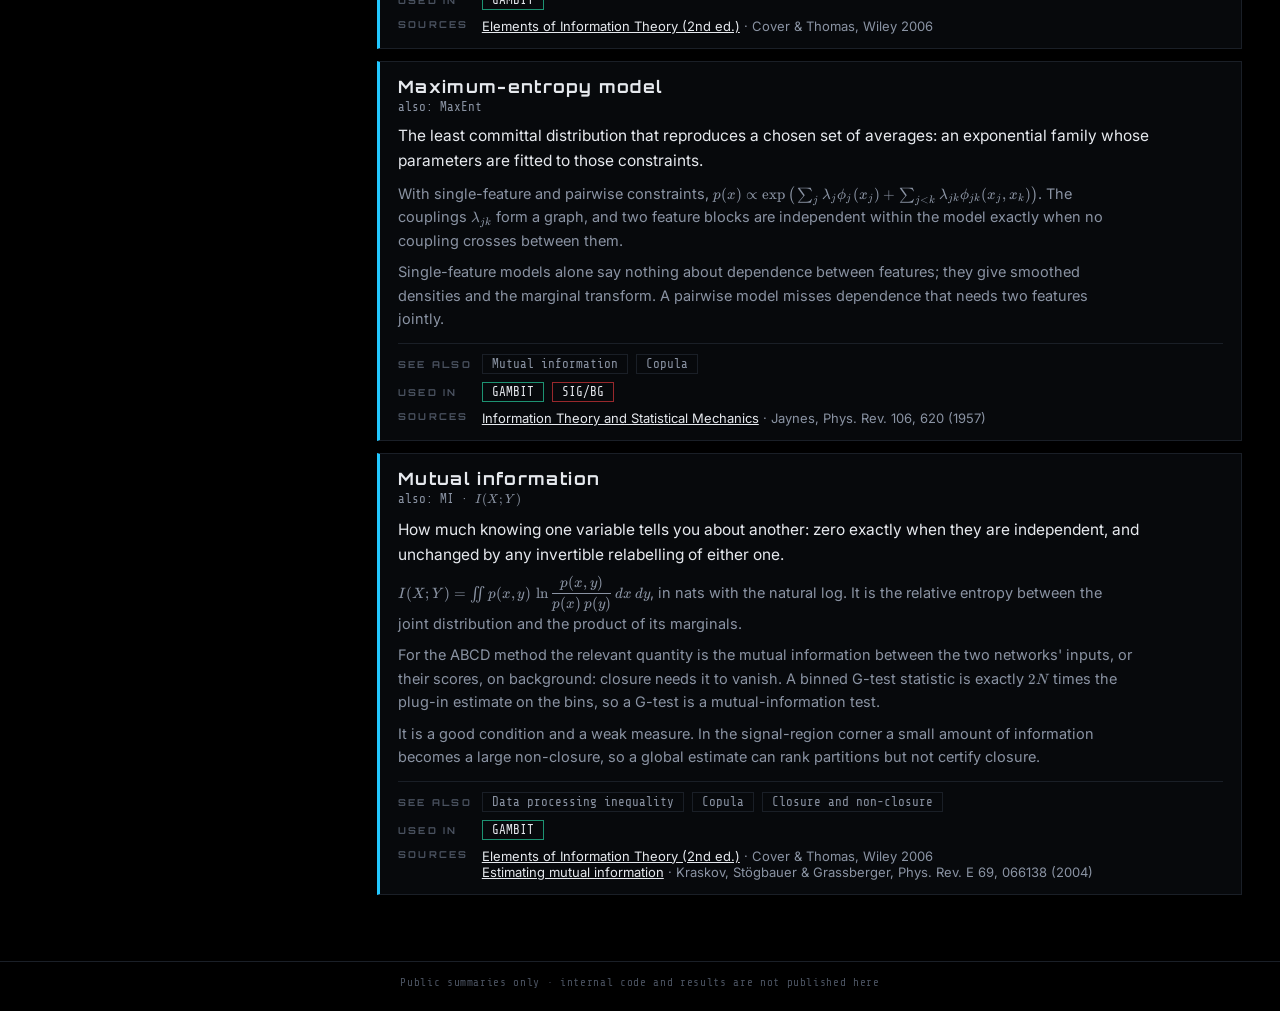
==== commit 62883aa5: "SIG/BG: scoring-layer sub-page (binned/unbinned Asimov, permutation floor, KL on KERF MaxEnt, compar" ====
--- a/glossary.html
+++ b/glossary.html
@@ -70,7 +70,7 @@
 <noscript><p class="noscript">This page needs JavaScript to load the glossary.</p></noscript>
 <script src="assets/vendor/katex/katex.min.js"></script>
 <script src="assets/vendor/katex/contrib/auto-render.min.js"></script>
-<script src="assets/js/registry.js?v=1afa91154b"></script>
+<script src="assets/js/registry.js?v=cf68041531"></script>
 <script src="assets/js/glossary.js?v=5f563d102a"></script>
 </body>
 </html>
